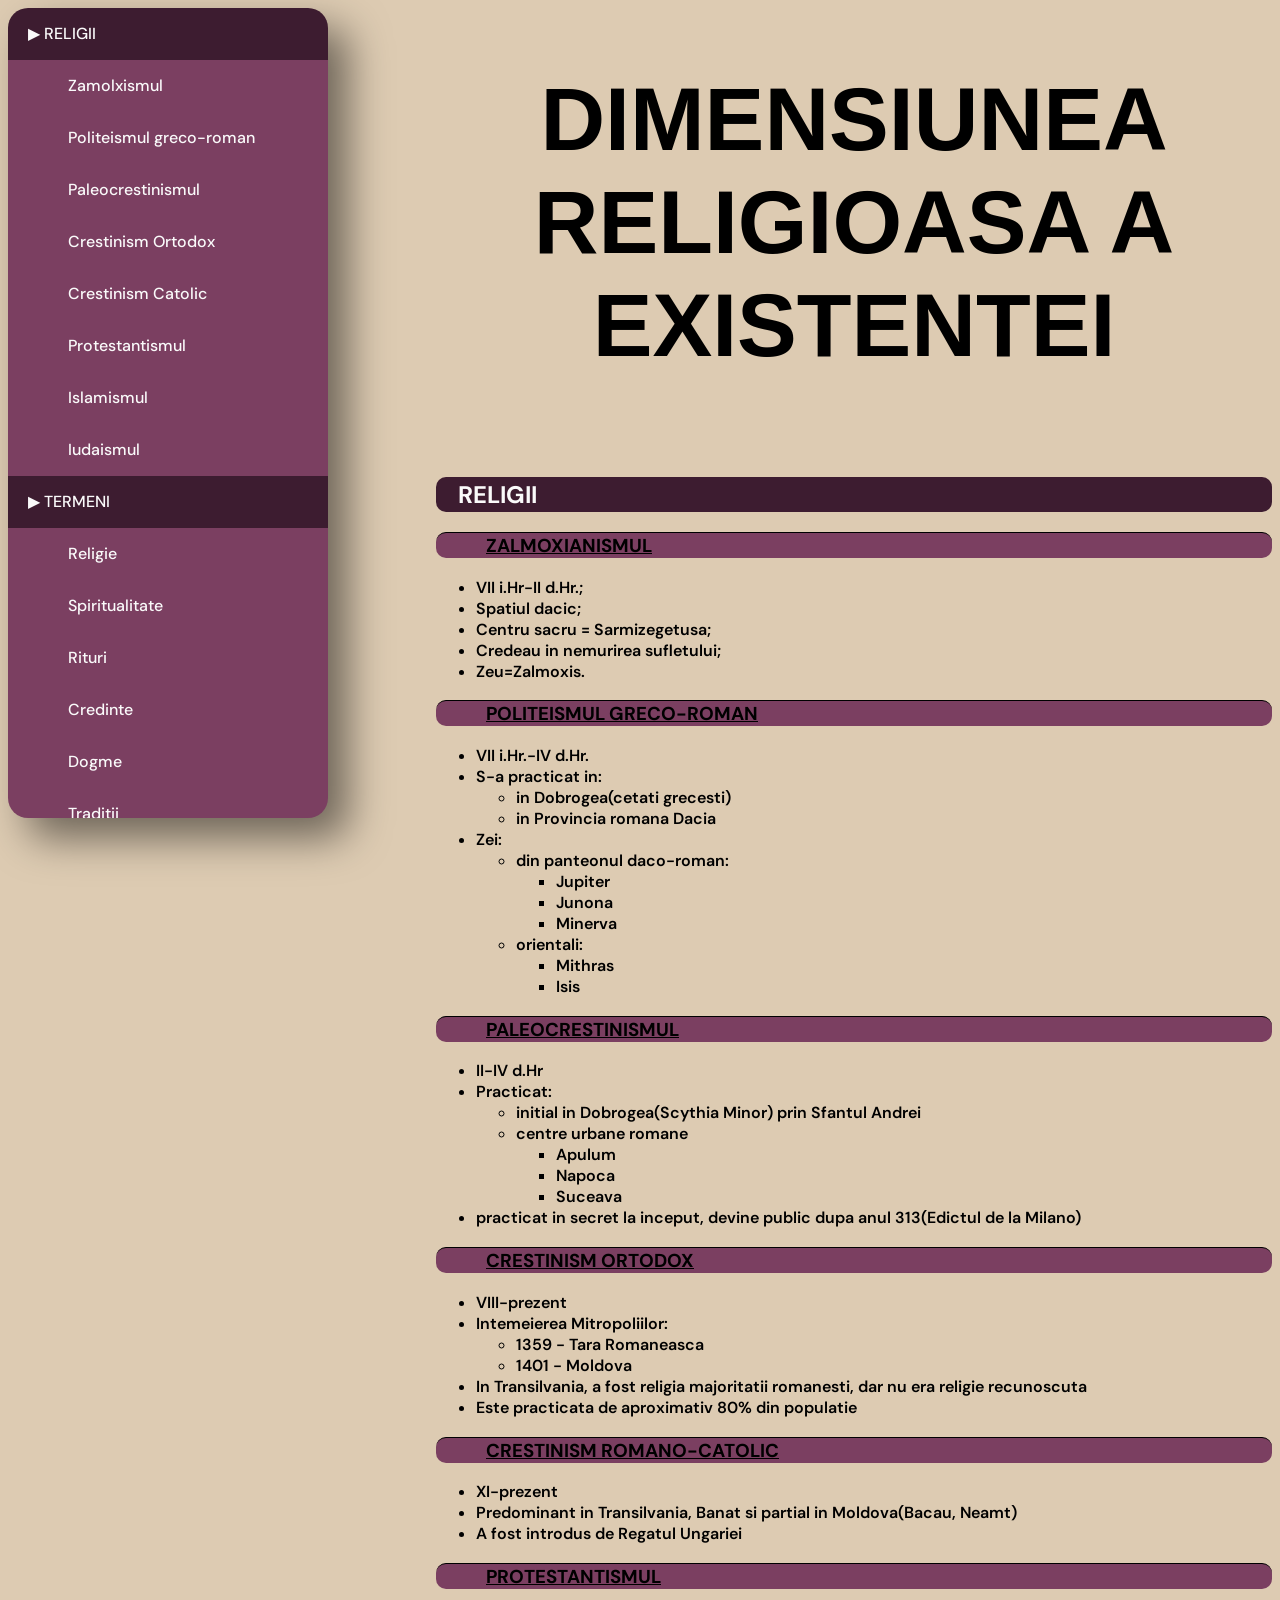
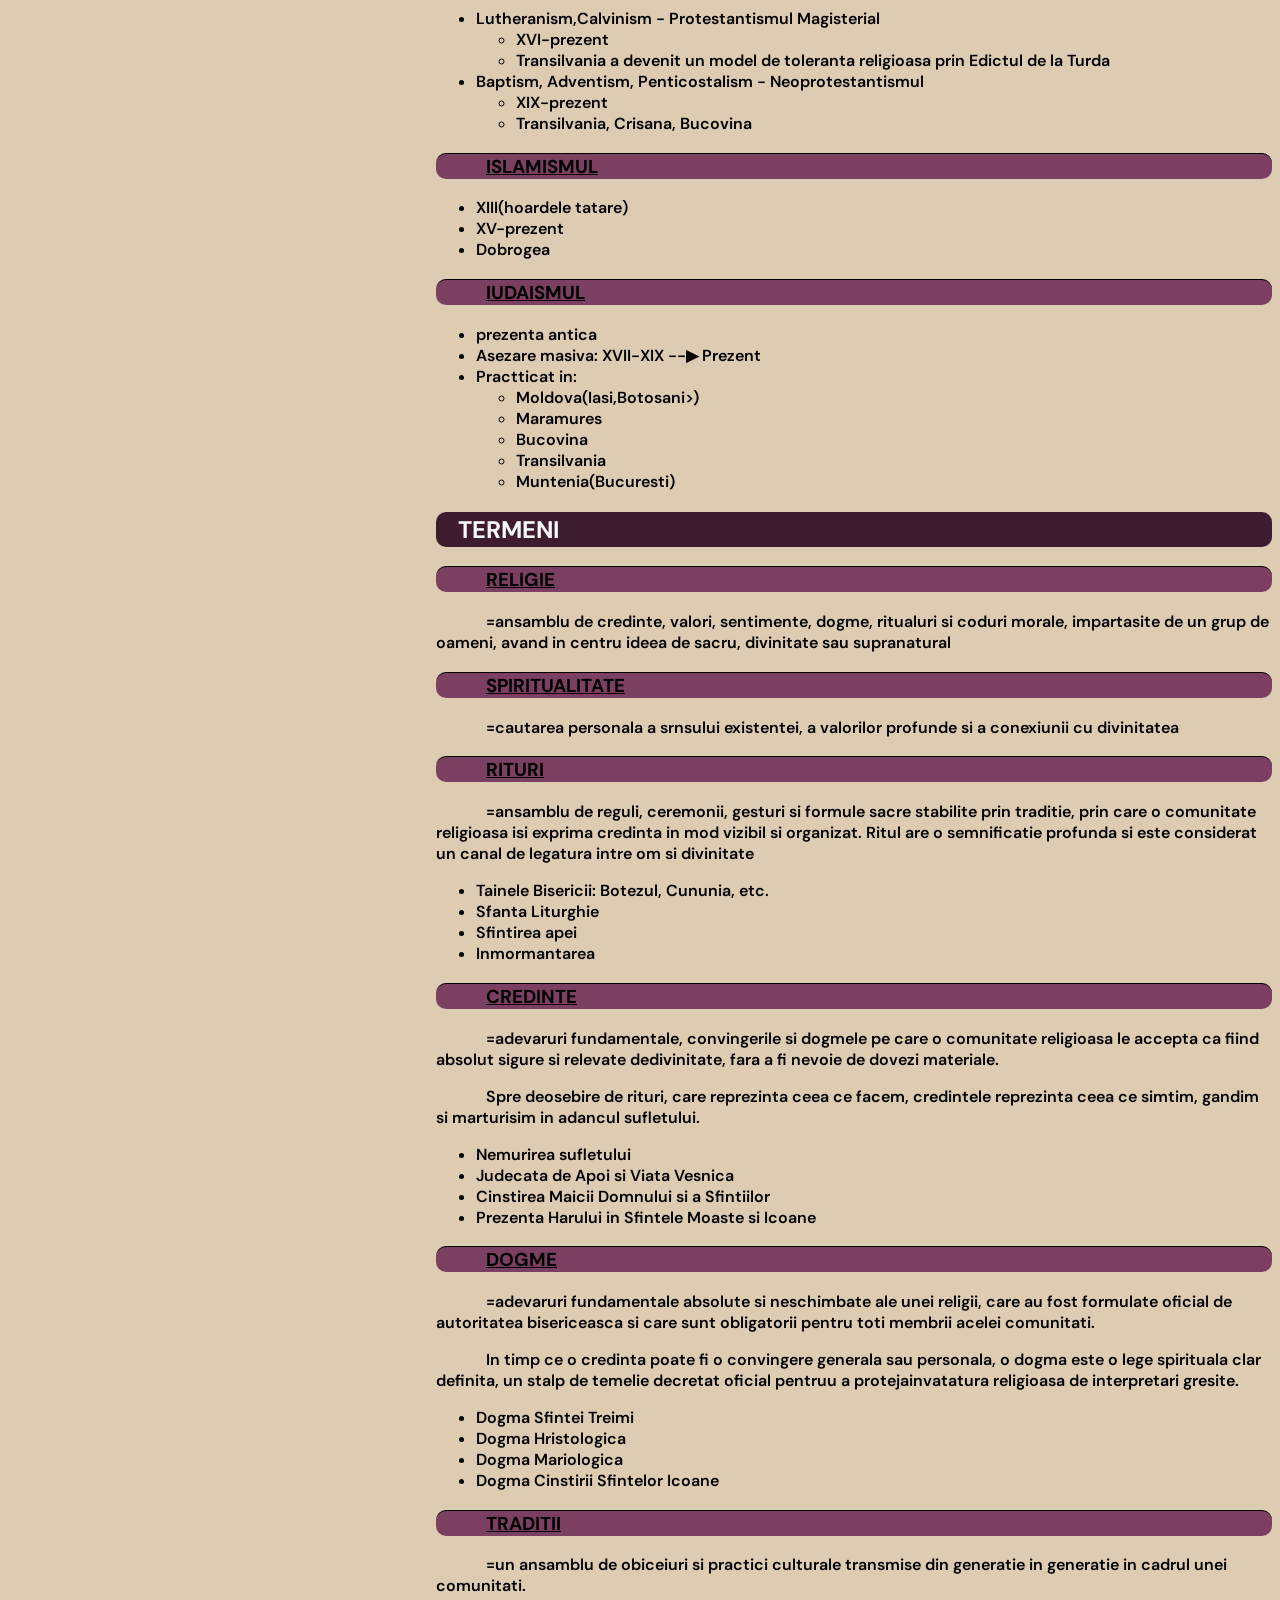
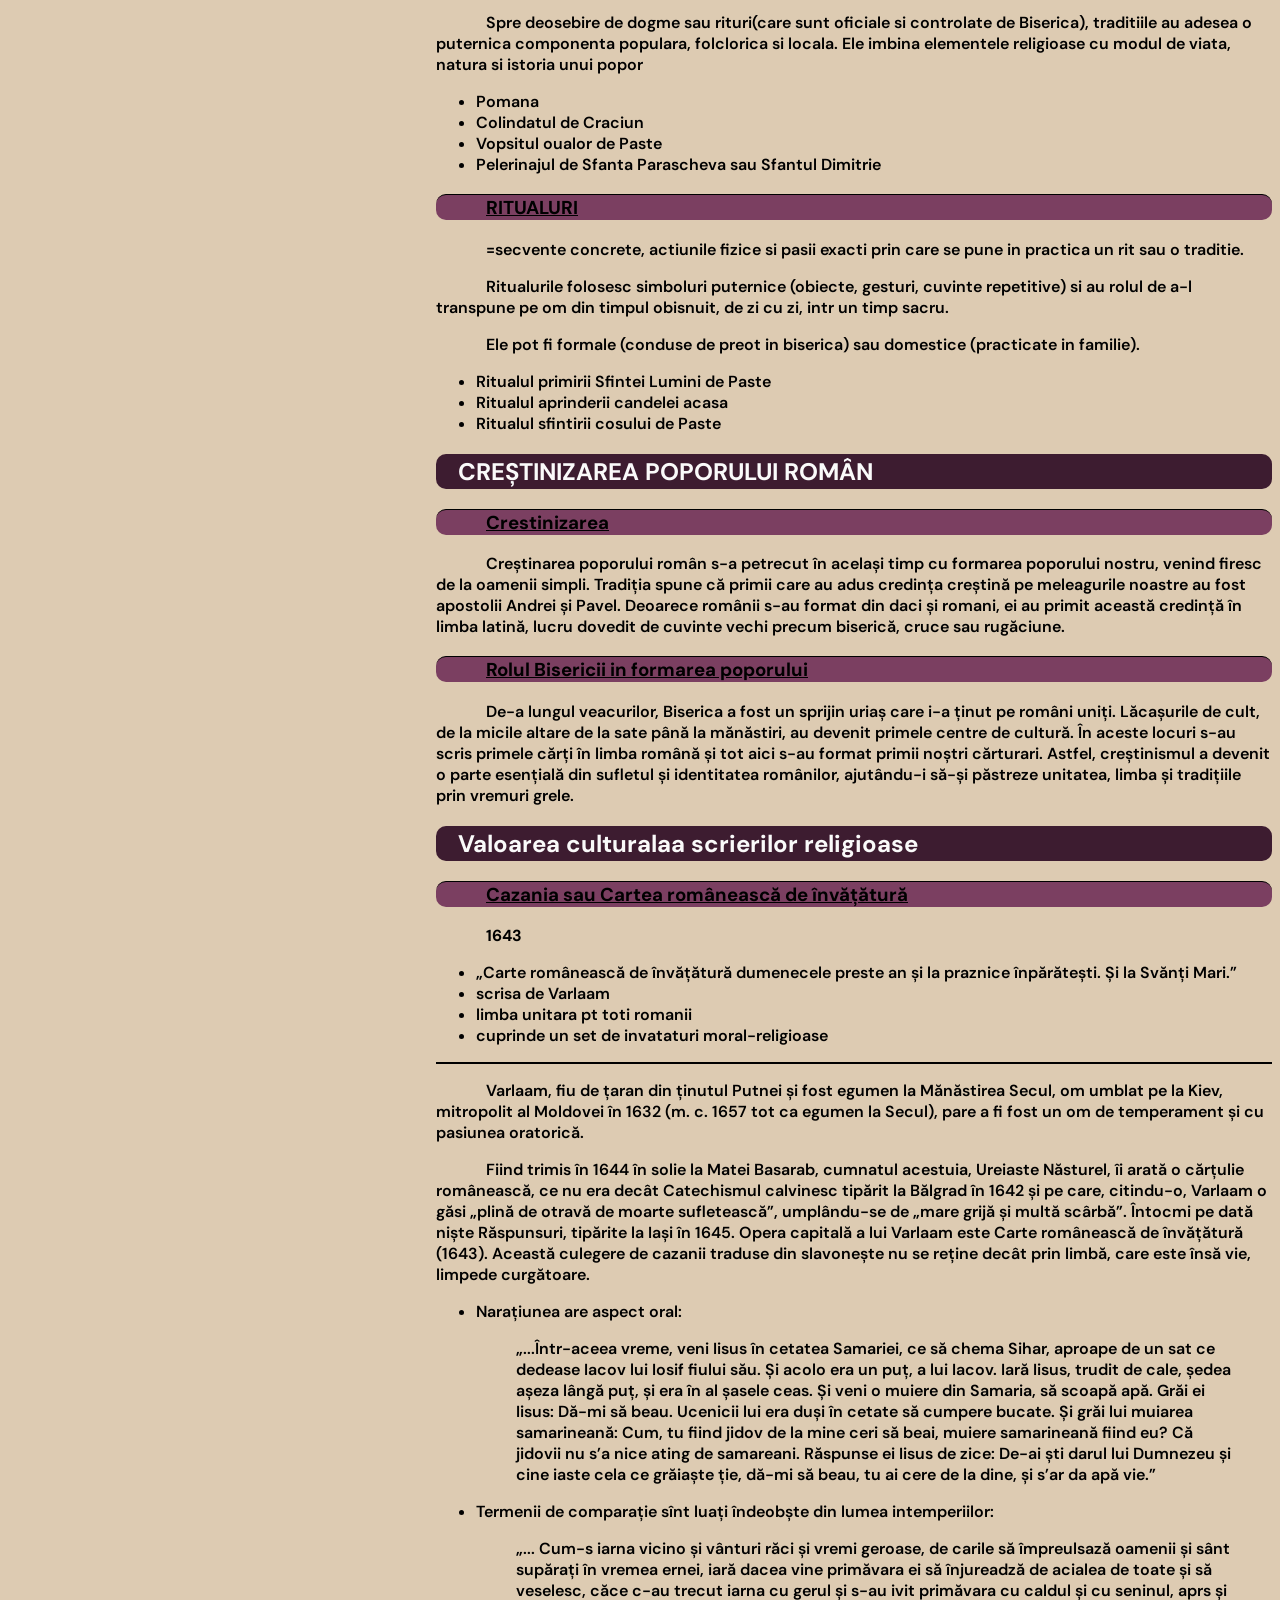
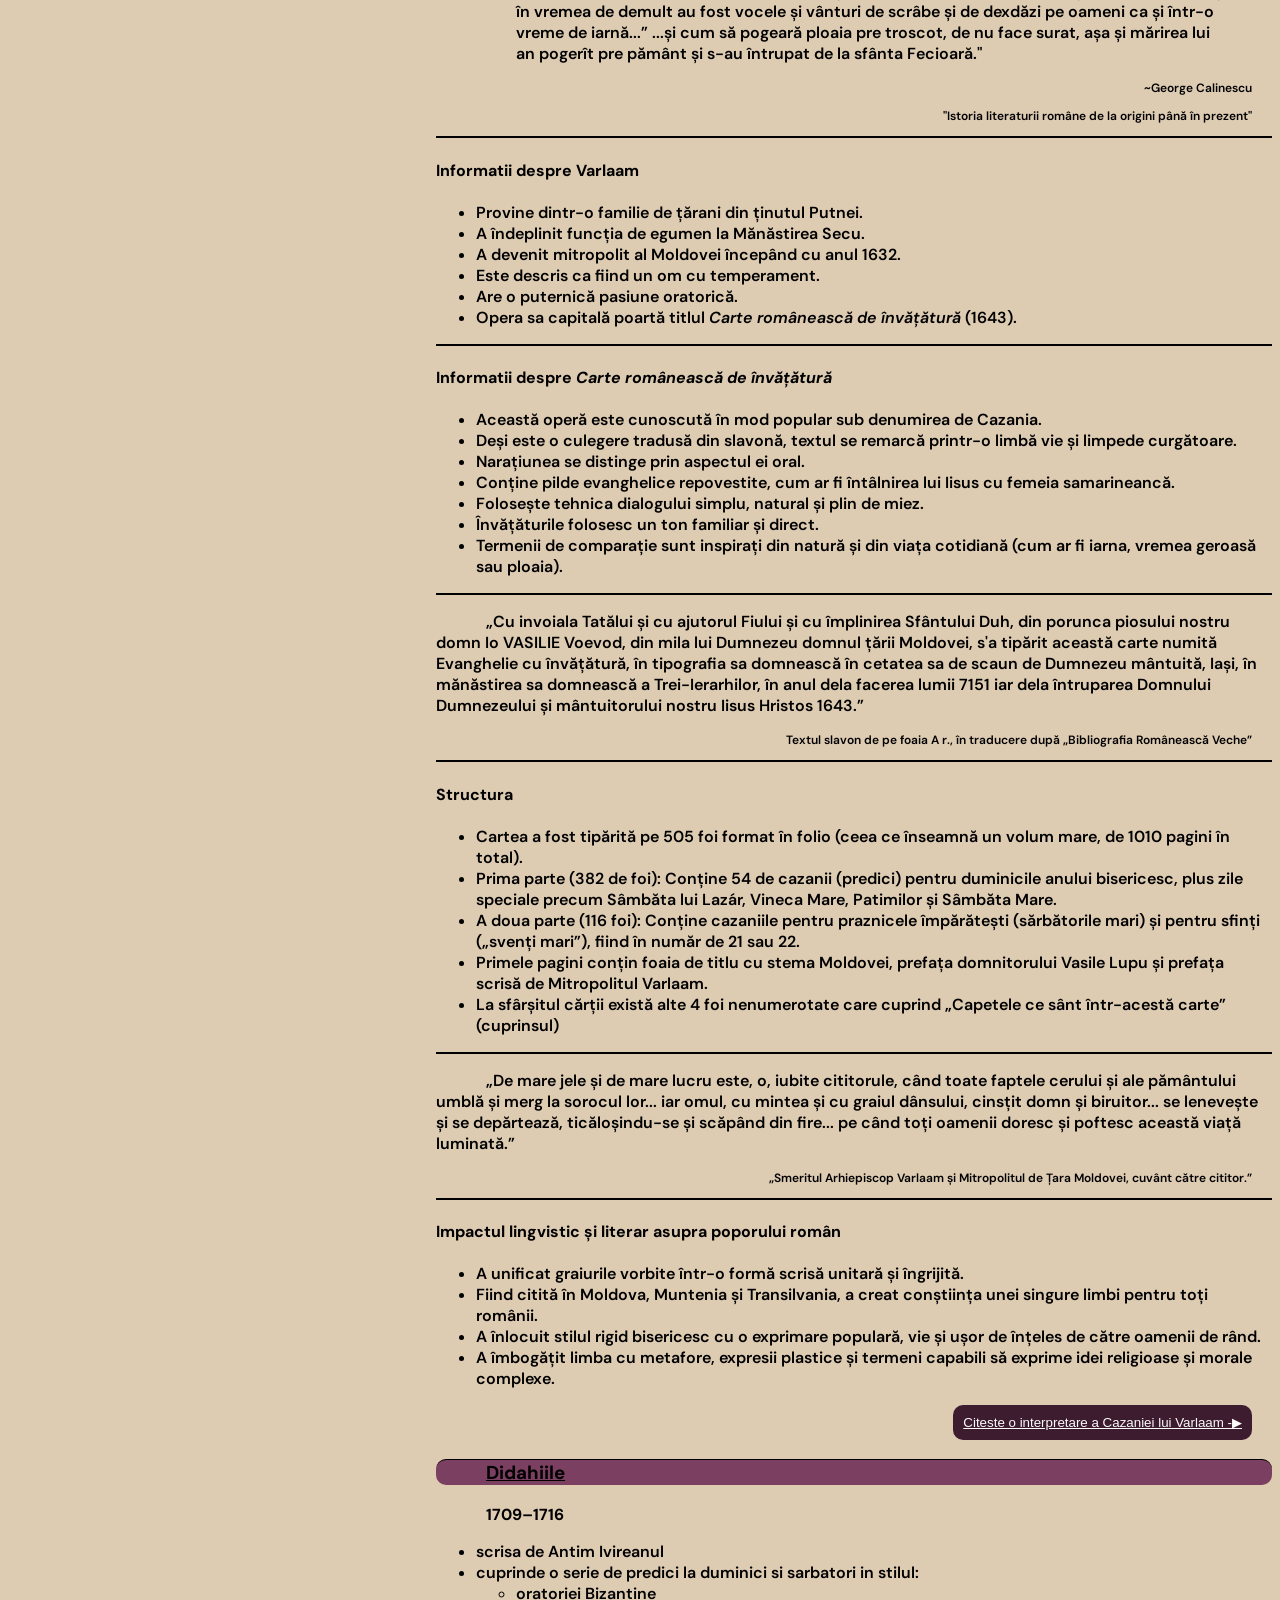
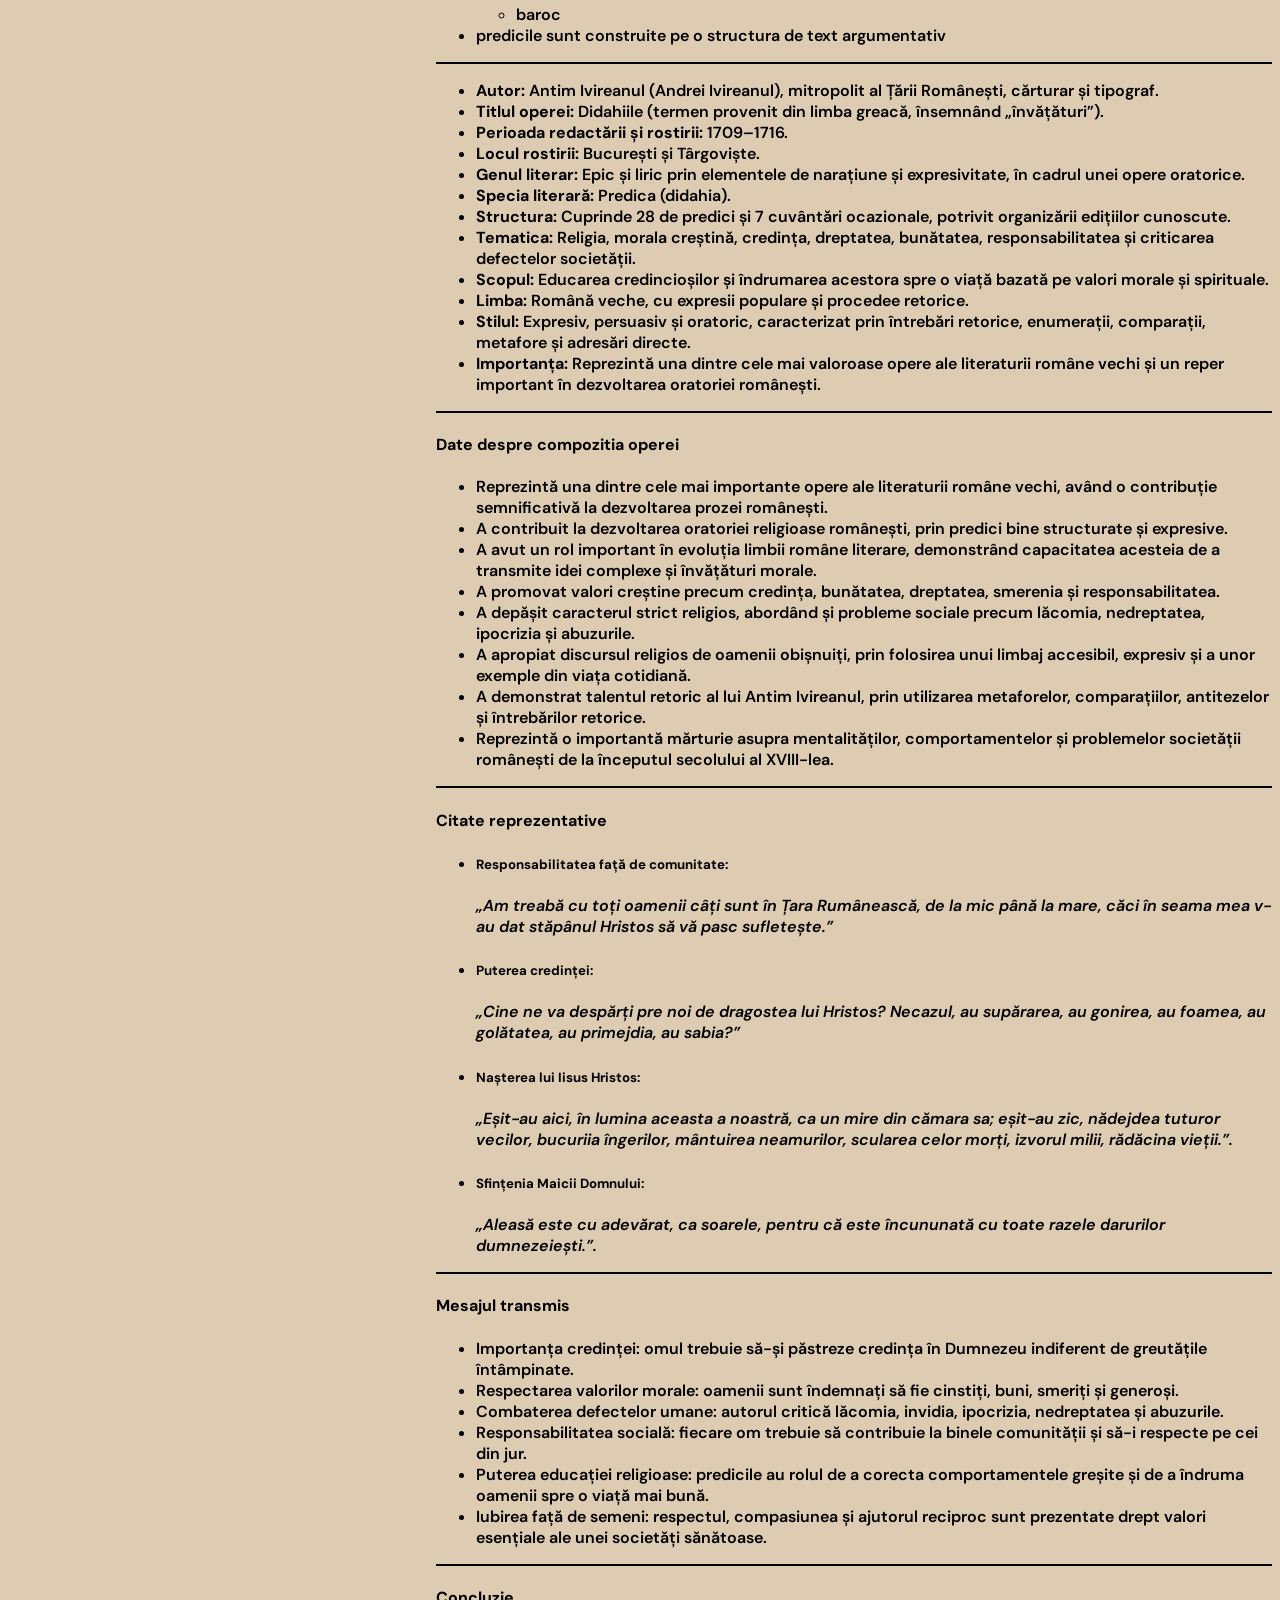
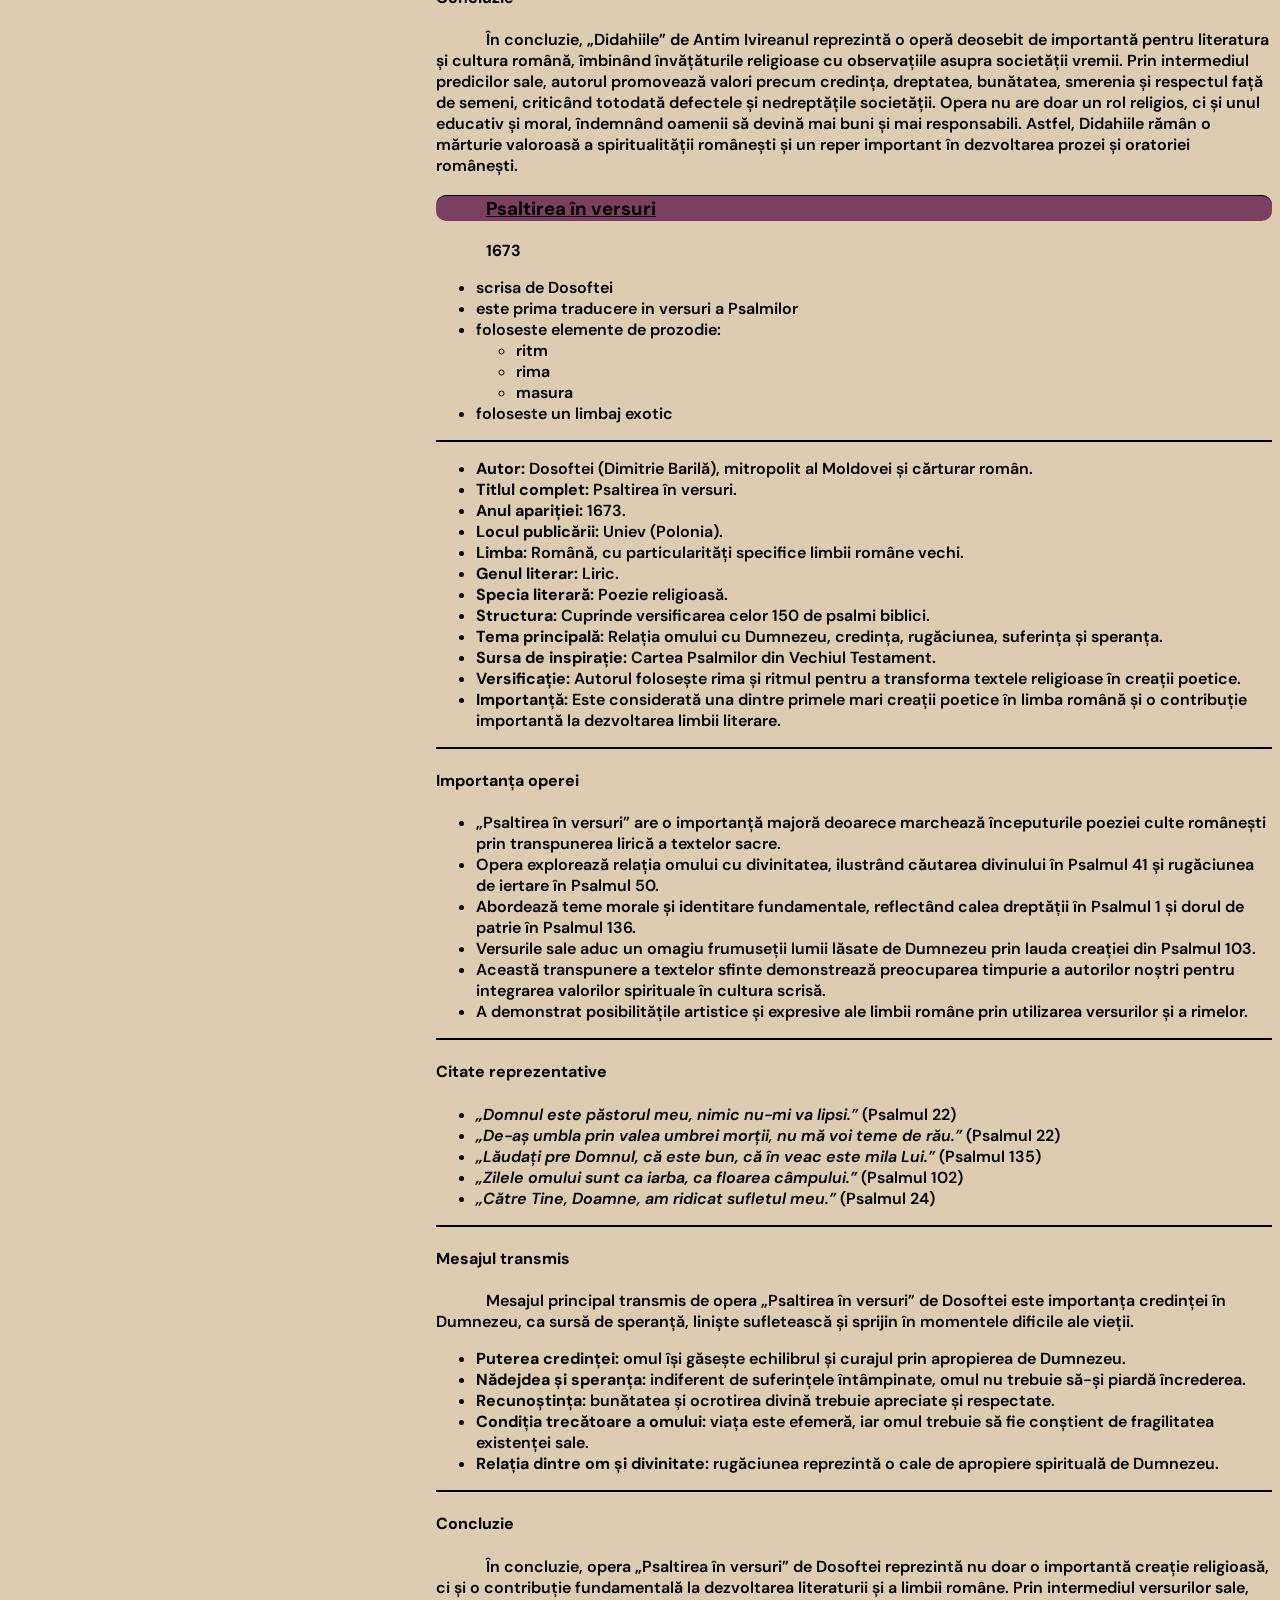
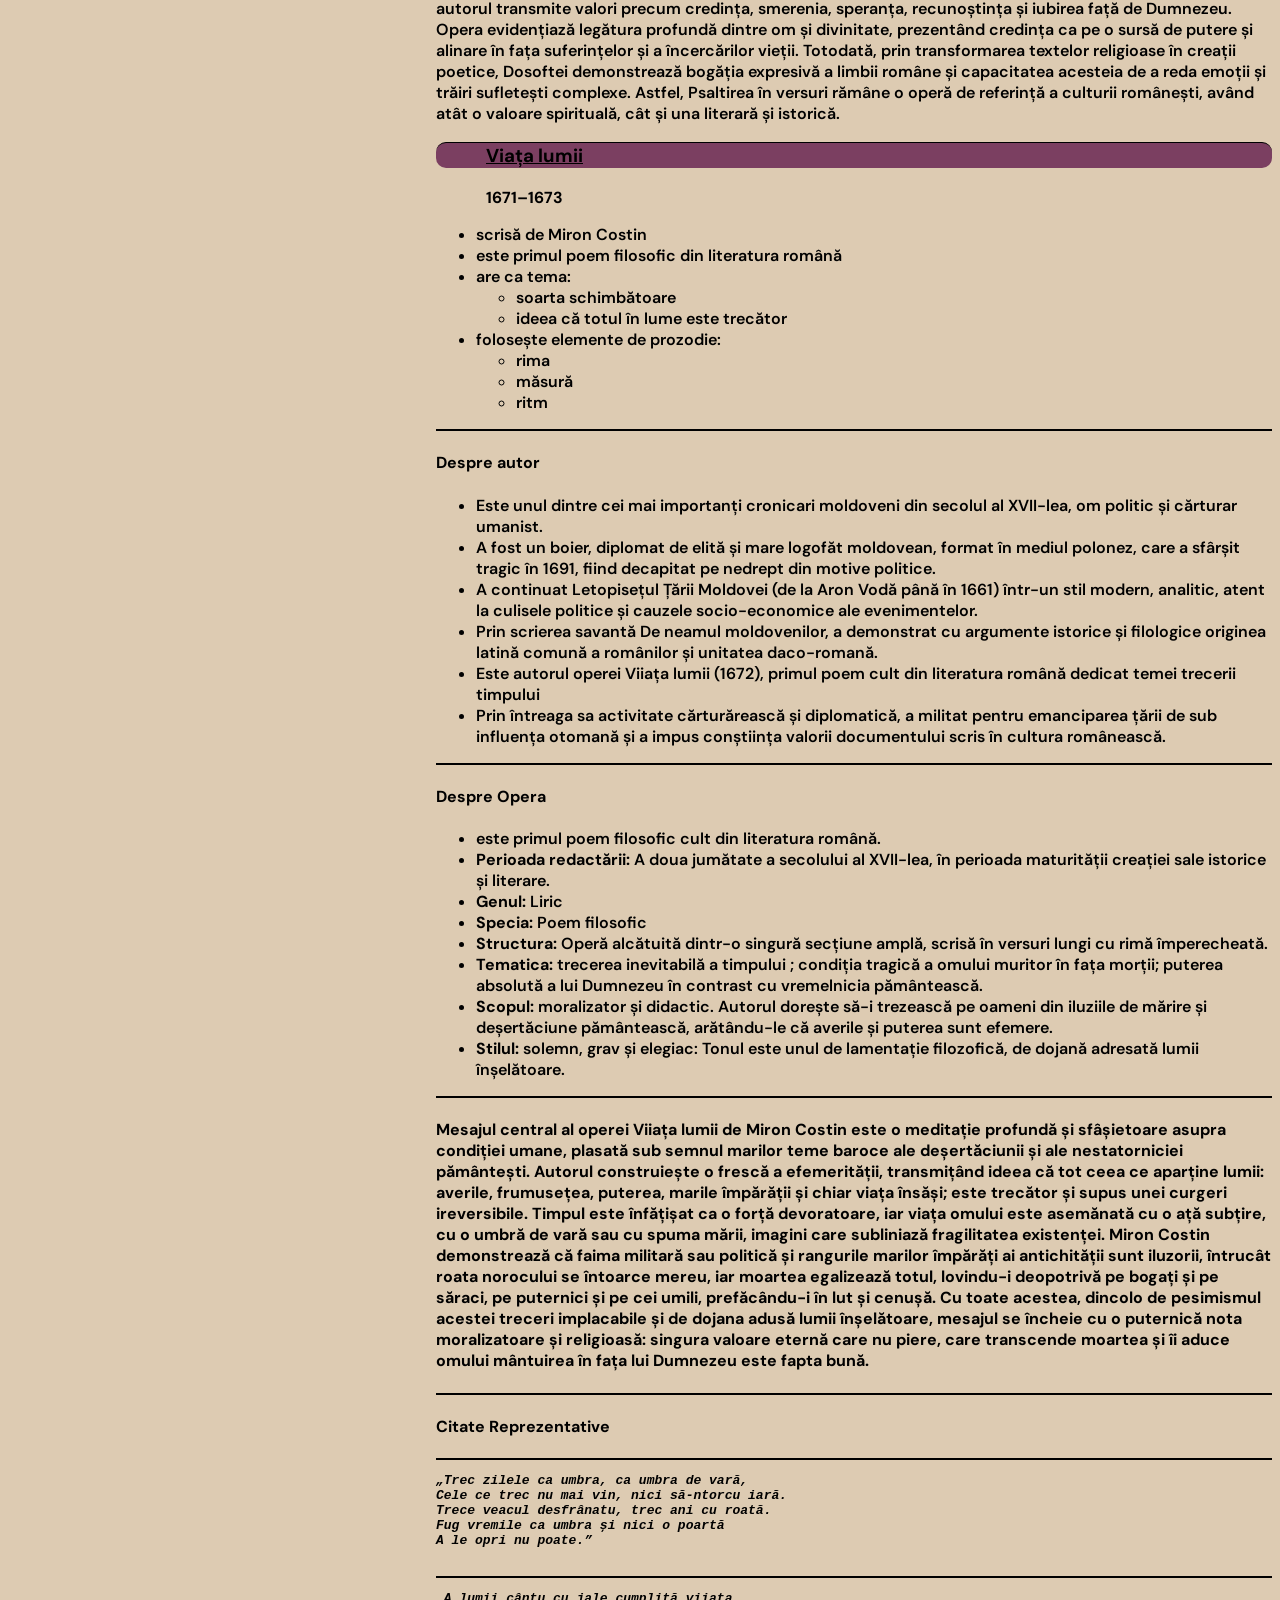
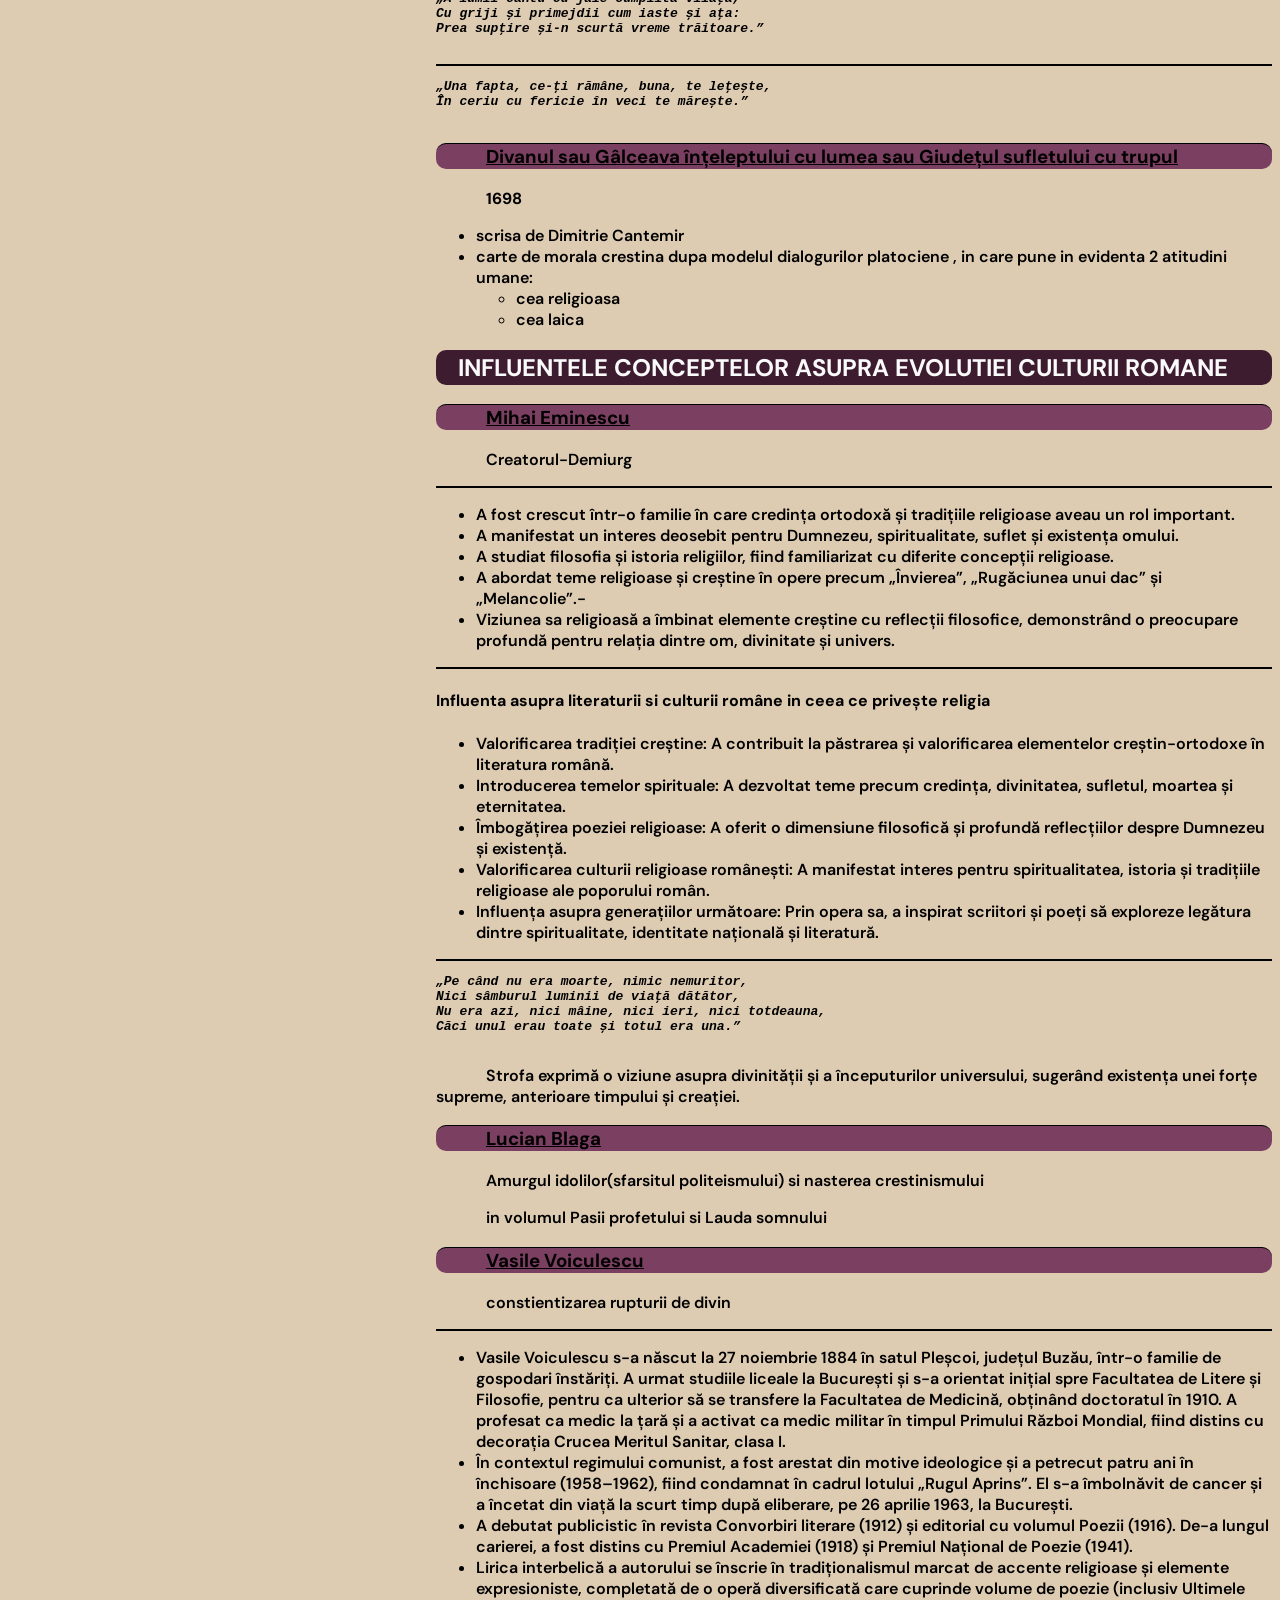
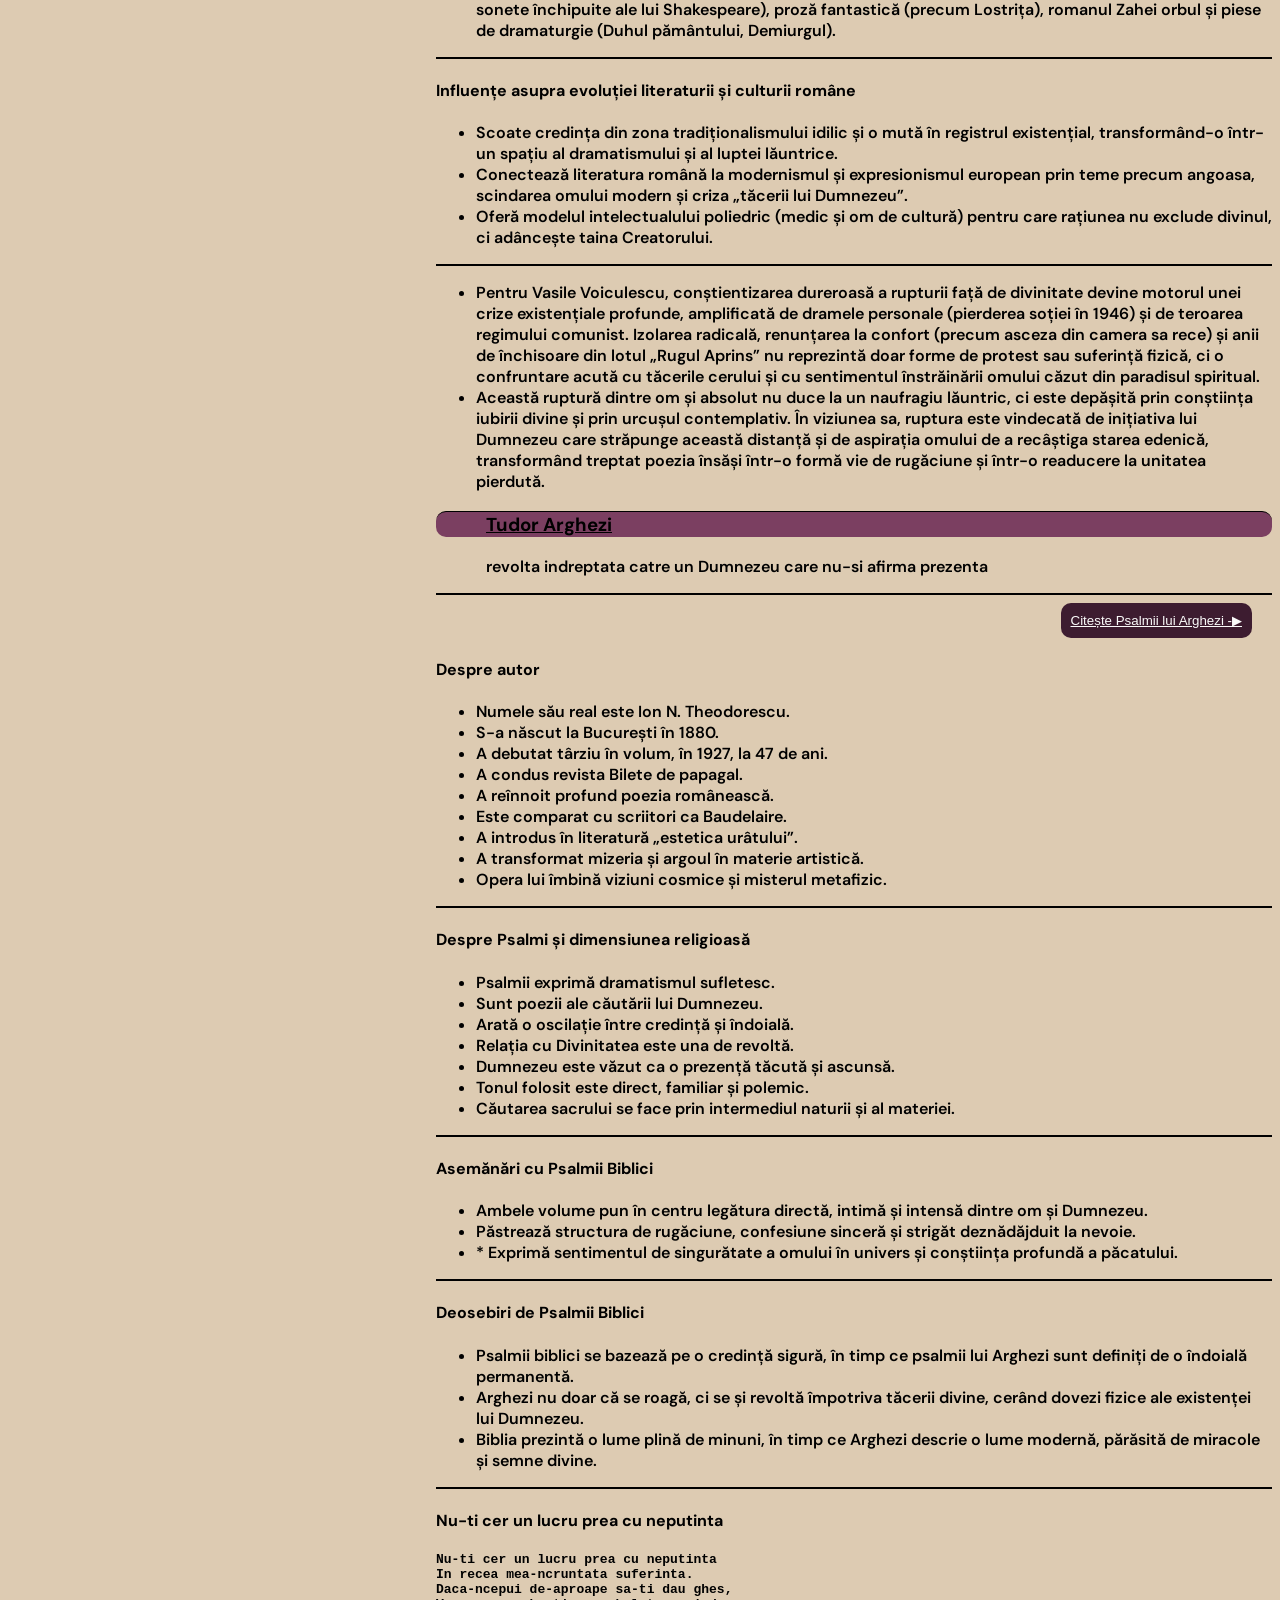
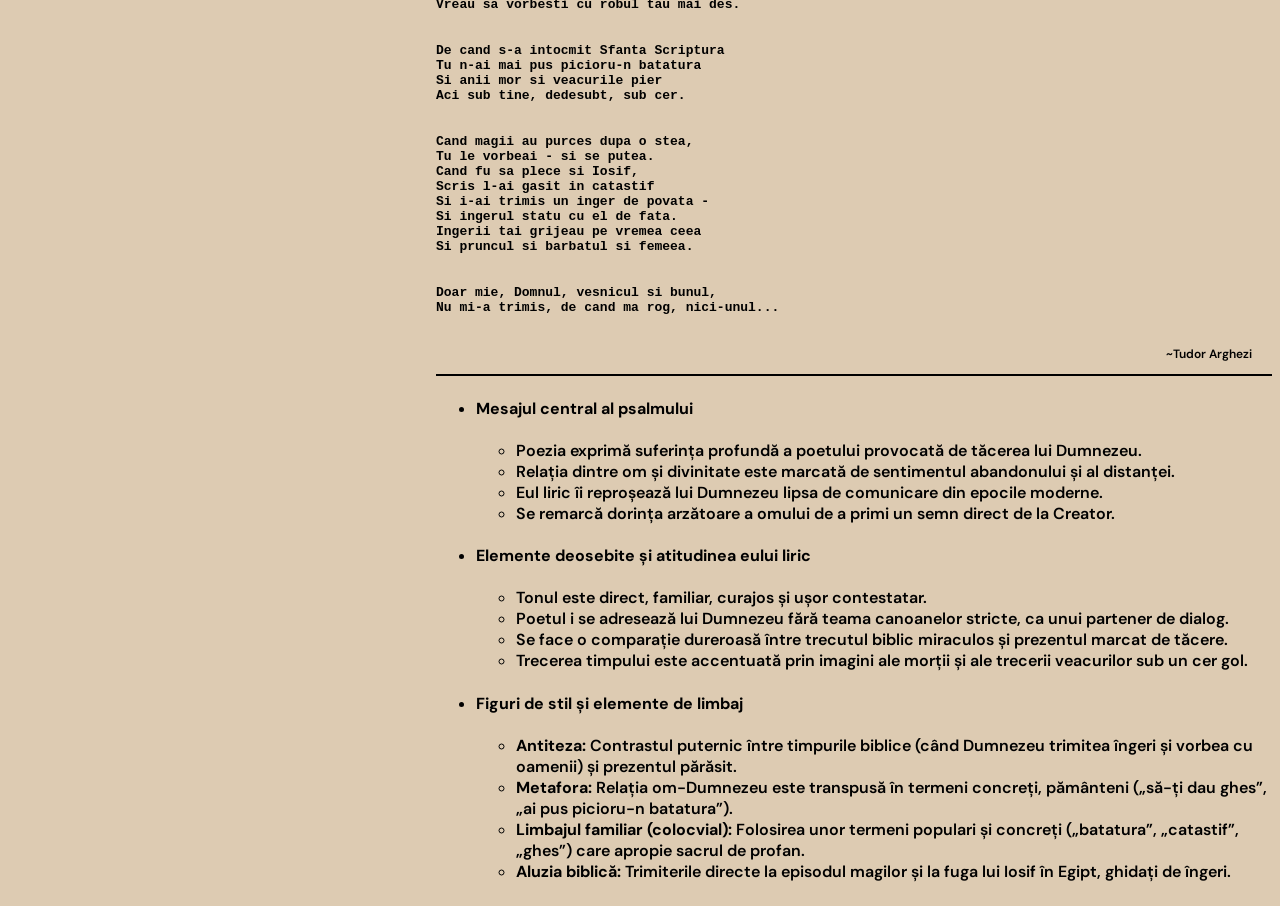
==== index.html @ b136c882 "am adaugat un buton catre un pdf despre cazanie" ====
<!DOCTYPE html>
<html lang="en">
<head>
    <meta charset="UTF-8">
    <meta name="viewport" content="width=device-width, initial-scale=1.0">
    <link rel="icon" type="image/x-icon" href="images\roromaniaflag_111760.ico">
    <title>DIMENSIUNEA RELIGIOASA A EXISTENTEI</title>
    <link rel="stylesheet" href="styles.css">
    <link rel="preconnect" href="https://fonts.googleapis.com">
    <link rel="preconnect" href="https://fonts.gstatic.com" crossorigin>
    <link href="https://fonts.googleapis.com/css2?family=DM+Sans:ital,opsz,wght@0,9..40,100..1000;1,9..40,100..1000&display=swap" rel="stylesheet">
    <link href="https://fonts.cdnfonts.com/css/rumble-brave" rel="stylesheet">
</head>
<body>
        <h1>
            DIMENSIUNEA RELIGIOASA A EXISTENTEI
        </h1>
            <ul id="navigation">
                <li><a class="chapter" href="#religii">
                    RELIGII
                </a></li>
                    <li><a class="subchapter" href="#zalmoxianismul">
                        Zamolxismul
                    </a></li>
                    <li><a class="subchapter" href="#politeismul">
                        Politeismul greco-roman
                    </a></li>
                    <li><a class="subchapter" href="#paleocrestinismul">
                        Paleocrestinismul
                    </a></li>
                    <li><a class="subchapter" href="#ortodox">
                        Crestinism Ortodox
                    </a></li>
                    <li><a class="subchapter" href="#catolic">
                        Crestinism Catolic
                    </a></li>
                    <li><a class="subchapter" href="#protestantismul">
                        Protestantismul
                    </a></li>
                    <li><a class="subchapter" href="#islamul">
                        Islamismul
                    </a></li>
                    <li><a class="subchapter" href="#iudaismul">
                        Iudaismul
                    </a></li>
                <li><a class="chapter" href="#termeni">
                    TERMENI
                </a></li>
                    <li><a class="subchapter" href="#religie">
                        Religie
                    </a></li>
                    <li><a class="subchapter" href="#spiritualitate">
                        Spiritualitate</a></li>
                    <li><a class="subchapter" href="#rituri">
                        Rituri
                    </a></li>
                    <li><a class="subchapter" href="#credinte">
                        Credinte
                    </a></li> 
                    <li><a class="subchapter" href="#dogme">
                        Dogme
                    </a></li>
                    <li><a class="subchapter" href="#traditii">
                        Traditii
                    </a></li>
                    <li><a class="subchapter" href="#ritualuri">
                        Ritualuri
                    </a></li>
                <li><a class="chapter" href="#crestinism">
                    CREȘTINIZAREA POPORULUI ROMÂN
                </a></li>
                    <li><a class="subchapter" href="#crest">
                        Crestinizarea
                    </a></li>
                    <li><a class="subchapter" href="#biserica">
                        Rolul Bisericii
                    </a></li>
                <li><a class="chapter" href="#valCultScrieriReligioase">
                    VALOAREA CULTURALA A SCRIERILOR RELIGIOASE
                </a></li>
                    <li><a class="subchapter" href="#cazania">
                        Cazania sau Cartea românească de învățătură
                    </a></li>
                    <li><a class="subchapter" href="#didahiile">
                        Didahiile
                    </a></li>
                    <li><a class="subchapter" href="#psaltirea">
                        Psaltirea în versuri
                    </a></li>
                    <li><a class="subchapter" href="#viata-lumii">
                        Viața lumii
                    </a></li>
                    <li><a class="subchapter" href="#divanul">
                        Divanul sau Gâlceava înțeleptului cu lumea sau Giudețul sufletului cu trupul
                    </a></li>
                <li><a class="chapter" href="#autori">
                    INFLUENTELE CONCEPTELOR ASUPRA EVOLUTIEI CULTURII ROMANE
                </a></li>
                    <li><a href="#eminescu" class="subchapter">
                        Mihai Eminescu
                    </a></li>
                    <li><a href="#blaga" class="subchapter">
                        Lucian Blaga
                    </a></li>
                    <li><a href="#voiculescu" class="subchapter">
                        Vasile Voiculescu
                    </a></li>
                    <li><a href="#arghezi" class="subchapter">
                        Tudor Arghezi
                    </a></li>
            </ul>
    <main>
        <h2 id="religii">
            RELIGII
        </h2>
        <h3 id="zalmoxianismul">ZALMOXIANISMUL</h3>
        <ul>
            <li>VII i.Hr-II d.Hr.;</li>
            <li>Spatiul dacic;</li>
            <li>Centru sacru = Sarmizegetusa;</li>
            <li>Credeau in nemurirea sufletului;</li>
            <li>Zeu=Zalmoxis.</li>
        </ul>
        <h3 id="politeismul">POLITEISMUL GRECO-ROMAN</h3>
        <ul>
            <li>VII i.Hr.-IV d.Hr.</li>
            <li>S-a practicat in:<ul>
                <li>in Dobrogea(cetati grecesti)</li>
                <li>in Provincia romana Dacia</li>
            </ul></li>
            <li>Zei: <ul>
                        <li>din panteonul daco-roman:<ul>
                            <li>Jupiter</li>
                            <li>Junona</li>
                            <li>Minerva</li>
                        </ul></li>
                        <li>orientali:<ul>
                            <li>Mithras</li>
                            <li>Isis</li>
                        </ul>
                        </li>
                    </ul>
            </li>
        </ul>
        <h3 id="paleocrestinismul">PALEOCRESTINISMUL</h3>
        <ul>
            <li>II-IV d.Hr</li>
            <li>Practicat:<ul>
                <li>initial in Dobrogea(Scythia Minor) prin Sfantul Andrei</li>
                <li>centre urbane romane<ul>
                    <li>Apulum</li>
                    <li>Napoca</li>
                    <li>Suceava</li>
                </ul></li>
            </ul></li>
            <li>practicat in secret la inceput, devine public dupa anul 313(Edictul de la Milano)</li>
        </ul>
        <h3 id="ortodox">CRESTINISM ORTODOX</h3>
        <ul>
            <li>VIII-prezent</li>
            <li>Intemeierea Mitropoliilor:
                <ul>
                    <li>1359 - Tara Romaneasca</li>
                    <li>1401 - Moldova</li>
                </ul>
            </li>
            <li>In Transilvania, a fost religia majoritatii romanesti, dar nu era religie recunoscuta</li>
            <li>Este practicata de aproximativ 80% din populatie</li>
        </ul>
        <h3 id="catolic">CRESTINISM ROMANO-CATOLIC</h3>
        <ul>
            <li>XI-prezent</li>
            <li>Predominant in Transilvania, Banat si partial in Moldova(Bacau, Neamt)</li>
            <li>A fost introdus de Regatul Ungariei</li>
        </ul>
        <h3 id="protestantismul">PROTESTANTISMUL</h3>
        <ul>
            <li>Lutheranism,Calvinism - Protestantismul Magisterial<ul>
                <li>XVI-prezent</li>
                <li>Transilvania a devenit un model de toleranta religioasa prin Edictul de la Turda</li></ul>
            </li>
            <li>Baptism, Adventism, Penticostalism - Neoprotestantismul<ul>
                <li>XIX-prezent</li>
                <li>Transilvania, Crisana, Bucovina</li>
            </ul>
            </li>
        </ul>
        <h3 id="islamul">ISLAMISMUL</h3>
        <ul>
            <li>XIII(hoardele tatare)</li>
            <li>XV-prezent</li>
            <li>Dobrogea</li>
        </ul>
        <h3 id="iudaismul">IUDAISMUL</h3>
        <ul>
            <li>prezenta antica</li>
            <li>Asezare masiva: XVII-XIX  --&#9654; Prezent</li>
            <li>Practticat in:<ul>
                <li>Moldova(Iasi,Botosani>)</li>
                <li>Maramures</li>
                <li>Bucovina</li>
                <li>Transilvania</li>
                <li>Muntenia(Bucuresti)</li>
            </ul></li>
        </ul>
        <h2 id="termeni">TERMENI</h2>
        <h3 id="religie">RELIGIE</h3>
        <p>=ansamblu de credinte, valori, sentimente, dogme, ritualuri si coduri morale, impartasite de un grup de oameni, avand in centru ideea de sacru, divinitate sau supranatural</p>
        <h3 id="spiritualitate">SPIRITUALITATE</h3>
        <p>=cautarea personala a srnsului existentei, a valorilor profunde si a conexiunii cu divinitatea</p>
        <h3 id="rituri">RITURI</h3>
        <p>=ansamblu de reguli, ceremonii, gesturi si formule sacre stabilite prin traditie, prin care o comunitate religioasa isi exprima credinta in mod vizibil si organizat. Ritul are o semnificatie profunda si este considerat un canal de legatura intre om si divinitate</p>
        <ul>
            <li>Tainele Bisericii: Botezul, Cununia, etc.</li>
            <li>Sfanta Liturghie</li>
            <li>Sfintirea apei</li>
            <li>Inmormantarea</li>
        </ul>
        <h3 id="credinte">CREDINTE</h3>
        <p>=adevaruri fundamentale, convingerile si dogmele pe care o comunitate religioasa le accepta ca fiind absolut sigure si relevate dedivinitate, fara a fi nevoie de dovezi materiale.</p>
        <p>Spre deosebire de rituri, care reprezinta ceea ce facem, credintele reprezinta ceea ce simtim, gandim si marturisim in adancul sufletului.</p>
        <ul>
            <li>Nemurirea sufletului</li>
            <li>Judecata de Apoi si Viata Vesnica</li>
            <li>Cinstirea Maicii Domnului si a Sfintiilor</li>
            <li>Prezenta Harului in Sfintele Moaste si Icoane</li>
        </ul>
        <h3 id="dogme">DOGME</h3>
        <p>=adevaruri fundamentale absolute si neschimbate ale unei religii, care au fost formulate oficial de autoritatea bisericeasca si care sunt obligatorii pentru toti membrii acelei comunitati.</p>
        <p>In timp ce o credinta poate fi o convingere generala sau personala, o dogma este o lege spirituala clar definita, un stalp de temelie decretat oficial pentruu a protejainvatatura religioasa de interpretari gresite.</p>
        <ul>
            <li>Dogma Sfintei Treimi</li>
            <li>Dogma Hristologica</li>
            <li>Dogma Mariologica</li>
            <li>Dogma Cinstirii Sfintelor Icoane</li>
        </ul>
        <h3 id="traditii">TRADITII</h3>
        <p>=un ansamblu de obiceiuri si practici culturale transmise din generatie in generatie in cadrul unei comunitati.</p>
        <p>Spre deosebire de dogme sau rituri(care sunt oficiale si controlate de Biserica), traditiile au adesea o puternica componenta populara, folclorica si locala. Ele imbina elementele religioase cu modul de viata, natura si istoria unui popor</p>
        <ul>
            <li>Pomana</li>
            <li>Colindatul de Craciun</li>
            <li>Vopsitul oualor de Paste</li>
            <li>Pelerinajul de Sfanta Parascheva sau Sfantul Dimitrie</li>
        </ul>
        <h3 id="ritualuri">RITUALURI</h3>
        <p>=secvente concrete, actiunile fizice si pasii exacti prin care se pune in practica un rit sau o traditie.</p>
        <p>Ritualurile folosesc simboluri puternice (obiecte, gesturi, cuvinte repetitive) si au rolul de a-l transpune pe om din timpul obisnuit, de zi cu zi, intr un timp sacru.</p>
        <p>Ele pot fi formale (conduse de preot in biserica) sau domestice (practicate in familie).</p>
        <ul>
            <li>Ritualul primirii Sfintei Lumini de Paste</li>
            <li>Ritualul aprinderii candelei acasa</li>
            <li>Ritualul sfintirii cosului de Paste</li>
        </ul>
        <h2 id="crestinism">CREȘTINIZAREA POPORULUI ROMÂN</h2>
        <h3 id="crest">Crestinizarea</h3>
            <p>Creștinarea poporului român s-a petrecut în același timp cu formarea poporului nostru, venind firesc de la oamenii simpli. Tradiția spune că primii care au adus credința creștină pe meleagurile noastre au fost apostolii Andrei și Pavel. Deoarece românii s-au format din daci și romani, ei au primit această credință în limba latină, lucru dovedit de cuvinte vechi precum biserică, cruce sau rugăciune.</p>
        <h3 id="biserica">Rolul Bisericii in formarea poporului</h3>
            <p>De-a lungul veacurilor, Biserica a fost un sprijin uriaș care i-a ținut pe români uniți. Lăcașurile de cult, de la micile altare de la sate până la mănăstiri, au devenit primele centre de cultură. În aceste locuri s-au scris primele cărți în limba română și tot aici s-au format primii noștri cărturari. Astfel, creștinismul a devenit o parte esențială din sufletul și identitatea românilor, ajutându-i să-și păstreze unitatea, limba și tradițiile prin vremuri grele.</p>
        <h2 id="valCultScrieriReligioase">Valoarea culturalaa scrierilor religioase</h2>
        <h3 id="cazania">Cazania sau Cartea românească de învățătură</h3>
        <p><b>1643</b></p>
            <ul>
                <li>„Carte românească de învățătură dumenecele preste an și la praznice înpărătești. Și la Svănți Mari.”</li>
                <li>scrisa de Varlaam</li>
                <li>limba unitara pt toti romanii</li>
                <li>cuprinde un set de invataturi moral-religioase</li>
            </ul>
            <hr>
            <p>
                Varlaam, fiu de țaran din ținutul Putnei și fost egumen la Mănăstirea Secul, om umblat pe la Kiev, mitropolit al Moldovei în 1632 (m. c. 1657 tot ca egumen la Secul), pare a fi fost un om de temperament și cu pasiunea oratorică.
            </p>
            <p>
                Fiind trimis în 1644 în solie la Matei Basarab, cumnatul acestuia, Ureiaste Năsturel, îi arată o cărțulie românească, ce nu era decât Catechismul calvinesc tipărit la Bălgrad în 1642 și pe care, citindu-o, Varlaam o găsi „plină de otravă de moarte sufletească”, umplându-se de „mare grijă și multă scârbă”. Întocmi pe dată niște Răspunsuri, tipărite la Iași în 1645. Opera capitală a lui Varlaam este Carte românească de învățătură (1643). Această culegere de cazanii traduse din slavonește nu se reține decât prin limbă, care este însă vie, limpede curgătoare.
            </p>
            <ul>
                <li>
                    Narațiunea are aspect oral:
                    <blockquote>
                        „...Într-aceea vreme, veni Iisus în cetatea Samariei, ce să chema Sihar, aproape de un sat ce dedease Iacov lui Iosif fiului său. Și acolo era un puț, a lui Iacov. Iară Iisus, trudit de cale, ședea așeza lângă puț, și era în al șasele ceas. Și veni o muiere din Samaria, să scoapă apă. Grăi ei Iisus: Dă-mi să beau. Ucenicii lui era duși în cetate să cumpere bucate. Și grăi lui muiarea samarineană: Cum, tu fiind jidov de la mine ceri să beai, muiere samarineană fiind eu? Că jidovii nu s’a nice ating de samareani. Răspunse ei Iisus de zice: De-ai ști darul lui Dumnezeu și cine iaste cela ce grăiaște ție, dă-mi să beau, tu ai cere de la dine, și s’ar da apă vie.”
                    </blockquote>
                </li>
                <li>
                    Termenii de comparație sînt luați îndeobște din lumea intemperiilor:
                    <blockquote>
                        „... Cum-s iarna vicino și vânturi răci și vremi geroase, de carile să împreulsază oamenii și sânt supărați în vremea ernei, iară dacea vine primăvara ei să înjureadză de acialea de toate și să veselesc, căce c-au trecut iarna cu gerul și s-au ivit primăvara cu caldul și cu seninul, aprs și în vremea de demult au fost vocele și vânturi de scrâbe și de dexdăzi pe oameni ca și într-o vreme de iarnă...”
                        ...și cum să pogeară ploaia pre troscot, de nu face surat, așa și mărirea lui an pogerît pre pământ și s-au întrupat de la sfânta Fecioară."
                    </blockquote>
                </li>
            </ul>
            <p class="sursa">
                    ~George Calinescu
            </p>
            <p class="sursa">
                "Istoria literaturii române de la origini până în prezent"
            </p>
            <hr>
            <h4>Informatii despre Varlaam</h4>
            <ul>
                <li>
                    Provine dintr-o familie de țărani din ținutul Putnei.
                </li>
                <li>
                    A îndeplinit funcția de egumen la Mănăstirea Secu.
                </li>
                <li>
                    A devenit mitropolit al Moldovei începând cu anul 1632.
                </li>
                <li>
                    Este descris ca fiind un om cu temperament.
                </li>
                <li>
                    Are o puternică pasiune oratorică.
                </li>
                <li>
                    Opera sa capitală poartă titlul <i>Carte românească de învățătură</i> (1643).
                </li>
            </ul>
            <hr>
            <h4>Informatii despre <i>Carte românească de învățătură</i></h4>
            <ul>
                <li>
                    Această operă este cunoscută în mod popular sub denumirea de Cazania.
                </li>
                <li>
                    Deși este o culegere tradusă din slavonă, textul se remarcă printr-o limbă vie și limpede curgătoare.
                </li>
                <li>
                    Narațiunea se distinge prin aspectul ei oral.
                </li>
                <li>
                    Conține pilde evanghelice repovestite, cum ar fi întâlnirea lui Iisus cu femeia samarineancă.
                </li>
                <li>
                    Folosește tehnica dialogului simplu, natural și plin de miez.
                </li>
                <li>
                    Învățăturile folosesc un ton familiar și direct.
                </li>
                <li>
                    Termenii de comparație sunt inspirați din natură și din viața cotidiană (cum ar fi iarna, vremea geroasă sau ploaia).
                </li>
            </ul>
            <hr>
            <p>
                „Cu invoiala Tatălui și cu ajutorul Fiului și cu împlinirea Sfântului Duh, din porunca piosului nostru domn Io VASILIE Voevod, din mila lui Dumnezeu domnul țării Moldovei, s'a tipărit această carte numită Evanghelie cu învățătură, în tipografia sa domnească în cetatea sa de scaun de Dumnezeu mântuită, Iași, în mănăstirea sa domnească a Trei-Ierarhilor, în anul dela facerea lumii 7151 iar dela întruparea Domnului Dumnezeului și mântuitorului nostru Iisus Hristos 1643.”
            </p>
            <p class="sursa">
                Textul slavon de pe foaia A r., în traducere după „Bibliografia Românească Veche”
            </p>
            <hr>
            <h4>Structura</h4>
            <ul>
                <li>
                    Cartea a fost tipărită pe 505 foi format în folio (ceea ce înseamnă un volum mare, de 1010 pagini în total).
                </li>
                <li>
                    Prima parte (382 de foi): Conține 54 de cazanii (predici) pentru duminicile anului bisericesc, plus zile speciale precum Sâmbăta lui Lazár, Vineca Mare, Patimilor și Sâmbăta Mare.
                </li>
                <li>
                    A doua parte (116 foi): Conține cazaniile pentru praznicele împărătești (sărbătorile mari) și pentru sfinți („svenți mari”), fiind în număr de 21 sau 22.
                </li>
                <li>
                    Primele pagini conțin foaia de titlu cu stema Moldovei, prefața domnitorului Vasile Lupu și prefața scrisă de Mitropolitul Varlaam.
                </li>
                <li>
                    La sfârșitul cărții există alte 4 foi nenumerotate care cuprind „Capetele ce sânt într-acestă carte” (cuprinsul)
                </li>
            </ul>
            <hr>
            <p>„De mare jele și de mare lucru este, o, iubite cititorule, când toate faptele cerului și ale pământului umblă și merg la sorocul lor... iar omul, cu mintea și cu graiul dânsului, cinsțit domn și biruitor... se lenevește și se depărtează, ticăloșindu-se și scăpând din fire... pe când toți oamenii doresc și poftesc această viață luminată.”</p>
            <p class="sursa">„Smeritul Arhiepiscop Varlaam și Mitropolitul de Țara Moldovei, cuvânt către cititor.”</p>
        <hr>
        <h4>
            Impactul lingvistic și literar asupra poporului român
        </h4>
        <ul>
            <li>
                A unificat graiurile vorbite într-o formă scrisă unitară și îngrijită.
            </li>
            <li>
                Fiind citită în Moldova, Muntenia și Transilvania, a creat conștiința unei singure limbi pentru toți românii.
            </li>
            <li>
                A înlocuit stilul rigid bisericesc cu o exprimare populară, vie și ușor de înțeles de către oamenii de rând.
            </li>
            <li>
                A îmbogățit limba cu metafore, expresii plastice și termeni capabili să exprime idei religioase și morale complexe.
            </li>
        </ul>
        <div class="button-container">
            <button>
                <a href="https://resurse.go.ro/text/scan/Cazania%20lui%20Varlaam%20%5B1643%5D%20ed%201943.pdf">
                    Citeste o interpretare a Cazaniei lui Varlaam -▶
                </a>
            </button>
        </div>
        <h3 id="didahiile">Didahiile</h3>
        <p><b>1709–1716</b></p>
            <ul>
                <li>scrisa de Antim Ivireanul</li>
                <li>cuprinde o serie de predici la duminici si sarbatori in stilul: <ul>
                    <li>oratoriei Bizantine</li>
                    <li>baroc</li>
                </ul></li>
                <li>predicile sunt construite pe o structura de text argumentativ</li>
            </ul>
            <hr>
            <ul>
                <li>
                    <b>
                        Autor:
                    </b>
                    Antim Ivireanul (Andrei Ivireanul), mitropolit al Țării Românești, cărturar și tipograf.
                </li>
                <li>
                    <b>
                        Titlul operei:
                    </b>
                    Didahiile (termen provenit din limba greacă, însemnând „învățături”).
                </li>
                <li>
                    <b>
                        Perioada redactării și rostirii:
                    </b>
                    1709–1716.
                </li>
                <li>
                    <b>
                        Locul rostirii:
                    </b>
                    București și Târgoviște.
                </li>
                <li>
                    <b>
                        Genul literar:
                    </b>
                    Epic și liric prin elementele de narațiune și expresivitate, în cadrul unei opere oratorice.
                </li>
                <li>
                    <b>
                        Specia literară:
                    </b>
                    Predica (didahia).
                </li>
                <li>
                    <b>
                        Structura:
                    </b>
                    Cuprinde 28 de predici și 7 cuvântări ocazionale, potrivit organizării edițiilor cunoscute.
                </li>
                <li>
                    <b>
                        Tematica:
                    </b>
                    Religia, morala creștină, credința, dreptatea, bunătatea, responsabilitatea și criticarea defectelor societății.
                </li>
                <li>
                    <b>
                        Scopul:
                    </b>
                    Educarea credincioșilor și îndrumarea acestora spre o viață bazată pe valori morale și spirituale.
                </li>
                <li>
                    <b>
                        Limba:
                    </b>
                    Română veche, cu expresii populare și procedee retorice.
                </li>
                <li>
                    <b>
                        Stilul:
                    </b>
                    Expresiv, persuasiv și oratoric, caracterizat prin întrebări retorice, enumerații, comparații, metafore și adresări directe.
                </li>
                <li>
                    <b>
                        Importanța:
                    </b>
                    Reprezintă una dintre cele mai valoroase opere ale literaturii române vechi și un reper important în dezvoltarea oratoriei românești. 
                </li>
            </ul>
        <hr>
            <h4>
                Date despre compozitia operei
            </h4>
            <ul>
                <li>
                    Reprezintă una dintre cele mai importante opere ale literaturii române vechi, având o contribuție semnificativă la dezvoltarea prozei românești.
                </li>
                <li>
                    A contribuit la dezvoltarea oratoriei religioase românești, prin predici bine structurate și expresive.
                </li>
                <li>
                    A avut un rol important în evoluția limbii române literare, demonstrând capacitatea acesteia de a transmite idei complexe și învățături morale.
                </li>
                <li>
                    A promovat valori creștine precum credința, bunătatea, dreptatea, smerenia și responsabilitatea.
                </li>
                <li>
                    A depășit caracterul strict religios, abordând și probleme sociale precum lăcomia, nedreptatea, ipocrizia și abuzurile.
                </li>
                <li>
                    A apropiat discursul religios de oamenii obișnuiți, prin folosirea unui limbaj accesibil, expresiv și a unor exemple din viața cotidiană.
                </li>
                <li>
                    A demonstrat talentul retoric al lui Antim Ivireanul, prin utilizarea metaforelor, comparațiilor, antitezelor și întrebărilor retorice.
                </li>
                <li>
                    Reprezintă o importantă mărturie asupra mentalităților, comportamentelor și problemelor societății românești de la începutul secolului al XVIII-lea.
                </li>
            </ul>
        <hr>
        <h4>
            Citate reprezentative
        </h4>
        <ul>
            <li>
                <h5>
                    Responsabilitatea față de comunitate:
                </h5>
                <cite>
                    „Am treabă cu toți oamenii câți sunt în Țara Rumânească, de la mic până la mare, căci în seama mea v-au dat stăpânul Hristos să vă pasc sufletește.”
                </cite>
            </li>
            <li>
                <h5>
                    Puterea credinței:
                </h5>
                <cite>
                    „Cine ne va despărți pre noi de dragostea lui Hristos? Necazul, au supărarea, au gonirea, au foamea, au golătatea, au primejdia, au sabia?”
                </cite>
            </li>
            <li>
                <h5>
                    Nașterea lui Iisus Hristos:
                </h5>
                <cite>
                    „Eșit-au aici, în lumina aceasta a noastră, ca un mire din cămara sa; eșit-au zic, nădejdea tuturor vecilor, bucuriia îngerilor, mântuirea neamurilor, scularea celor morți, izvorul milii, rădăcina vieții.”.
                </cite>
            </li>
            <li>
                <h5>
                    Sfințenia Maicii Domnului:
                </h5>
                <cite>
                    „Aleasă este cu adevărat, ca soarele, pentru că este încununată cu toate razele darurilor dumnezeiești.”.
            </li>
        </ul>
        <hr>
        <h4>
            Mesajul transmis
        </h4>
        <ul>
            <li>
                Importanța credinței: omul trebuie să-și păstreze credința în Dumnezeu indiferent de greutățile întâmpinate.
            </li>
            <li>
                Respectarea valorilor morale: oamenii sunt îndemnați să fie cinstiți, buni, smeriți și generoși.
            </li>
            <li>
                Combaterea defectelor umane: autorul critică lăcomia, invidia, ipocrizia, nedreptatea și abuzurile.
            </li>
            <li>
                Responsabilitatea socială: fiecare om trebuie să contribuie la binele comunității și să-i respecte pe cei din jur.
            </li>
            <li>
                Puterea educației religioase: predicile au rolul de a corecta comportamentele greșite și de a îndruma oamenii spre o viață mai bună.
            </li>
            <li>
                Iubirea față de semeni: respectul, compasiunea și ajutorul reciproc sunt prezentate drept valori esențiale ale unei societăți sănătoase.
            </li>
        </ul>
        <hr>
        <h4>
            Concluzie
        </h4>
        <p>
            În concluzie, „Didahiile” de Antim Ivireanul reprezintă o operă deosebit de importantă pentru literatura și cultura română, îmbinând învățăturile religioase cu observațiile asupra societății vremii. Prin intermediul predicilor sale, autorul promovează valori precum credința, dreptatea, bunătatea, smerenia și respectul față de semeni, criticând totodată defectele și nedreptățile societății. Opera nu are doar un rol religios, ci și unul educativ și moral, îndemnând oamenii să devină mai buni și mai responsabili. Astfel, Didahiile rămân o mărturie valoroasă a spiritualității românești și un reper important în dezvoltarea prozei și oratoriei românești.
        </p>
        <h3 id="psaltirea">Psaltirea în versuri</h3>
        <p><b>1673</b></p>
            <ul>
                <li>scrisa de Dosoftei</li>
                <li>este prima traducere in versuri a Psalmilor</li>
                <li>foloseste elemente de prozodie: <ul>
                    <li>ritm</li>
                    <li>rima</li>
                    <li>masura</li>
                </ul></li>
                <li>foloseste un limbaj exotic</li>
            </ul>
        <hr>
        <ul>
            <li>
                <b>
                    Autor: 
                </b>
                Dosoftei (Dimitrie Barilă), mitropolit al Moldovei și cărturar român.
            </li>
            <li>
                <b>
                    Titlul complet:
                </b>
                Psaltirea în versuri.
            </li>
            <li>
                <b>
                    Anul apariției:
                </b>
                1673.
            </li>
            <li>
                <b>
                    Locul publicării:
                </b>
                Uniev (Polonia).
            </li>
            <li>
                <b>
                    Limba:
                </b>
                Română, cu particularități specifice limbii române vechi.
            </li>
            <li>
                <b>
                    Genul literar:
                </b>
                Liric.
            </li>
            <li>
                <b>
                    Specia literară:
                </b>
                Poezie religioasă.
            </li>
            <li>
                <b>
                    Structura:
                </b>
                Cuprinde versificarea celor 150 de psalmi biblici.
            </li>
            <li>
                <b>
                    Tema principală:
                </b>
                Relația omului cu Dumnezeu, credința, rugăciunea, suferința și speranța.
            </li>
            <li>
                <b>
                    Sursa de inspirație: 
                </b>
                Cartea Psalmilor din Vechiul Testament.
            </li>
            <li>
                <b>
                    Versificație:
                </b>
                Autorul folosește rima și ritmul pentru a transforma textele religioase în creații poetice.
            </li>
            <li>
                <b>
                    Importanță:
                </b>
                Este considerată una dintre primele mari creații poetice în limba română și o contribuție importantă la dezvoltarea limbii literare.
            </li>
        </ul>
        <hr>
        <h4>
            Importanța operei
        </h4>
        <ul>
            <li>
                „Psaltirea în versuri” are o importanță majoră deoarece marchează începuturile poeziei culte românești prin transpunerea lirică a textelor sacre.
            </li>
            <li>
                Opera explorează relația omului cu divinitatea, ilustrând căutarea divinului în Psalmul 41 și rugăciunea de iertare în Psalmul 50.
            </li>
            <li>
                Abordează teme morale și identitare fundamentale, reflectând calea dreptății în Psalmul 1 și dorul de patrie în Psalmul 136.
            </li>
            <li>
                Versurile sale aduc un omagiu frumuseții lumii lăsate de Dumnezeu prin lauda creației din Psalmul 103.
            </li>
            <li>
                Această transpunere a textelor sfinte demonstrează preocuparea timpurie a autorilor noștri pentru integrarea valorilor spirituale în cultura scrisă.
            </li>
            <li>
                A demonstrat posibilitățile artistice și expresive ale limbii române prin utilizarea versurilor și a rimelor.
            </li>
        </ul>
        <hr>
        <h4>
            Citate reprezentative
        </h4>
        <ul>
            <li>
                <cite>
                   „Domnul este păstorul meu, nimic nu-mi va lipsi.” 
                </cite>
                <span>
                    (Psalmul 22)
                </span>
            </li>
            <li>
                <cite>
                    „De-aș umbla prin valea umbrei morții, nu mă voi teme de rău.”
                </cite>
                <span>
                    (Psalmul 22)
                </span>
            </li>
            <li>
                <cite>
                    „Lăudați pre Domnul, că este bun, că în veac este mila Lui.”
                </cite>
                <span>
                    (Psalmul 135)
                </span>
            </li>
            <li>
                <cite>
                    „Zilele omului sunt ca iarba, ca floarea câmpului.”
                </cite>
                <span>
                    (Psalmul 102)
                </span>
            </li>
            <li>
                <cite>
                    „Către Tine, Doamne, am ridicat sufletul meu.”
                </cite>
                <span>
                    (Psalmul 24)
                </span>
            </li>
        </ul>
        <hr>
        <h4>
            Mesajul transmis
        </h4>
        <p>
            Mesajul principal transmis de opera „Psaltirea în versuri” de Dosoftei este importanța credinței în Dumnezeu, ca sursă de speranță, liniște sufletească și sprijin în momentele dificile ale vieții.
        </p>
        <ul>
            <li>
                <b>
                    Puterea credinței:
                </b>
                omul își găsește echilibrul și curajul prin apropierea de Dumnezeu.
            </li>
            <li>
                <b>
                    Nădejdea și speranța:
                </b>
                indiferent de suferințele întâmpinate, omul nu trebuie să-și piardă încrederea.
            </li>
            <li>
                <b>
                    Recunoștința:
                </b>
                bunătatea și ocrotirea divină trebuie apreciate și respectate.
            </li>
            <li>
                <b>
                    Condiția trecătoare a omului:
                </b>
                viața este efemeră, iar omul trebuie să fie conștient de fragilitatea existenței sale.
            </li>
            <li>
                <b>
                    Relația dintre om și divinitate:
                </b>
                rugăciunea reprezintă o cale de apropiere spirituală de Dumnezeu.
            </li>
        </ul>
        <hr>
            <h4>
                Concluzie
            </h4>
            <p>
                În concluzie, opera „Psaltirea în versuri” de Dosoftei reprezintă nu doar o importantă creație religioasă, ci și o contribuție fundamentală la dezvoltarea literaturii și a limbii române. Prin intermediul versurilor sale, autorul transmite valori precum credința, smerenia, speranța, recunoștința și iubirea față de Dumnezeu. Opera evidențiază legătura profundă dintre om și divinitate, prezentând credința ca pe o sursă de putere și alinare în fața suferințelor și a încercărilor vieții. Totodată, prin transformarea textelor religioase în creații poetice, Dosoftei demonstrează bogăția expresivă a limbii române și capacitatea acesteia de a reda emoții și trăiri sufletești complexe. Astfel, Psaltirea în versuri rămâne o operă de referință a culturii românești, având atât o valoare spirituală, cât și una literară și istorică.
            </p>
        <h3 id="viata-lumii">Viața lumii</h3>
        <p><b>1671–1673</b></p>
            <ul>
                <li>scrisă de Miron Costin</li>
                <li>este primul poem filosofic din literatura română</li>
                <li>are ca tema: <ul>
                    <li>soarta schimbătoare</li>
                    <li>ideea că totul în lume este trecător</li>
                </ul></li>
                <li>folosește elemente de prozodie:<ul>
                    <li>rima</li>
                    <li>măsură</li>
                    <li>ritm</li>
                </ul></li>
            </ul>
        <hr>
        <h4>
            Despre autor
        </h4>
        <ul>
            <li>
                Este unul dintre cei mai importanți cronicari moldoveni din secolul al XVII-lea, om politic și cărturar umanist.
            </li>
            <li>
                A fost un boier, diplomat de elită și mare logofăt moldovean, format în mediul polonez, care a sfârșit tragic în 1691, fiind decapitat pe nedrept din motive politice.
            </li>
            <li>
                A continuat Letopisețul Țării Moldovei (de la Aron Vodă până în 1661) într-un stil modern, analitic, atent la culisele politice și cauzele socio-economice ale evenimentelor.
            </li>
            <li>
                Prin scrierea savantă De neamul moldovenilor, a demonstrat cu argumente istorice și filologice originea latină comună a românilor și unitatea daco-romană.
            </li>
            <li>
                Este autorul operei Viiața lumii (1672), primul poem cult din literatura română dedicat temei trecerii timpului 
            </li>
            <li>
                Prin întreaga sa activitate cărturărească și diplomatică, a militat pentru emanciparea țării de sub influența otomană și a impus conștiința valorii documentului scris în cultura românească.
            </li>
        </ul>
        <hr>
        <h4>
            Despre Opera
        </h4>
        <ul>
            <li>
                este primul poem filosofic cult din literatura română.
            </li>
            <li>
                <b>
                   Perioada redactării: 
                </b>
                A doua jumătate a secolului al XVII-lea, în perioada maturității creației sale istorice și literare.
            </li>
            <li>
                <b>
                    Genul:
                </b>
                Liric 
            </li>
            <li>
                <b>
                    Specia:
                </b>
                Poem filosofic 
            </li>
            <li>
                <b>
                    Structura:
                </b>
                Operă alcătuită dintr-o singură secțiune amplă, scrisă în versuri lungi cu rimă împerecheată.
            </li>
            <li>
                <b>
                    Tematica:
                </b>
                trecerea inevitabilă a timpului ; condiția tragică a omului muritor în fața morții; puterea absolută a lui Dumnezeu în contrast cu vremelnicia pământească.
            </li>
            <li>
                <b>
                    Scopul:
                </b>
                moralizator și didactic. Autorul dorește să-i trezească pe oameni din iluziile de mărire și deșertăciune pământească, arătându-le că averile și puterea sunt efemere.
            </li>
            <li>
                <b>
                    Stilul:
                </b>
                solemn, grav și elegiac: Tonul este unul de lamentație filozofică, de dojană adresată lumii înșelătoare.
            </li>
        </ul>
        <hr>
        <h4>
            Mesajul central al operei Viiața lumii de Miron Costin este o meditație profundă și sfâșietoare asupra condiției umane, plasată sub semnul marilor teme baroce ale deșertăciunii și ale nestatorniciei pământești. Autorul construiește o frescă a efemerității, transmițând ideea că tot ceea ce aparține lumii: averile, frumusețea, puterea, marile împărății și chiar viața însăși; este trecător și supus unei curgeri ireversibile. Timpul este înfățișat ca o forță devoratoare, iar viața omului este asemănată cu o ață subțire, cu o umbră de vară sau cu spuma mării, imagini care subliniază fragilitatea existenței. Miron Costin demonstrează că faima militară sau politică și rangurile marilor împărăți ai antichității sunt iluzorii, întrucât roata norocului se întoarce mereu, iar moartea egalizează totul, lovindu-i deopotrivă pe bogați și pe săraci, pe puternici și pe cei umili, prefăcându-i în lut și cenușă. Cu toate acestea, dincolo de pesimismul acestei treceri implacabile și de dojana adusă lumii înșelătoare, mesajul se încheie cu o puternică nota moralizatoare și religioasă: singura valoare eternă care nu piere, care transcende moartea și îi aduce omului mântuirea în fața lui Dumnezeu este fapta bună.
        </h4>
        <hr>
        <h4>
            Citate Reprezentative
        </h4>
        <hr>
        <cite>
            <pre>
„Trec zilele ca umbra, ca umbra de vară,
Cele ce trec nu mai vin, nici să-ntorcu iară.
Trece veacul desfrânatu, trec ani cu roată.
Fug vremile ca umbra și nici o poartă
A le opri nu poate.”
            </pre>
        </cite>
        <hr>
        <cite>
            <pre>
„A lumii cântu cu jale cumplită viiața,
Cu griji și primejdii cum iaste și ața:
Prea supțire și-n scurtă vreme trăitoare.”
            </pre>
        </cite>
        <hr>
        <cite>
            <pre>
„Una fapta, ce-ți rămâne, buna, te lețește,
În ceriu cu fericie în veci te mărește.”
            </pre>
        </cite>
        <h3 id="divanul">Divanul sau Gâlceava înțeleptului cu lumea sau Giudețul sufletului cu trupul</h3>
            <p><b>1698</b></p>
            <ul>
                <li>scrisa de Dimitrie Cantemir</li>
                <li>carte de morala crestina dupa modelul dialogurilor platociene , in care pune in evidenta 2 atitudini umane: <ul>
                    <li>cea religioasa</li>
                    <li>cea laica</li>
                </ul>
                </li>
            </ul>
        <h2 id="autori">INFLUENTELE CONCEPTELOR ASUPRA EVOLUTIEI CULTURII ROMANE</h2>
        <h3 id="eminescu">Mihai Eminescu</h3>
            <p>Creatorul-Demiurg</p>
            <hr>
            <ul>
                <li>
                    A fost crescut într-o familie în care credința ortodoxă și tradițiile religioase aveau un rol important.
                </li>
                <li>
                    A manifestat un interes deosebit pentru Dumnezeu, spiritualitate, suflet și existența omului.
                </li>
                <li>
                    A studiat filosofia și istoria religiilor, fiind familiarizat cu diferite concepții religioase.
                </li>
                <li>
                    A abordat teme religioase și creștine în opere precum „Învierea”, „Rugăciunea unui dac” și „Melancolie”.-
                </li>
                <li>
                    Viziunea sa religioasă a îmbinat elemente creștine cu reflecții filosofice, demonstrând o preocupare profundă pentru relația dintre om, divinitate și univers.
                </li>
            </ul>
            <hr>
            <h4>
                Influenta asupra literaturii si culturii române in ceea ce privește religia
            </h4>
            <ul>
                <li>
                    Valorificarea tradiției creștine: A contribuit la păstrarea și valorificarea elementelor creștin-ortodoxe în literatura română.
                </li>
                <li>
                    Introducerea temelor spirituale: A dezvoltat teme precum credința, divinitatea, sufletul, moartea și eternitatea.
                </li>
                <li>
                    Îmbogățirea poeziei religioase: A oferit o dimensiune filosofică și profundă reflecțiilor despre Dumnezeu și existență.
                </li>
                <li>
                    Valorificarea culturii religioase românești: A manifestat interes pentru spiritualitatea, istoria și tradițiile religioase ale poporului român.
                </li>
                <li>
                    Influența asupra generațiilor următoare: Prin opera sa, a inspirat scriitori și poeți să exploreze legătura dintre spiritualitate, identitate națională și literatură.
                </li>
            </ul>
        <hr>
        <cite>
            <pre>
„Pe când nu era moarte, nimic nemuritor,
Nici sâmburul luminii de viață dătător,
Nu era azi, nici mâine, nici ieri, nici totdeauna,
Căci unul erau toate și totul era una.”
            </pre>
        </cite>
        <p>
            Strofa exprimă o viziune asupra divinității și a începuturilor universului, sugerând existența unei forțe supreme, anterioare timpului și creației.
        </p>
        <h3 id="blaga">Lucian Blaga</h3>
            <p>Amurgul idolilor(sfarsitul politeismului) si nasterea crestinismului</p>
            <p>in volumul Pasii profetului si Lauda somnului</p>
        <h3 id="voiculescu">Vasile Voiculescu</h3>
            <p>constientizarea rupturii de divin</p>
            <hr>
            <ul>
                <li>
                    Vasile Voiculescu s-a născut la 27 noiembrie 1884 în satul Pleșcoi, județul Buzău, într-o familie de gospodari înstăriți. A urmat studiile liceale la București și s-a orientat inițial spre Facultatea de Litere și Filosofie, pentru ca ulterior să se transfere la Facultatea de Medicină, obținând doctoratul în 1910. A profesat ca medic la țară și a activat ca medic militar în timpul Primului Război Mondial, fiind distins cu decorația Crucea Meritul Sanitar, clasa I.
                </li>
                <li>
                    În contextul regimului comunist, a fost arestat din motive ideologice și a petrecut patru ani în închisoare (1958–1962), fiind condamnat în cadrul lotului „Rugul Aprins”. El s-a îmbolnăvit de cancer și a încetat din viață la scurt timp după eliberare, pe 26 aprilie 1963, la București.
                </li>
                <li>
                    A debutat publicistic în revista Convorbiri literare (1912) și editorial cu volumul Poezii (1916). De-a lungul carierei, a fost distins cu Premiul Academiei (1918) și Premiul Național de Poezie (1941).
                </li>
                <li>
                    Lirica interbelică a autorului se înscrie în tradiționalismul marcat de accente religioase și elemente expresioniste, completată de o operă diversificată care cuprinde volume de poezie (inclusiv Ultimele sonete închipuite ale lui Shakespeare), proză fantastică (precum Lostrița), romanul Zahei orbul și piese de dramaturgie (Duhul pământului, Demiurgul).
                </li>
            </ul>
            <hr>
            <h4>
                Influențe asupra evoluției literaturii și culturii române
            </h4>
                <ul>
                    <li>
                        Scoate credința din zona tradiționalismului idilic și o mută în registrul existențial, transformând-o într-un spațiu al dramatismului și al luptei lăuntrice.
                    </li>
                    <li>
                        Conectează literatura română la modernismul și expresionismul european prin teme precum angoasa, scindarea omului modern și criza „tăcerii lui Dumnezeu”.
                    </li>
                    <li>
                        Oferă modelul intelectualului poliedric (medic și om de cultură) pentru care rațiunea nu exclude divinul, ci adâncește taina Creatorului.
                    </li>
                </ul>
        <hr>
        <ul>
            <li>
                Pentru Vasile Voiculescu, conștientizarea dureroasă a rupturii față de divinitate devine motorul unei crize existențiale profunde, amplificată de dramele personale (pierderea soției în 1946) și de teroarea regimului comunist. Izolarea radicală, renunțarea la confort (precum asceza din camera sa rece) și anii de închisoare din lotul „Rugul Aprins” nu reprezintă doar forme de protest sau suferință fizică, ci o confruntare acută cu tăcerile cerului și cu sentimentul înstrăinării omului căzut din paradisul spiritual.
            </li>
            <li>
                Această ruptură dintre om și absolut nu duce la un naufragiu lăuntric, ci este depășită prin conștiința iubirii divine și prin urcușul contemplativ. În viziunea sa, ruptura este vindecată de inițiativa lui Dumnezeu care străpunge această distanță și de aspirația omului de a recâștiga starea edenică, transformând treptat poezia însăși într-o formă vie de rugăciune și într-o readucere la unitatea pierdută.
            </li>
        </ul>
        <h3 id="arghezi">Tudor Arghezi</h3>
            <p>revolta indreptata catre un Dumnezeu care nu-si afirma prezenta</p>
            <hr>
            <div class="button-container">
                <button>
                    <a href="Arghezi.html" type="_self">
                        Citește Psalmii lui Arghezi  -▶
                    </a>
                </button>
            </div>
            <h4>
                Despre autor
            </h4>
                <ul>
                    <li>
                        Numele său real este Ion N. Theodorescu.
                    </li>
                    <li>
                        S-a născut la București în 1880.
                    </li>
                    <li>
                        A debutat târziu în volum, în 1927, la 47 de ani.
                    </li>
                    <li>
                        A condus revista Bilete de papagal.
                    </li>
                    <li>
                        A reînnoit profund poezia românească.
                    </li>
                    <li>
                        Este comparat cu scriitori ca Baudelaire.
                    </li>
                    <li>
                        A introdus în literatură „estetica urâtului”.
                    </li>
                    <li>
                        A transformat mizeria și argoul în materie artistică.
                    </li>
                    <li>
                        Opera lui îmbină viziuni cosmice și misterul metafizic.
                    </li>
                </ul>
            <hr>
            <h4>
                Despre Psalmi și dimensiunea religioasă
            </h4>
            <ul>
                <li>
                    Psalmii exprimă dramatismul sufletesc.
                </li>
                <li>
                    Sunt poezii ale căutării lui Dumnezeu.
                </li>
                <li>
                    Arată o oscilație între credință și îndoială.
                </li>
                <li>
                    Relația cu Divinitatea este una de revoltă.
                </li>
                <li>
                    Dumnezeu este văzut ca o prezență tăcută și ascunsă.
                </li>
                <li>
                    Tonul folosit este direct, familiar și polemic.
                </li>
                <li>
                    Căutarea sacrului se face prin intermediul naturii și al materiei.
                </li>
            </ul>
            <hr>
            <h4>
                Asemănări cu Psalmii Biblici
            </h4>
            <ul>
                <li>
                    Ambele volume pun în centru legătura directă, intimă și intensă dintre om și Dumnezeu.
                </li>
                <li>
                    Păstrează structura de rugăciune, confesiune sinceră și strigăt deznădăjduit la nevoie.
                </li>
                <li>
                    * Exprimă sentimentul de singurătate a omului în univers și conștiința profundă a păcatului.
                </li>
            </ul>
            <hr>
            <h4>
                Deosebiri de Psalmii Biblici
            </h4>
            <ul>
                <li>
                    Psalmii biblici se bazează pe o credință sigură, în timp ce psalmii lui Arghezi sunt definiți de o îndoială permanentă.
                </li>
                <li>
                    Arghezi nu doar că se roagă, ci se și revoltă împotriva tăcerii divine, cerând dovezi fizice ale existenței lui Dumnezeu.
                </li>
                <li>
                    Biblia prezintă o lume plină de minuni, în timp ce Arghezi descrie o lume modernă, părăsită de miracole și semne divine.
                </li>
            </ul>
            <hr>
            <h4>
                Nu-ti cer un lucru prea cu neputinta 
            </h4>
            <p>
                <pre>
Nu-ti cer un lucru prea cu neputinta
In recea mea-ncruntata suferinta.
Daca-ncepui de-aproape sa-ti dau ghes,
Vreau sa vorbesti cu robul tau mai des.
                </pre>
            </p>
            <p>
                <pre>
De cand s-a intocmit Sfanta Scriptura
Tu n-ai mai pus picioru-n batatura
Si anii mor si veacurile pier
Aci sub tine, dedesubt, sub cer.
                </pre>
            </p>
            <p>
                <pre>
Cand magii au purces dupa o stea,
Tu le vorbeai - si se putea.
Cand fu sa plece si Iosif,
Scris l-ai gasit in catastif
Si i-ai trimis un inger de povata -
Si ingerul statu cu el de fata.
Ingerii tai grijeau pe vremea ceea
Si pruncul si barbatul si femeea.
                </pre>
            </p>
            <p>
                <pre>
Doar mie, Domnul, vesnicul si bunul,
Nu mi-a trimis, de cand ma rog, nici-unul...
                </pre>
            </p>
            <p class="sursa">~Tudor Arghezi</p>
            <hr>
            <ul>
                <li>
                    <h4>Mesajul central al psalmului</h4>
                    <ul>
                        <li>
                            Poezia exprimă suferința profundă a poetului provocată de tăcerea lui Dumnezeu.
                        </li>
                        <li>
                            Relația dintre om și divinitate este marcată de sentimentul abandonului și al distanței.
                        </li>
                        <li>
                            Eul liric îi reproșează lui Dumnezeu lipsa de comunicare din epocile moderne.
                        </li>
                        <li>
                            Se remarcă dorința arzătoare a omului de a primi un semn direct de la Creator.
                        </li>
                    </ul>
                </li>
                <li>
                    <h4>Elemente deosebite și atitudinea eului liric</h4>
                    <ul>
                        <li>
                            Tonul este direct, familiar, curajos și ușor contestatar.
                        </li>
                        <li>
                            Poetul i se adresează lui Dumnezeu fără teama canoanelor stricte, ca unui partener de dialog.
                        </li>
                        <li>
                            Se face o comparație dureroasă între trecutul biblic miraculos și prezentul marcat de tăcere.
                        </li>
                        <li>
                            Trecerea timpului este accentuată prin imagini ale morții și ale trecerii veacurilor sub un cer gol.
                        </li>
                    </ul>
                </li>
                <li>
                    <h4>Figuri de stil și elemente de limbaj</h4>
                    <ul>
                        <li>
                            <b>Antiteza:</b>
                              Contrastul puternic între timpurile biblice (când Dumnezeu trimitea îngeri și vorbea cu oamenii) și prezentul părăsit.
                        </li>
                        <li>
                            <b>Metafora:</b>
                              Relația om-Dumnezeu este transpusă în termeni concreți, pământeni („să-ți dau ghes”, „ai pus picioru-n batatura”).
                        </li>
                        <li>
                            <b>Limbajul familiar (colocvial):</b>
                               Folosirea unor termeni populari și concreți („batatura”, „catastif”, „ghes”) care apropie sacrul de profan.
                        </li>
                        <li>
                            <b>Aluzia biblică:</b>
                               Trimiterile directe la episodul magilor și la fuga lui Iosif în Egipt, ghidați de îngeri.
                        </li>
                    </ul>
                </li>
            </ul>
        <!--
        <a href=""><figure>
            <img 
                src="" 
                alt="" 
                class="image"
            >
            <figcaption></figcaption>
        </figure></a>
-->

    </main>
</body>
</html>
---- styles.css ----
:root{
    --light: #ddcbb2;
    --mid: #7B3F61;
    --dark:#3D1C30;
    --white:#FAFAFA;
}
html{
    scroll-behavior: smooth;
    background-color: var(--light);
    font-family: "DM Sans", sans-serif;
    font-weight: 600;
}
h1{
    grid-area:title;
    text-align: center;
    font-size:7vw;
    font-family:"Rumble Brave", sans-serif;
}
h2{
    background-color: var(--dark);
    color:var(--white);
    padding:2px;
    text-indent: 20px;
    border-radius:10px;
}
h3{
    text-decoration-line: underline;
    border-top:1px solid black;
    background-color: var(--mid);
    text-indent: 50px;
    border-radius:10px;
}
p{
    text-indent: 50px;
}
#navigation{
    list-style-type: none;
    background-color: var(--mid);
    grid-area:nav;
    position:fixed;
    width:25%;
    height:90%;
    overflow-y: auto;
    border-radius:20px;
    filter:drop-shadow(rgba(0, 0, 0, 0.5) 20px 20px 20px);
    margin:0;
    padding:0;
}

#navigation a{
    color:black;
    font-weight:500;
    color:var(--white);
    line-height: 2;
    display:block;
    padding:10px 20px;
}
#navigation a[class="chapter"]{
    background-color: var(--dark);
}
#navigation a[class="subchapter"]{
    padding-left:60px;
    text-decoration: none;
}
#navigation a:hover{
    background-color:var(--dark);
}
body{
    display:grid;
    grid-template:
    "nav title title"
    "nav main main";
    grid-template-columns: 1fr 1fr 1fr;
    grid-template-rows: auto auto;
    gap:20px;
}
#navigation a.chapter{
    text-decoration: none;
}
#navigation a.chapter:hover{
    text-decoration:underline;
}
a[class="chapter"]::before{
    content:"▶ ";
}
main {
  grid-area: main;
}
hr{
    border:1px solid black;
}
figure{
    background-color:var(--mid);
    display: inline-block;
    width: min-content;
    padding:20px;
    filter:drop-shadow(hsla(0, 0%, 0%, 0.5) 20px 20px 20px);
    border-radius:10px;
    margin:10px;
    font-size:100%;
}
figcaption{
    background-color:var(--dark);
    color:var(--white);
    padding:10px;
    border-radius:0 0 10px 10px ;
}
.image{
    width:auto;
    height:100px;
}
.image:hover{
    border:3px solid var(--white);
}
.sursa{
    text-align: right;
    font-size:75%;
    margin-right:20px;
}
.button-container{
    display:flex;
    justify-content: right;
    padding-right:20px;
}
button{
    background-color:var(--dark);
    padding:10px;
    border-radius:10px;
    border:black;
}
button:hover{
    background-color:var(--mid);
}
button a{
    color:var(--white);
}
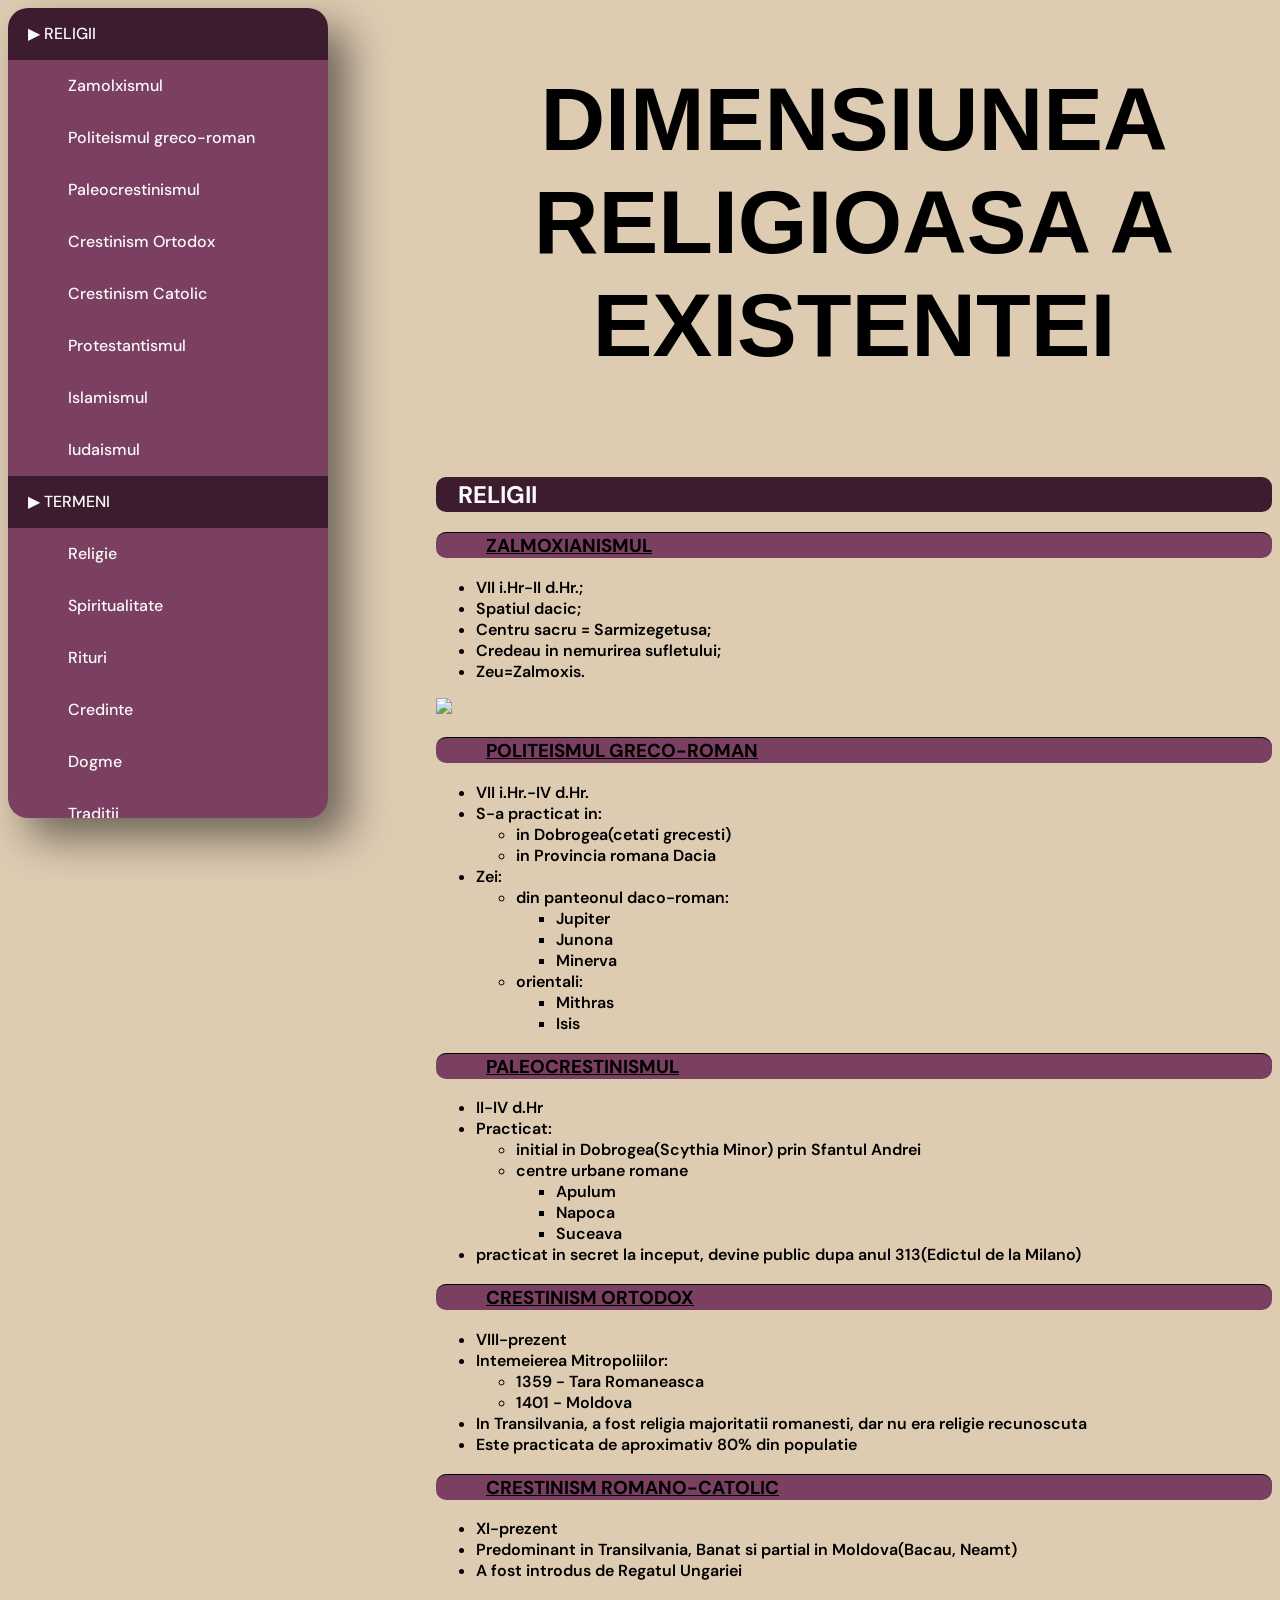
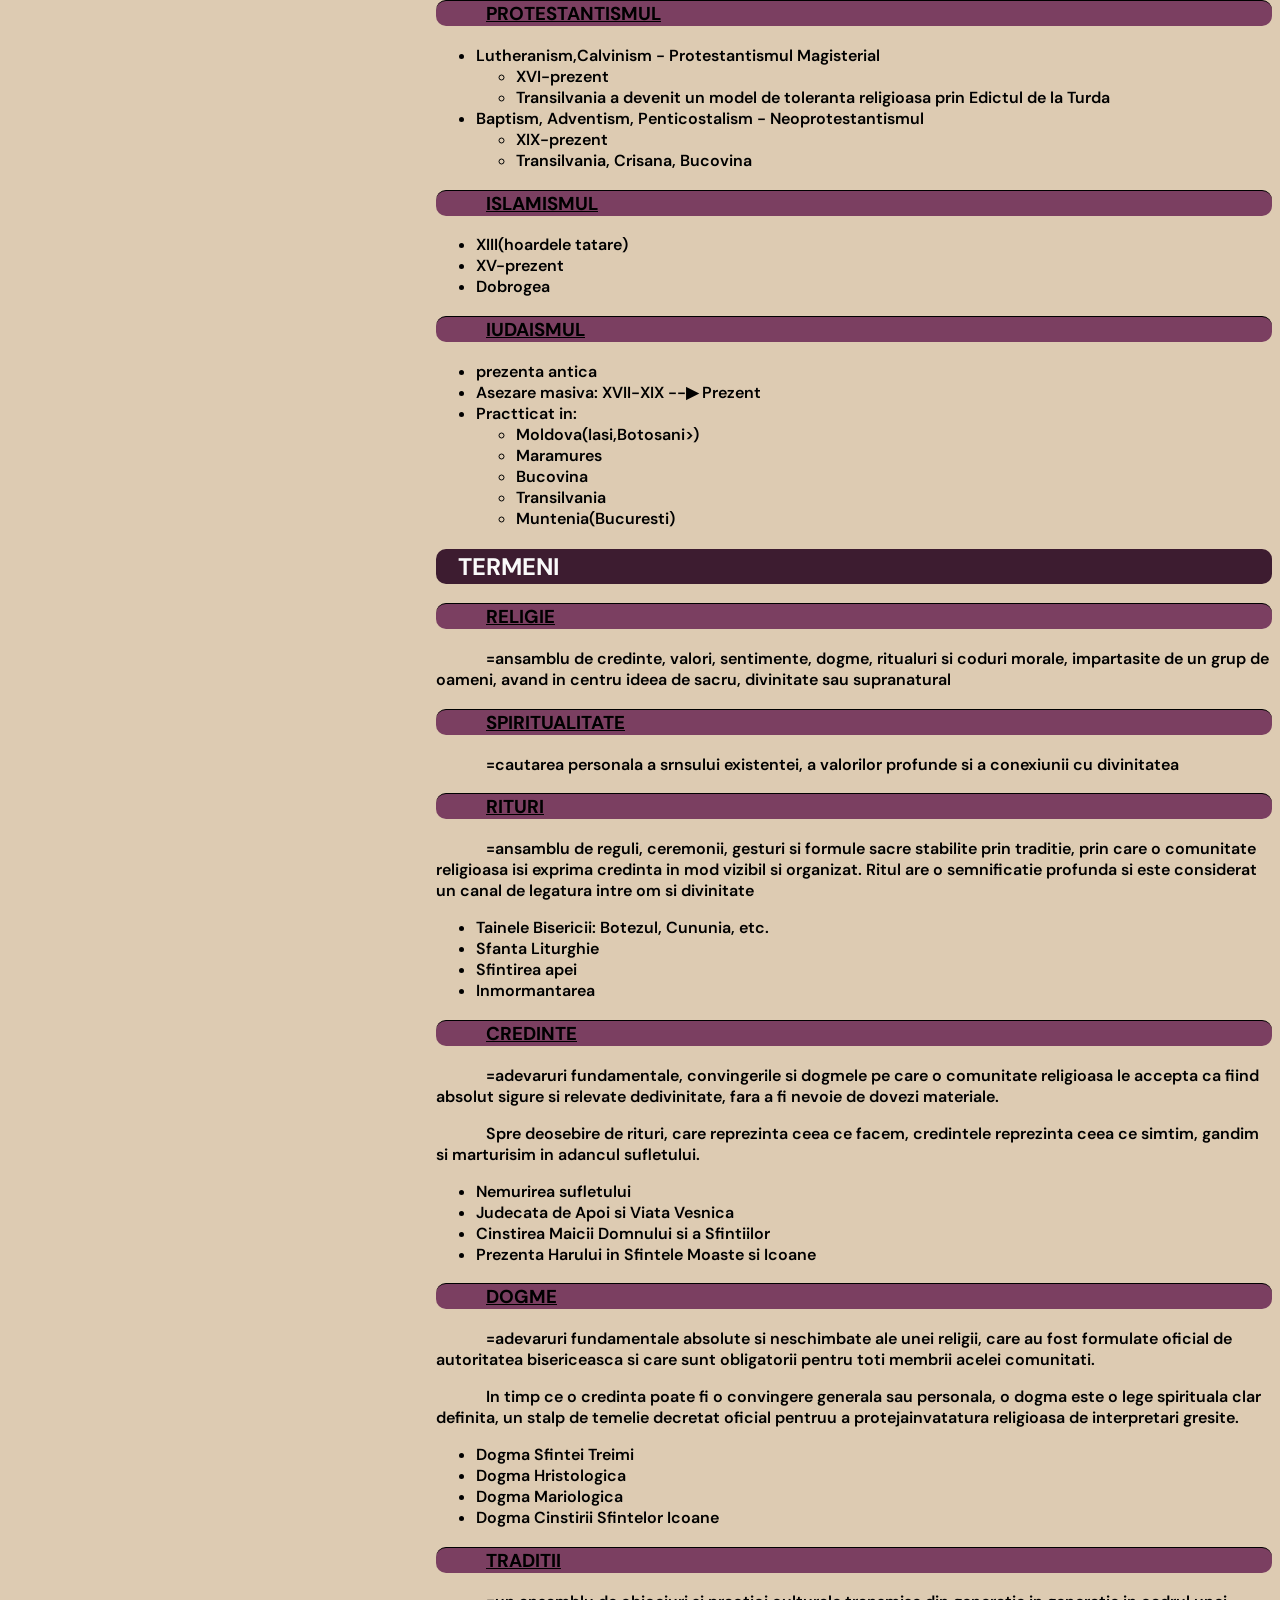
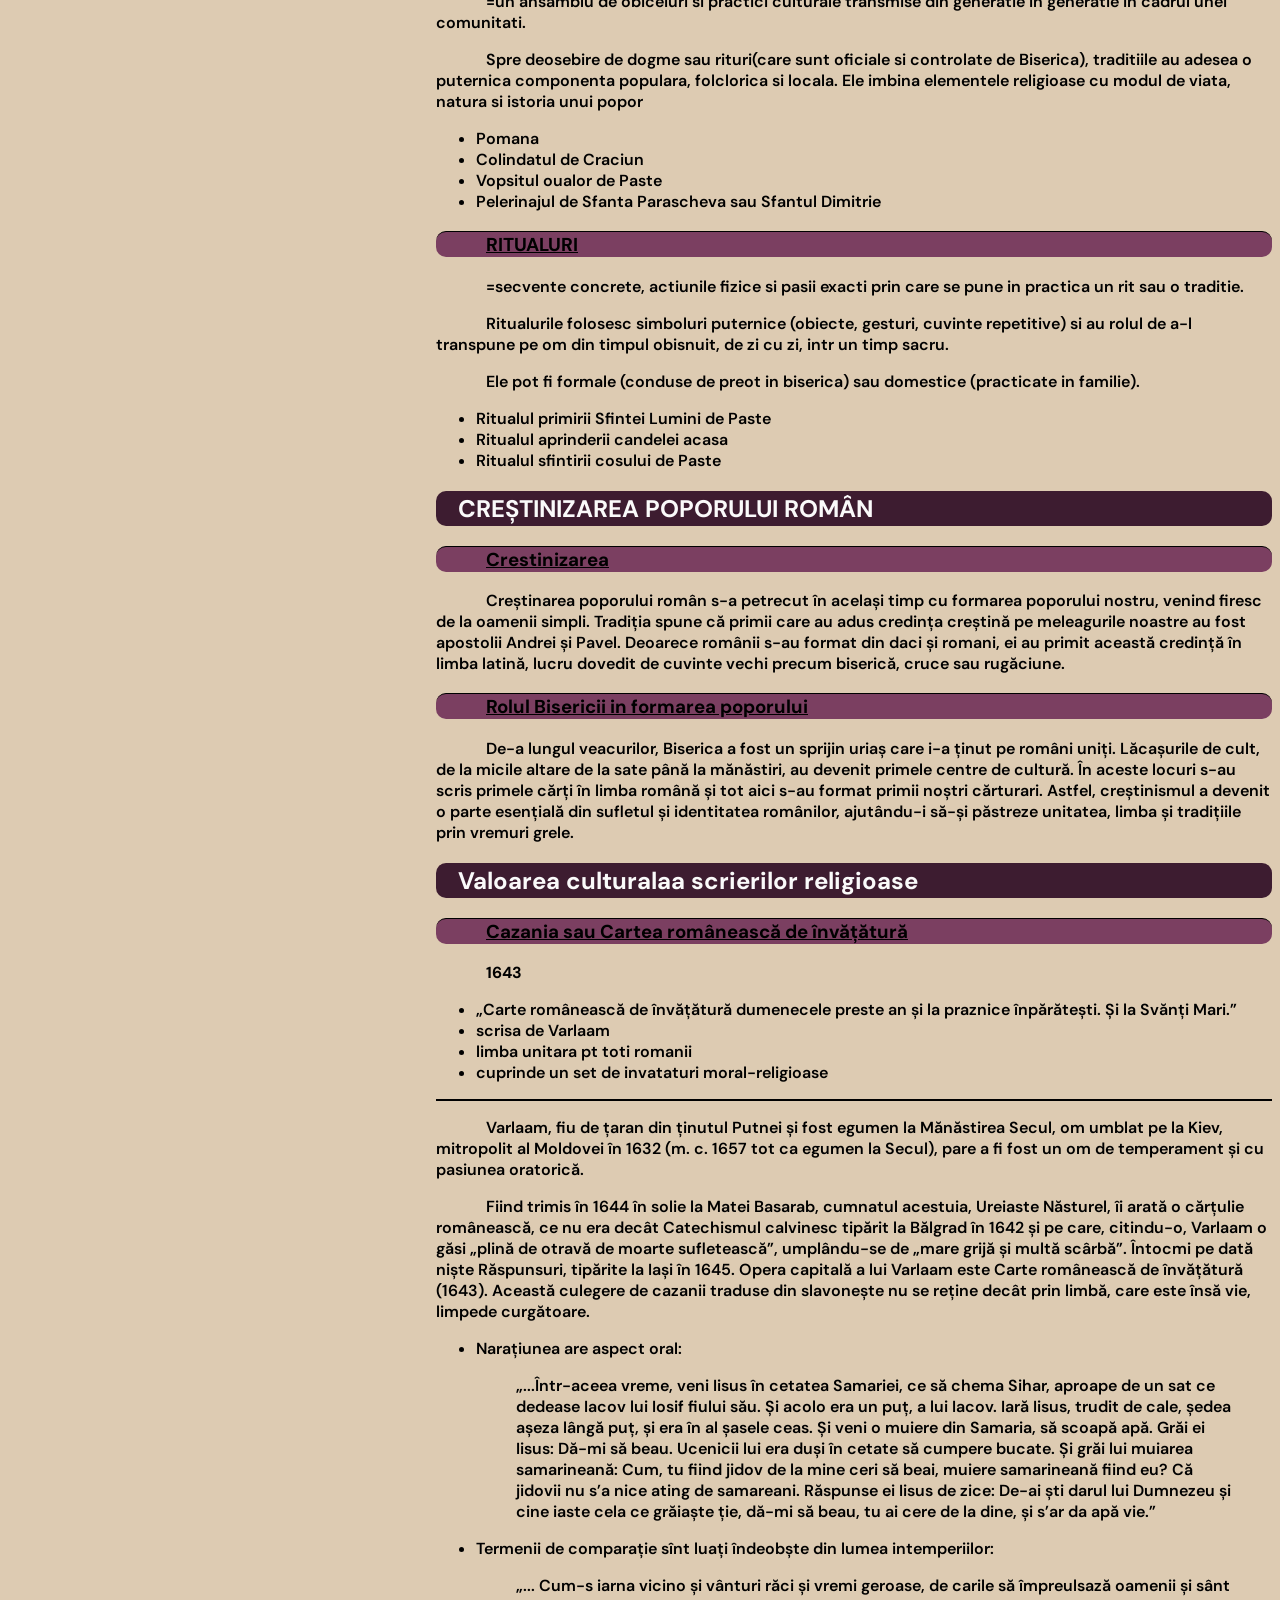
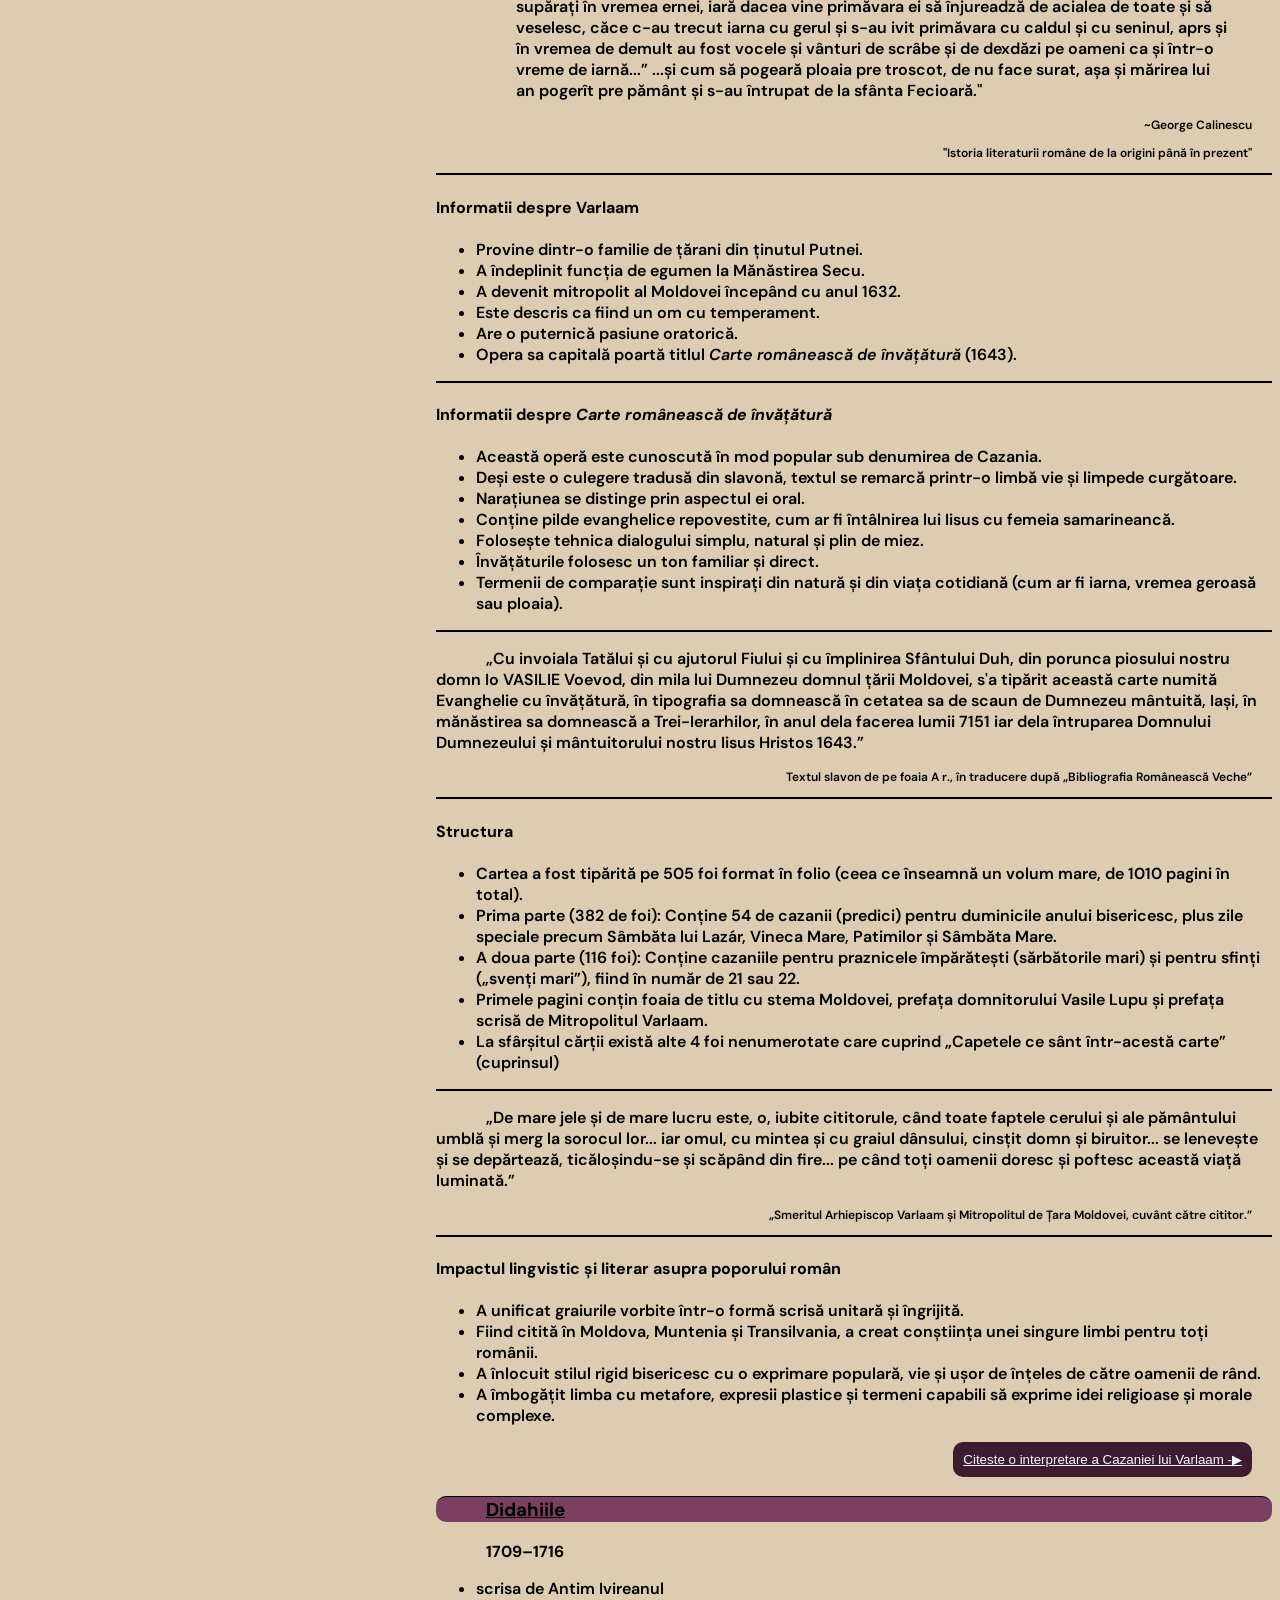
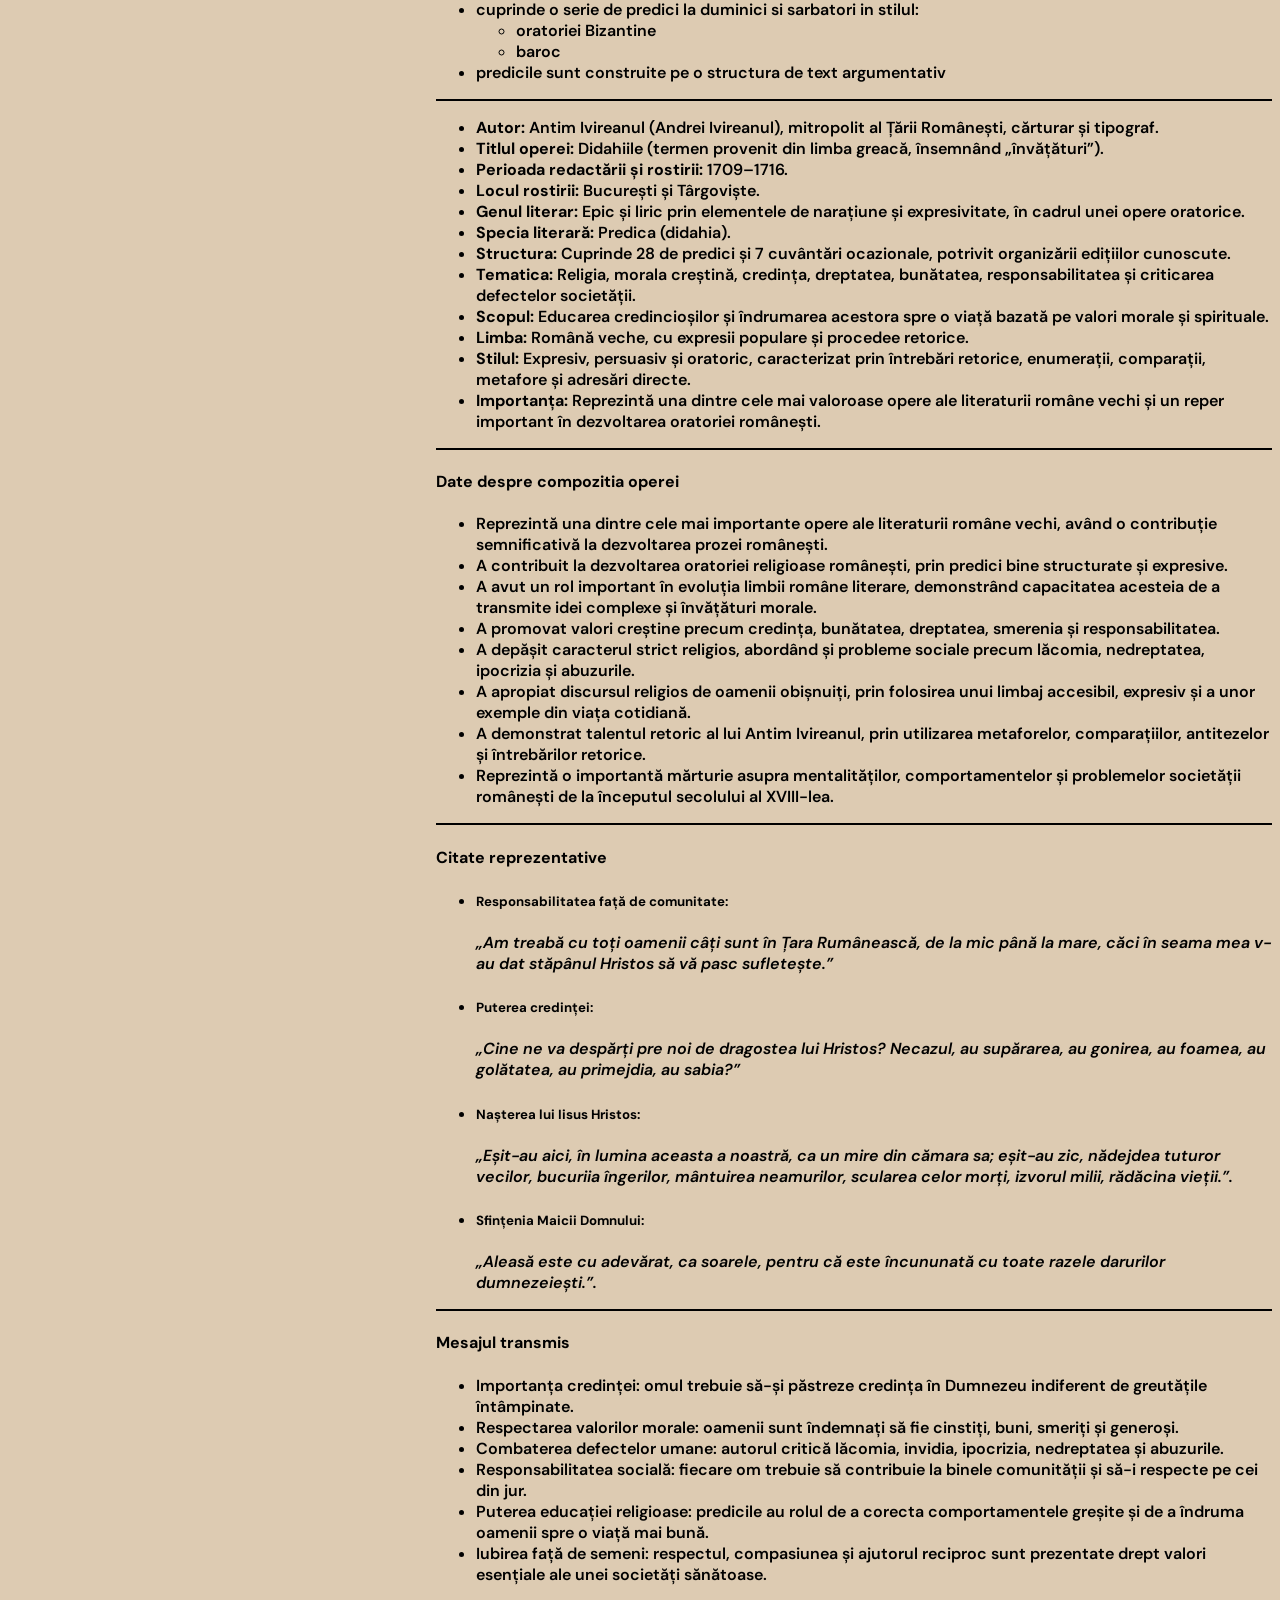
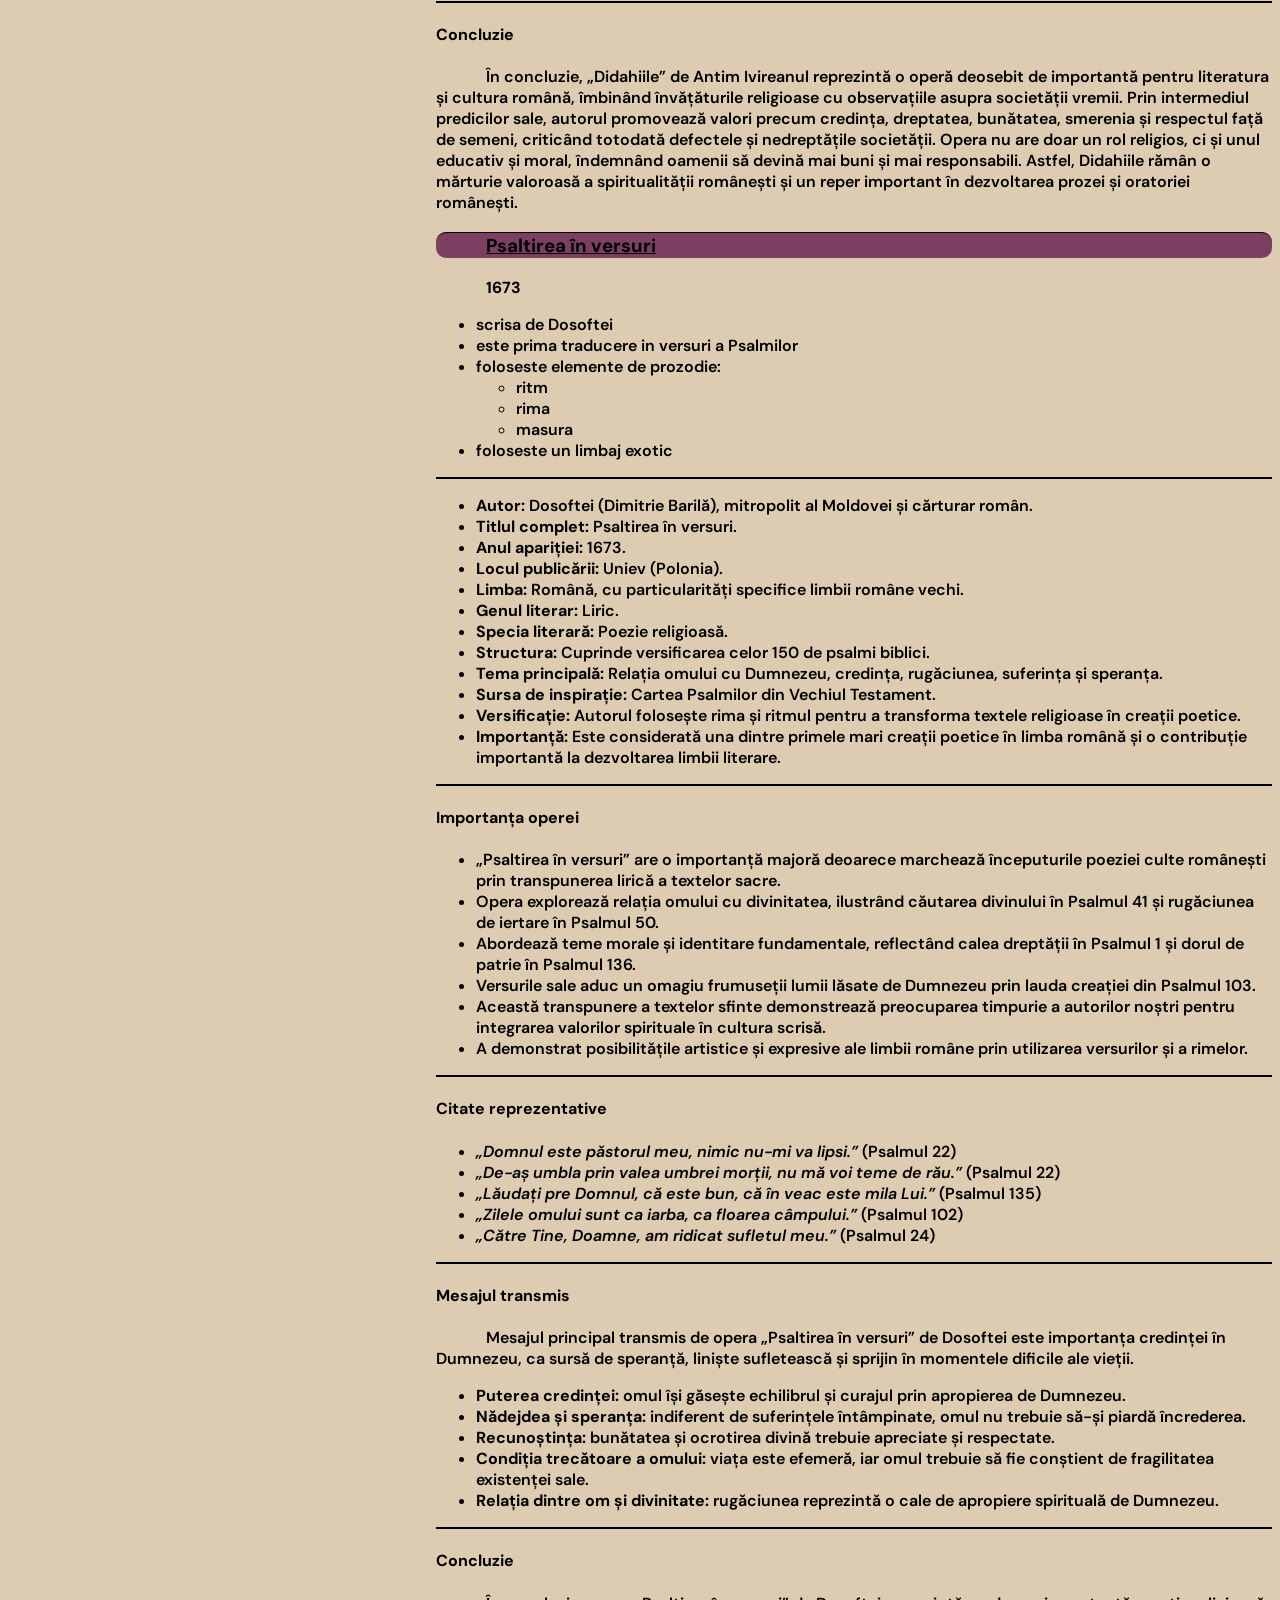
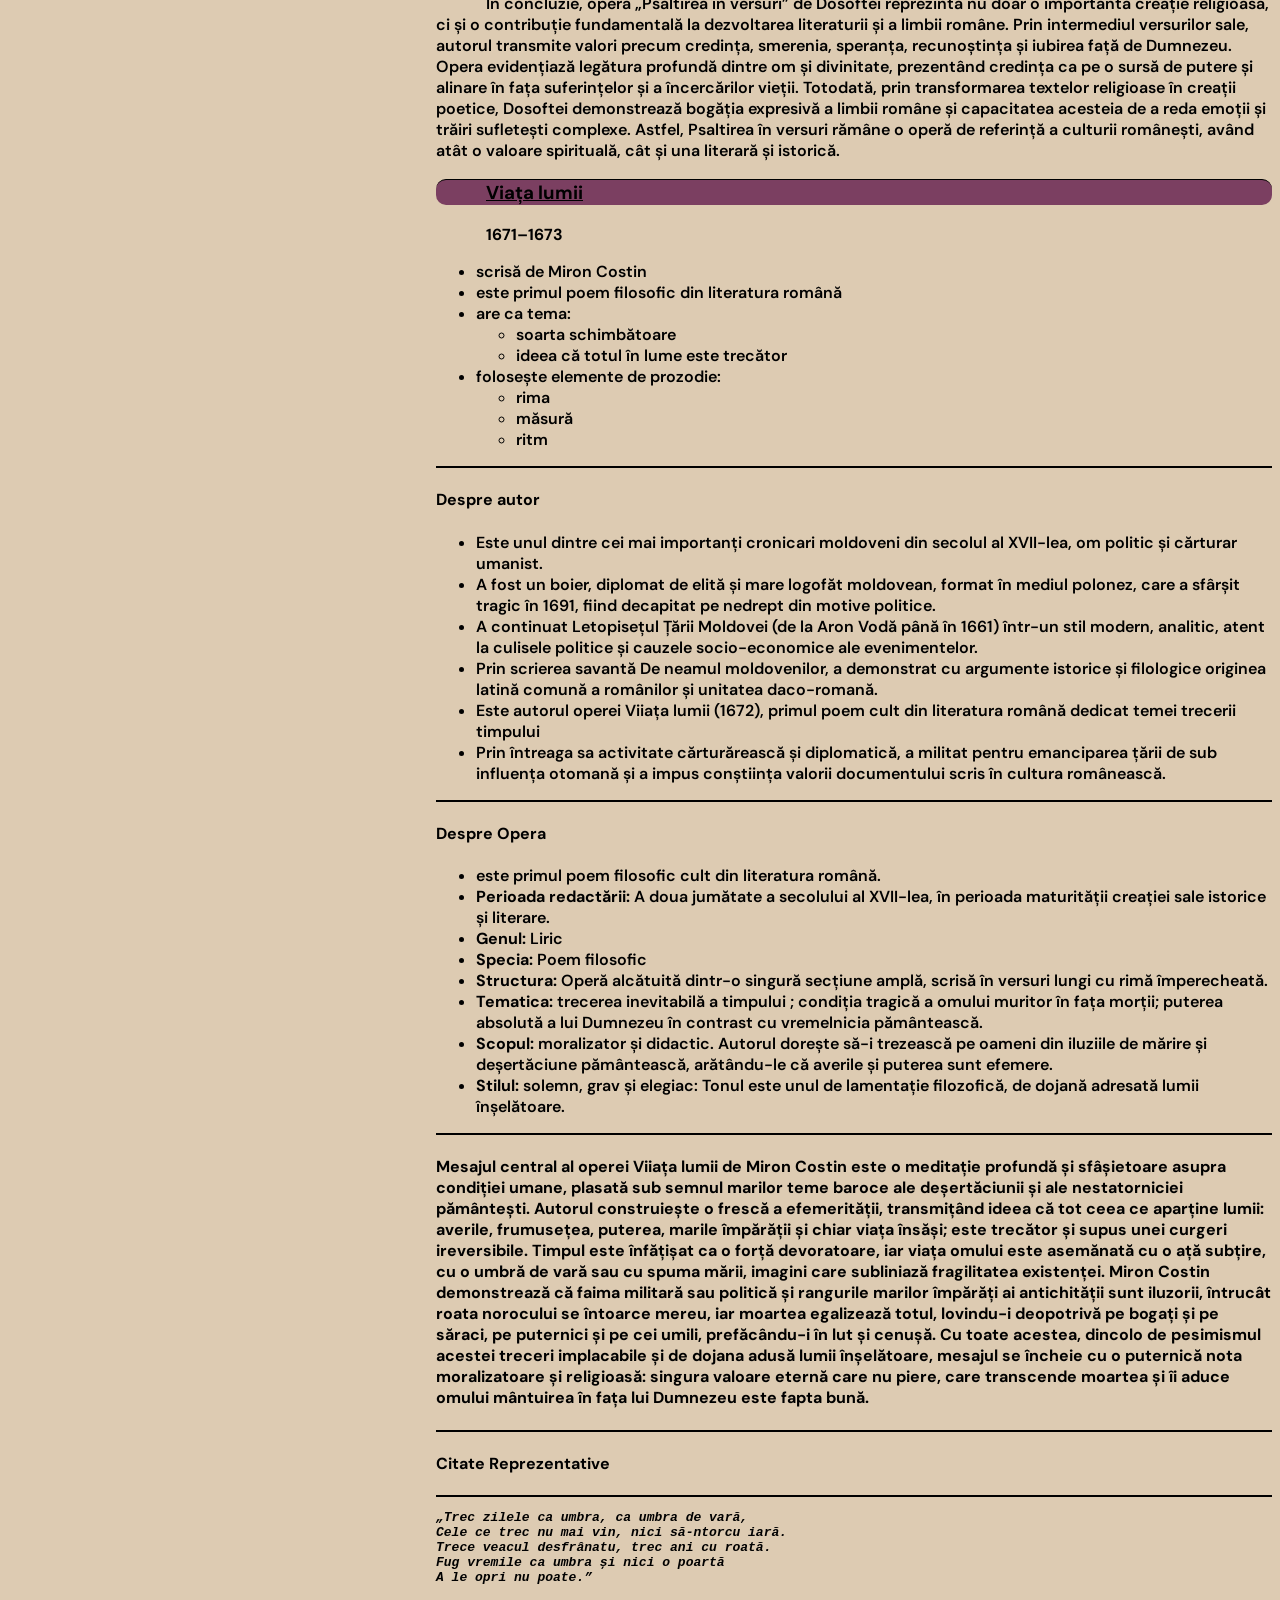
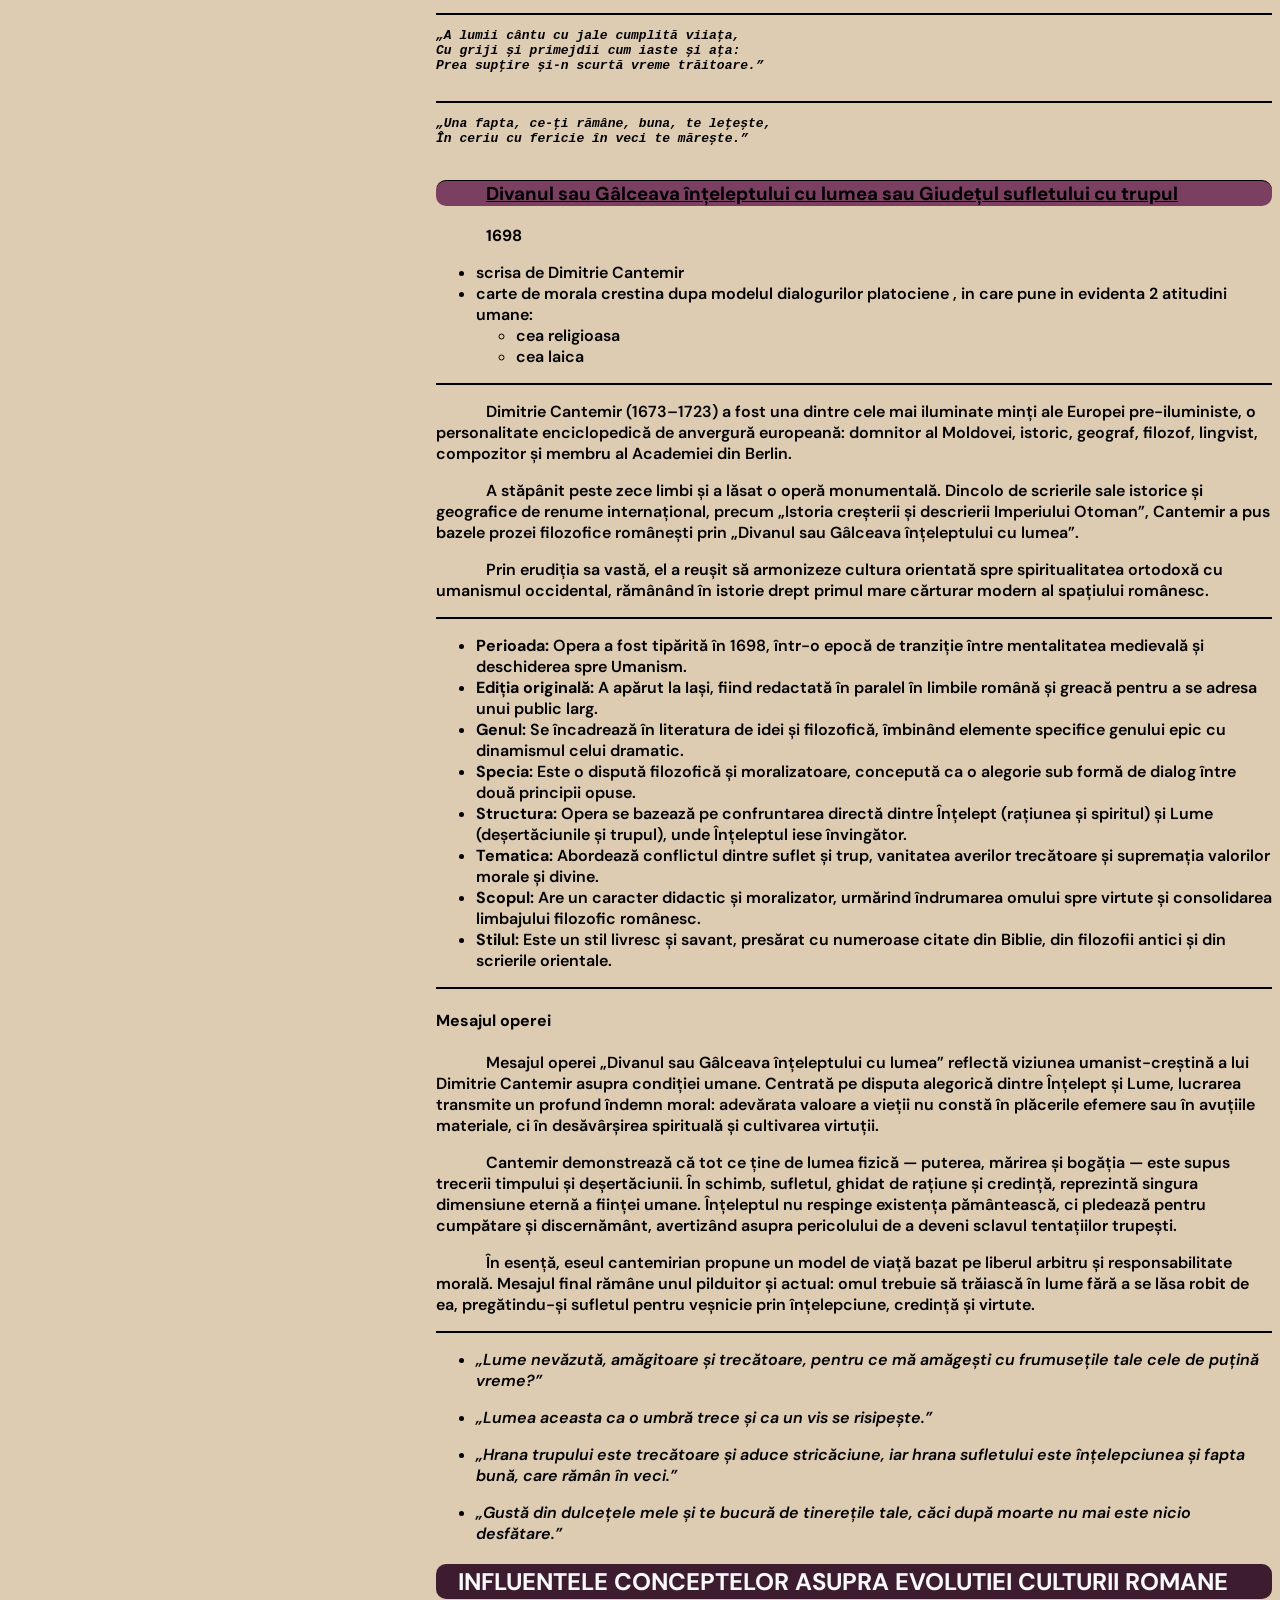
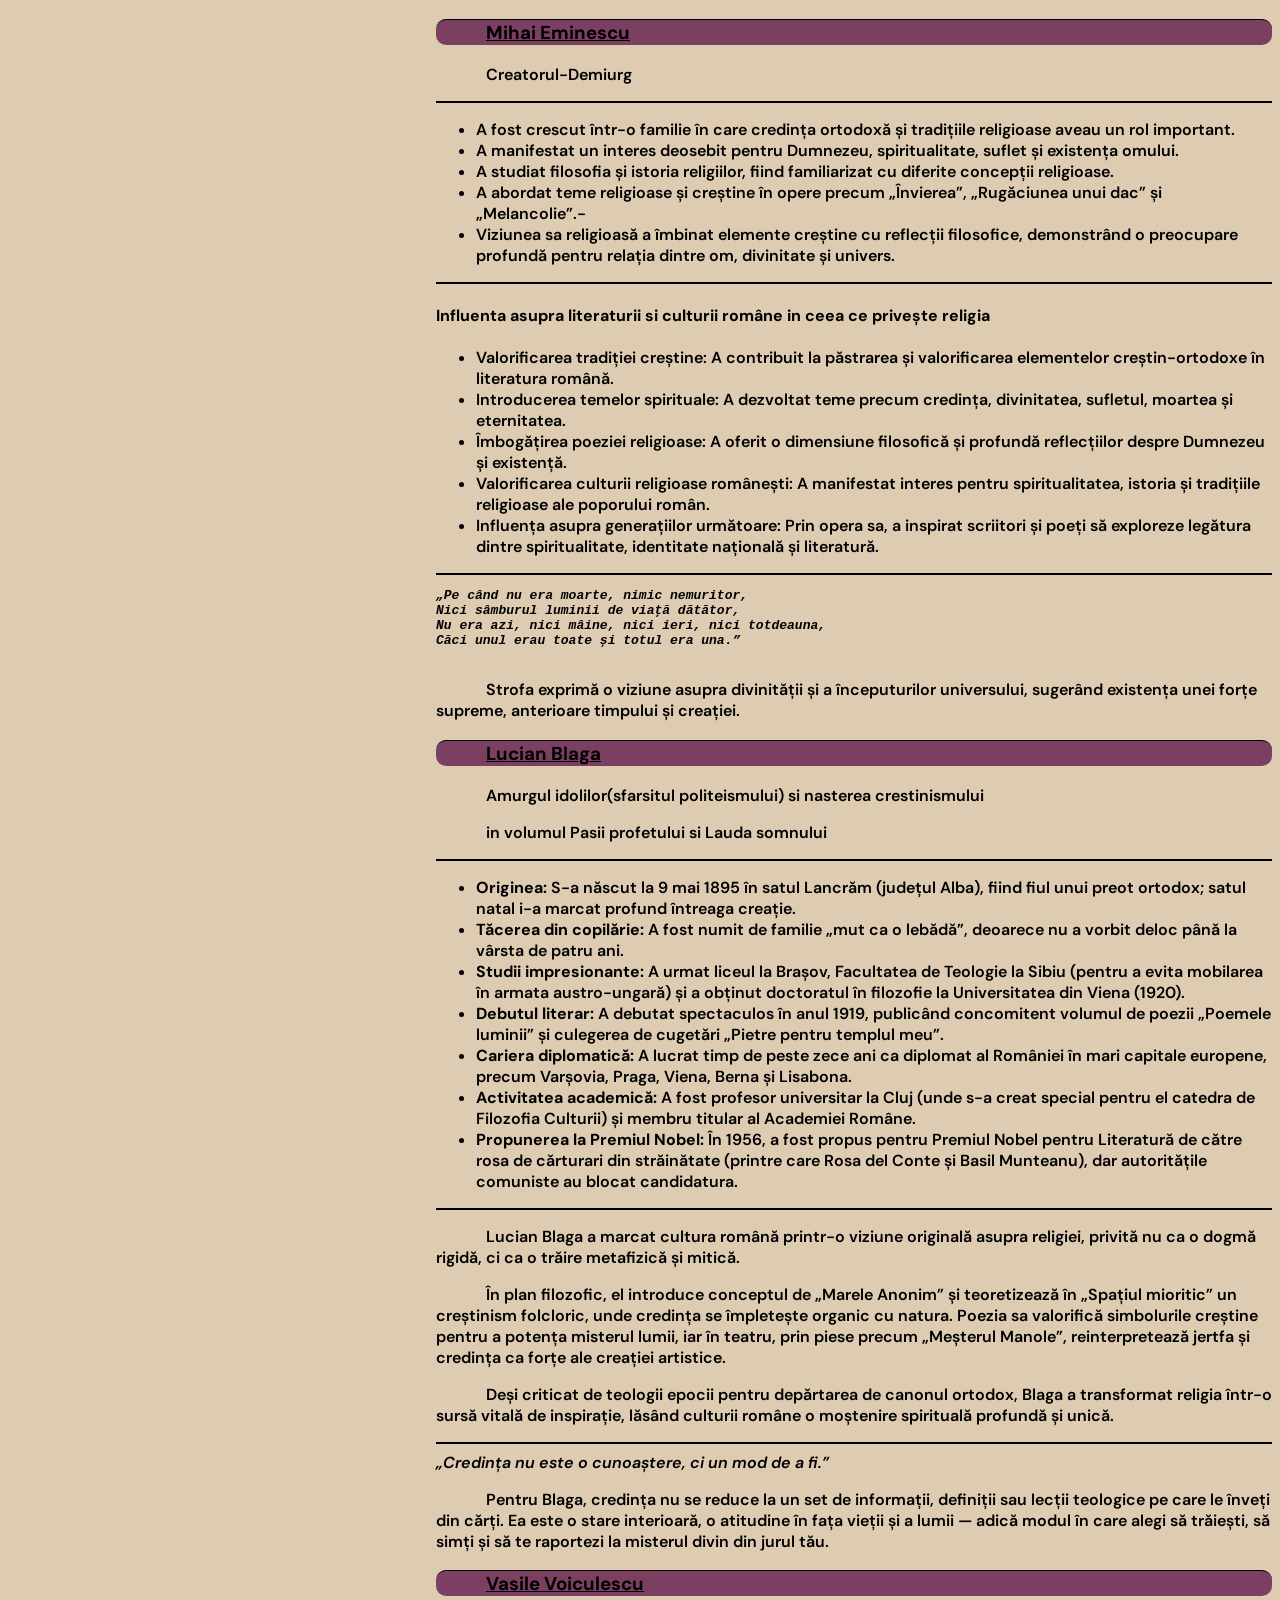
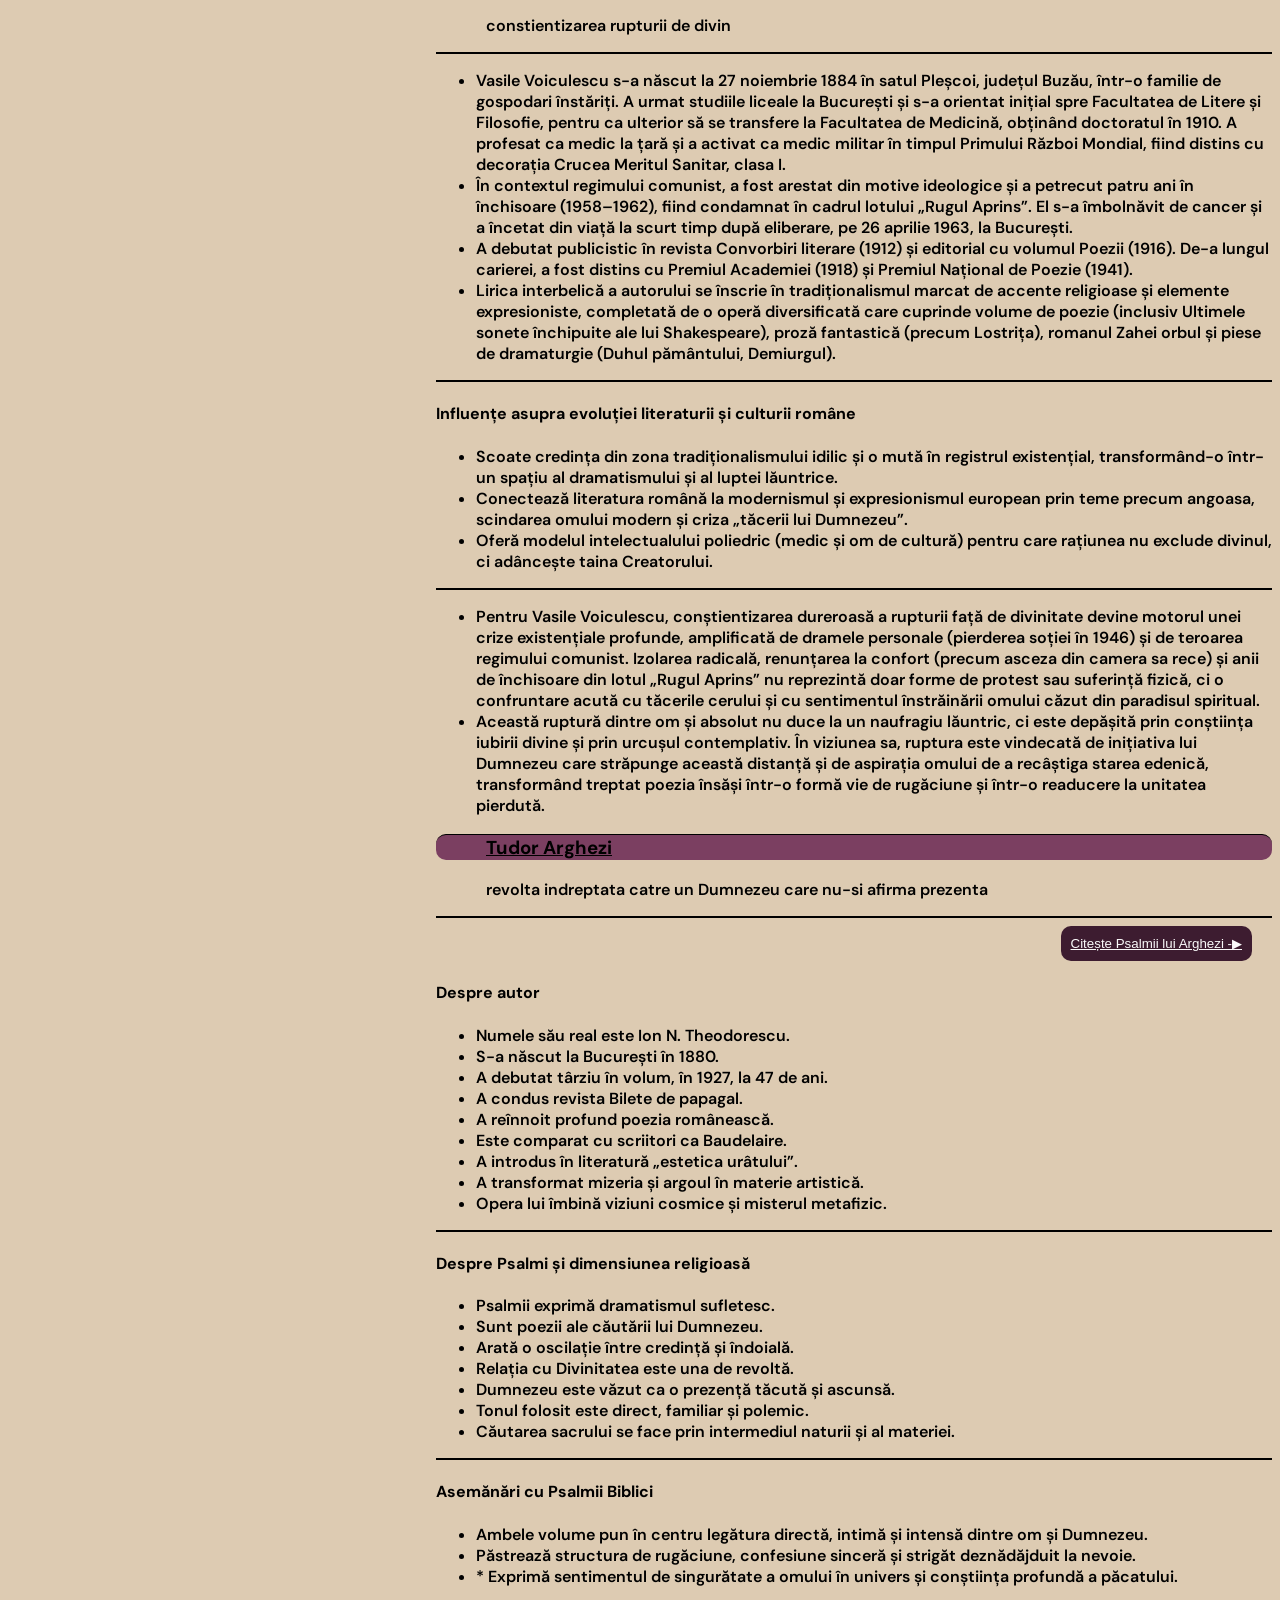
==== commit 5469a10a: "am adaugat text pt lucian blaga si divanul" ====
--- a/index.html
+++ b/index.html
@@ -121,6 +121,7 @@
             <li>Credeau in nemurirea sufletului;</li>
             <li>Zeu=Zalmoxis.</li>
         </ul>
+        <img src="https://i.pinimg.com/474x/c6/54/f9/c654f981b059c21d90f6a179aee688eb.jpg">
         <h3 id="politeismul">POLITEISMUL GRECO-ROMAN</h3>
         <ul>
             <li>VII i.Hr.-IV d.Hr.</li>
@@ -914,6 +915,100 @@
                 </ul>
                 </li>
             </ul>
+            <hr>
+            <p>
+                Dimitrie Cantemir (1673–1723) a fost una dintre cele mai iluminate minți ale Europei pre-iluministe, o personalitate enciclopedică de anvergură europeană: domnitor al Moldovei, istoric, geograf, filozof, lingvist, compozitor și membru al Academiei din Berlin.
+            </p>
+            <p>
+                A stăpânit peste zece limbi și a lăsat o operă monumentală. Dincolo de scrierile sale istorice și geografice de renume internațional, precum „Istoria creșterii și descrierii Imperiului Otoman”, Cantemir a pus bazele prozei filozofice românești prin „Divanul sau Gâlceava înțeleptului cu lumea”.
+            </p>
+            <p>
+                Prin erudiția sa vastă, el a reușit să armonizeze cultura orientată spre spiritualitatea ortodoxă cu umanismul occidental, rămânând în istorie drept primul mare cărturar modern al spațiului românesc.
+            </p>
+            <hr>
+            <ul>
+                <li>
+                    <b>
+                        Perioada: 
+                    </b>
+                    Opera a fost tipărită în 1698, într-o epocă de tranziție între mentalitatea medievală și deschiderea spre Umanism.
+                </li>
+                <li>
+                    <b>
+                        Ediția originală: 
+                    </b>
+                    A apărut la Iași, fiind redactată în paralel în limbile română și greacă pentru a se adresa unui public larg.
+                </li>
+                <li>
+                    <b>
+                        Genul: 
+                    </b>
+                    Se încadrează în literatura de idei și filozofică, îmbinând elemente specifice genului epic cu dinamismul celui dramatic.
+                </li>
+                <li>
+                    <b>
+                        Specia: 
+                    </b>
+                    Este o dispută filozofică și moralizatoare, concepută ca o alegorie sub formă de dialog între două principii opuse.
+                </li>
+                <li>
+                    <b>
+                        Structura: 
+                    </b>
+                    Opera se bazează pe confruntarea directă dintre Înțelept (rațiunea și spiritul) și Lume (deșertăciunile și trupul), unde Înțeleptul iese învingător.
+                </li>
+                <li>
+                    <b>
+                        Tematica: 
+                    </b>
+                    Abordează conflictul dintre suflet și trup, vanitatea averilor trecătoare și supremația valorilor morale și divine.
+                </li>
+                <li>
+                    <b>
+                        Scopul: 
+                    </b>
+                    Are un caracter didactic și moralizator, urmărind îndrumarea omului spre virtute și consolidarea limbajului filozofic românesc.
+                </li>
+                <li>
+                    <b>
+                        Stilul: 
+                    </b>
+                    Este un stil livresc și savant, presărat cu numeroase citate din Biblie, din filozofii antici și din scrierile orientale.
+                </li>
+            </ul>
+            <hr>
+            <h4>
+                Mesajul operei
+            </h4>
+            <p>
+                Mesajul operei „Divanul sau Gâlceava înțeleptului cu lumea” reflectă viziunea umanist-creștină a lui Dimitrie Cantemir asupra condiției umane. Centrată pe disputa alegorică dintre Înțelept și Lume, lucrarea transmite un profund îndemn moral: adevărata valoare a vieții nu constă în plăcerile efemere sau în avuțiile materiale, ci în desăvârșirea spirituală și cultivarea virtuții.
+            </p>
+            <p>
+                Cantemir demonstrează că tot ce ține de lumea fizică — puterea, mărirea și bogăția — este supus trecerii timpului și deșertăciunii. În schimb, sufletul, ghidat de rațiune și credință, reprezintă singura dimensiune eternă a ființei umane. Înțeleptul nu respinge existența pământească, ci pledează pentru cumpătare și discernământ, avertizând asupra pericolului de a deveni sclavul tentațiilor trupești.
+            </p>
+            <p>
+                În esență, eseul cantemirian propune un model de viață bazat pe liberul arbitru și responsabilitate morală. Mesajul final rămâne unul pilduitor și actual: omul trebuie să trăiască în lume fără a se lăsa robit de ea, pregătindu-și sufletul pentru veșnicie prin înțelepciune, credință și virtute.
+            </p>
+            <hr>
+            <cite>
+                <ul>
+                    <li>
+                        „Lume nevăzută, amăgitoare și trecătoare, pentru ce mă amăgești cu frumusețile tale cele de puțină vreme?”
+                    </li>
+                    <p></p>
+                    <li>
+                        „Lumea aceasta ca o umbră trece și ca un vis se risipește.”
+                    </li>
+                    <p></p>
+                    <li>
+                        „Hrana trupului este trecătoare și aduce stricăciune, iar hrana sufletului este înțelepciunea și fapta bună, care rămân în veci.”
+                    </li>
+                    <p></p>
+                    <li>
+                        „Gustă din dulcețele mele și te bucură de tinerețile tale, căci după moarte nu mai este nicio desfătare.”
+                    </li>
+                </ul>
+            </cite>
         <h2 id="autori">INFLUENTELE CONCEPTELOR ASUPRA EVOLUTIEI CULTURII ROMANE</h2>
         <h3 id="eminescu">Mihai Eminescu</h3>
             <p>Creatorul-Demiurg</p>
@@ -971,6 +1066,68 @@
         <h3 id="blaga">Lucian Blaga</h3>
             <p>Amurgul idolilor(sfarsitul politeismului) si nasterea crestinismului</p>
             <p>in volumul Pasii profetului si Lauda somnului</p>
+            <hr>
+            <ul>
+                <li>
+                    <b>
+                        Originea: 
+                    </b>
+                    S-a născut la 9 mai 1895 în satul Lancrăm (județul Alba), fiind fiul unui preot ortodox; satul natal i-a marcat profund întreaga creație.
+                </li>
+                <li>
+                    <b>
+                        Tăcerea din copilărie: 
+                    </b>
+                    A fost numit de familie „mut ca o lebădă”, deoarece nu a vorbit deloc până la vârsta de patru ani.
+                </li>
+                <li>
+                    <b>
+                        Studii impresionante: 
+                    </b>
+                    A urmat liceul la Brașov, Facultatea de Teologie la Sibiu (pentru a evita mobilarea în armata austro-ungară) și a obținut doctoratul în filozofie la Universitatea din Viena (1920).
+                </li>
+                <li>
+                    <b>
+                        Debutul literar: 
+                    </b>
+                    A debutat spectaculos în anul 1919, publicând concomitent volumul de poezii „Poemele luminii” și culegerea de cugetări „Pietre pentru templul meu”.
+                </li>
+                <li>
+                    <b>
+                        Cariera diplomatică: 
+                    </b>
+                    A lucrat timp de peste zece ani ca diplomat al României în mari capitale europene, precum Varșovia, Praga, Viena, Berna și Lisabona.
+                </li>
+                <li>
+                    <b>
+                        Activitatea academică: 
+                    </b>
+                    A fost profesor universitar la Cluj (unde s-a creat special pentru el catedra de Filozofia Culturii) și membru titular al Academiei Române.
+                </li>
+                <li>
+                    <b>
+                        Propunerea la Premiul Nobel: 
+                    </b>
+                    În 1956, a fost propus pentru Premiul Nobel pentru Literatură de către rosa de cărturari din străinătate (printre care Rosa del Conte și Basil Munteanu), dar autoritățile comuniste au blocat candidatura.
+                </li>
+            </ul>
+            <hr>
+            <p>
+                Lucian Blaga a marcat cultura română printr-o viziune originală asupra religiei, privită nu ca o dogmă rigidă, ci ca o trăire metafizică și mitică.
+            </p>
+            <p>
+                În plan filozofic, el introduce conceptul de „Marele Anonim” și teoretizează în „Spațiul mioritic” un creștinism folcloric, unde credința se împletește organic cu natura. Poezia sa valorifică simbolurile creștine pentru a potența misterul lumii, iar în teatru, prin piese precum „Meșterul Manole”, reinterpretează jertfa și credința ca forțe ale creației artistice.
+            </p>
+            <p>
+                Deși criticat de teologii epocii pentru depărtarea de canonul ortodox, Blaga a transformat religia într-o sursă vitală de inspirație, lăsând culturii române o moștenire spirituală profundă și unică.
+            </p>
+            <hr>
+            <cite>
+                „Credința nu este o cunoaștere, ci un mod de a fi.”
+            </cite>
+            <p>
+                Pentru Blaga, credința nu se reduce la un set de informații, definiții sau lecții teologice pe care le înveți din cărți. Ea este o stare interioară, o atitudine în fața vieții și a lumii — adică modul în care alegi să trăiești, să simți și să te raportezi la misterul divin din jurul tău.
+            </p>
         <h3 id="voiculescu">Vasile Voiculescu</h3>
             <p>constientizarea rupturii de divin</p>
             <hr>
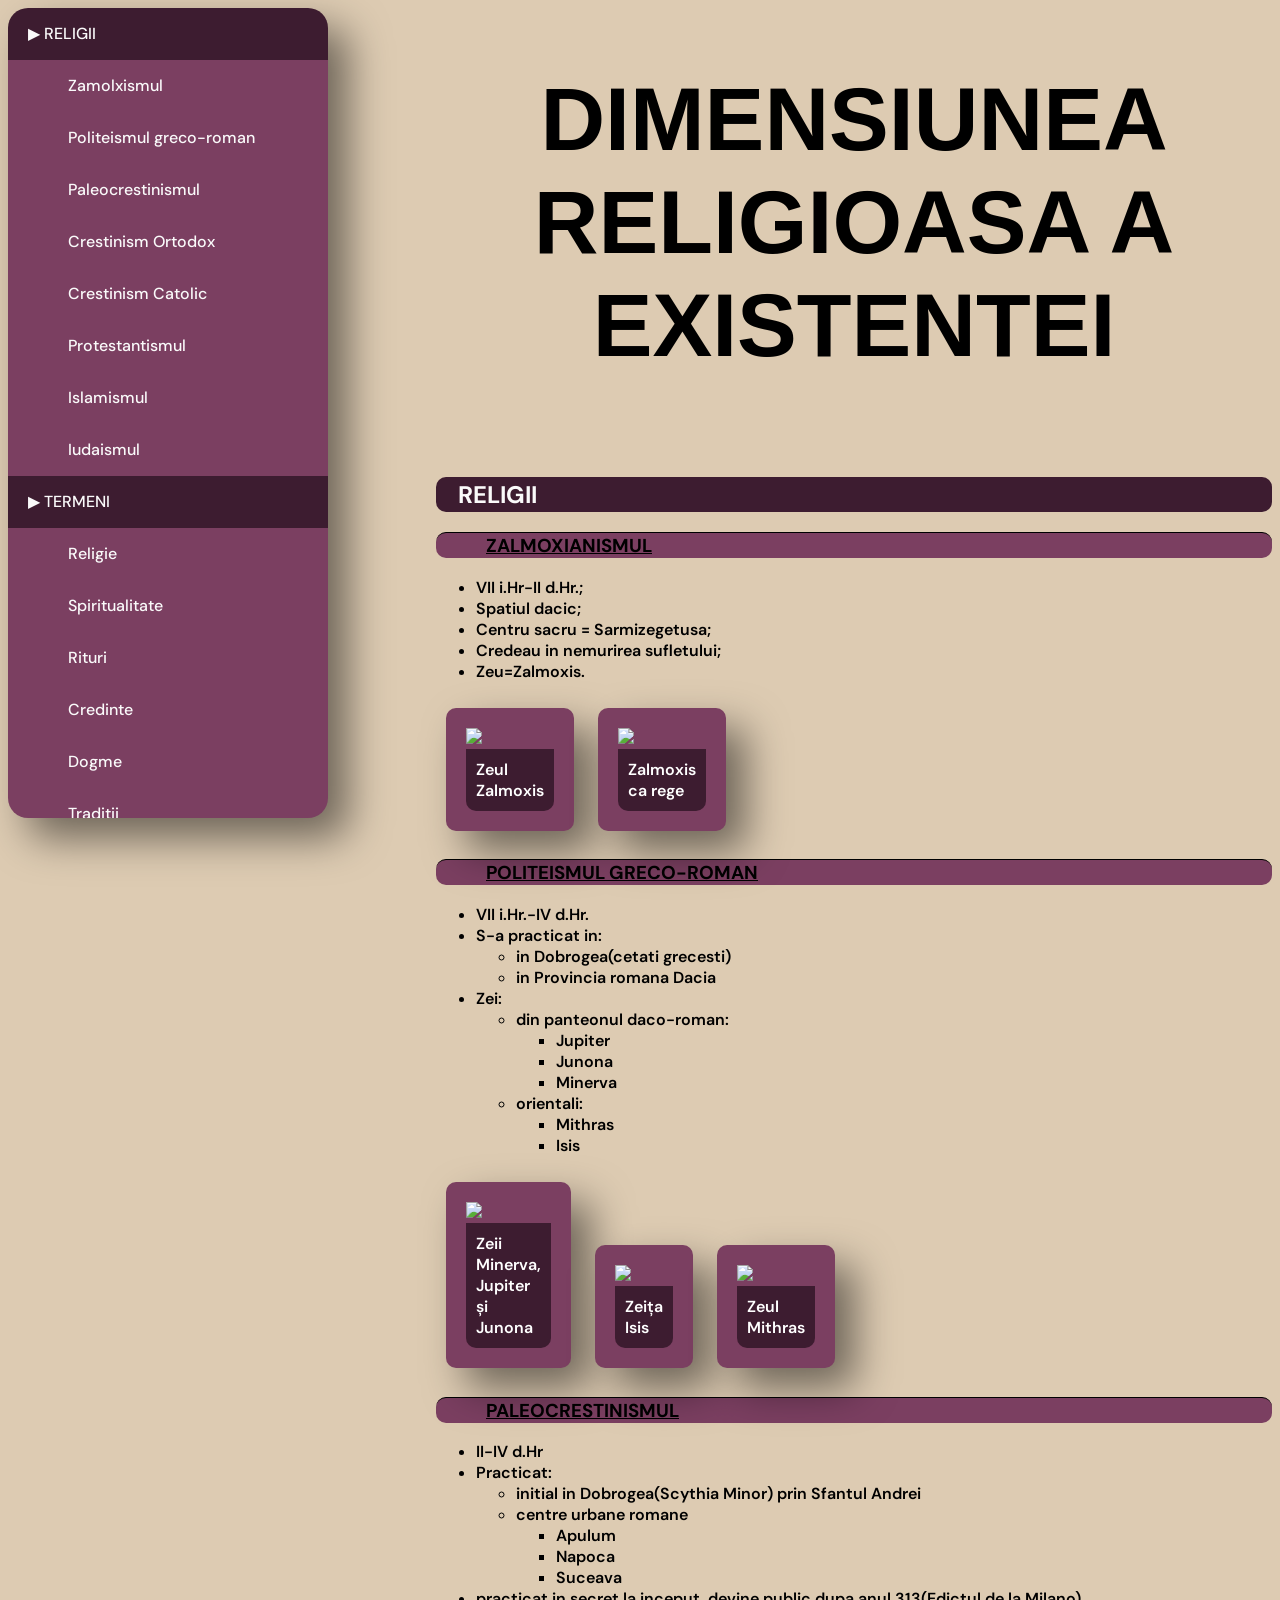
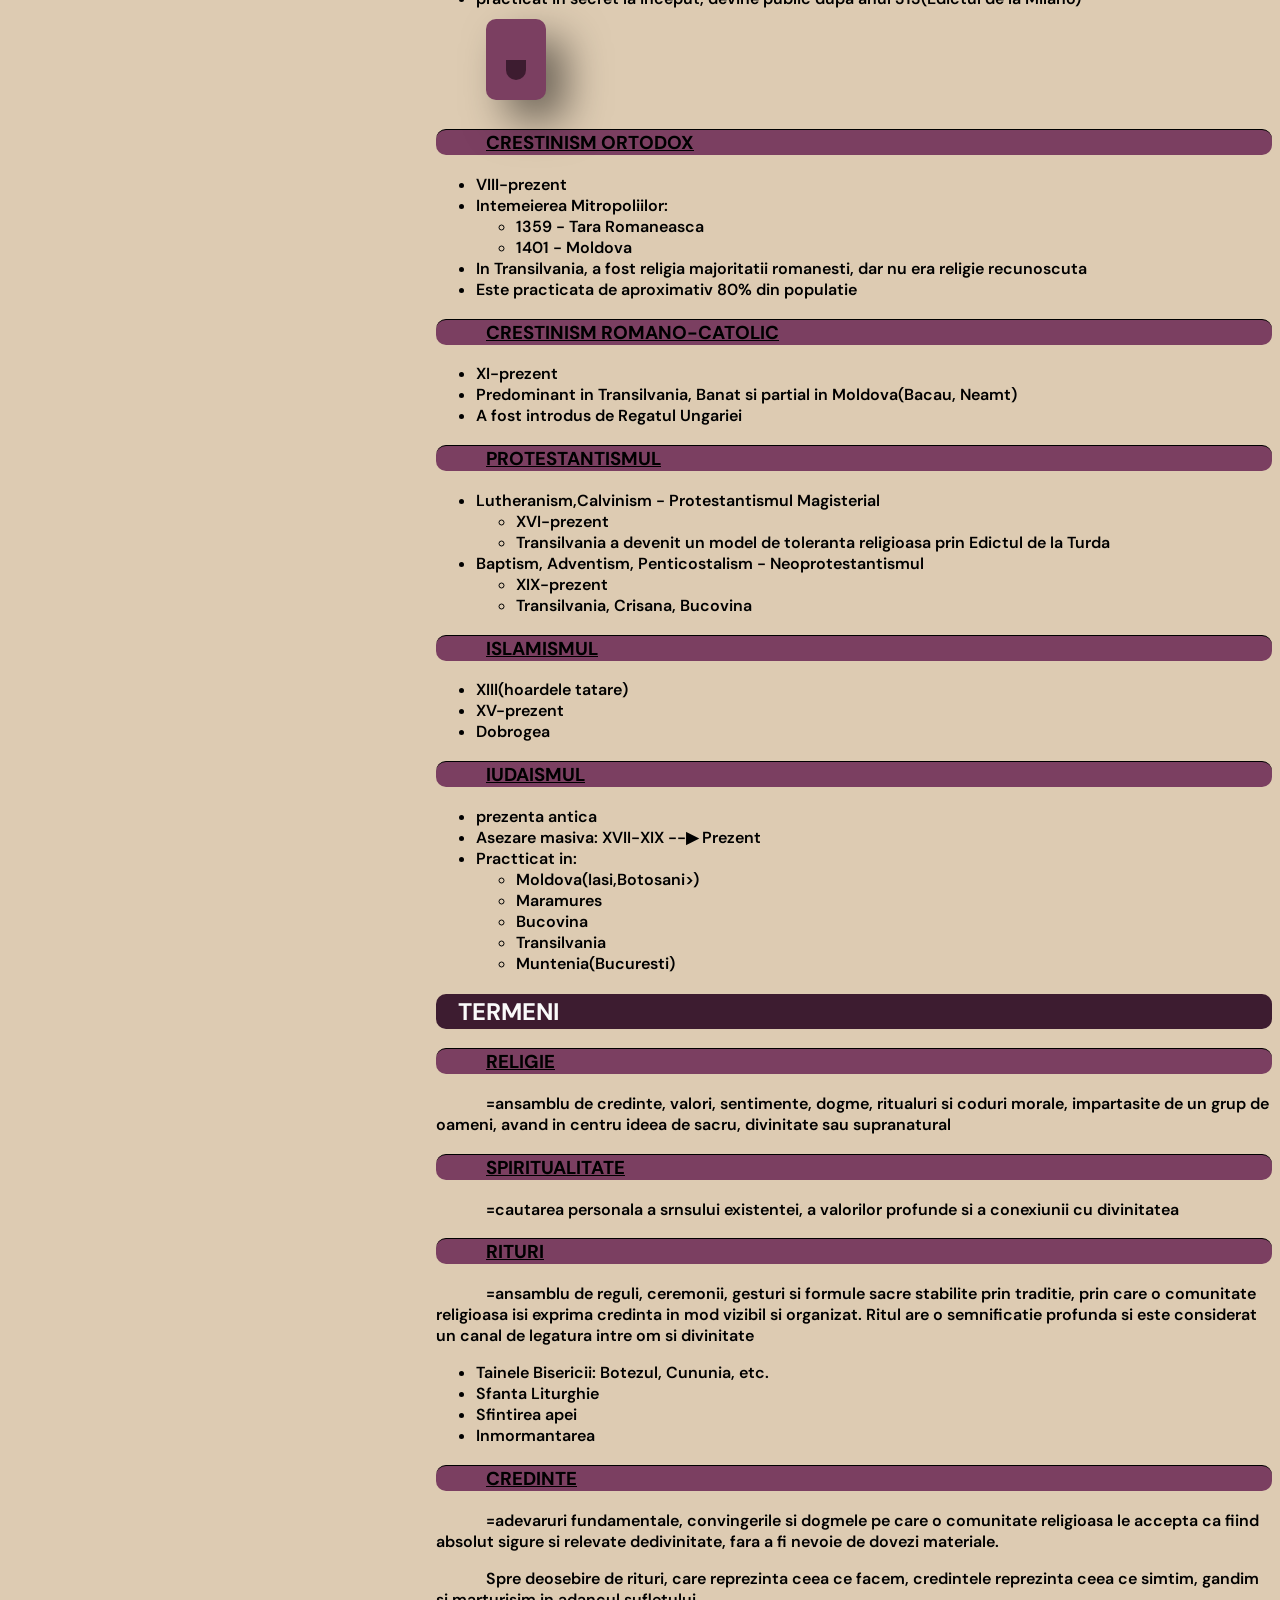
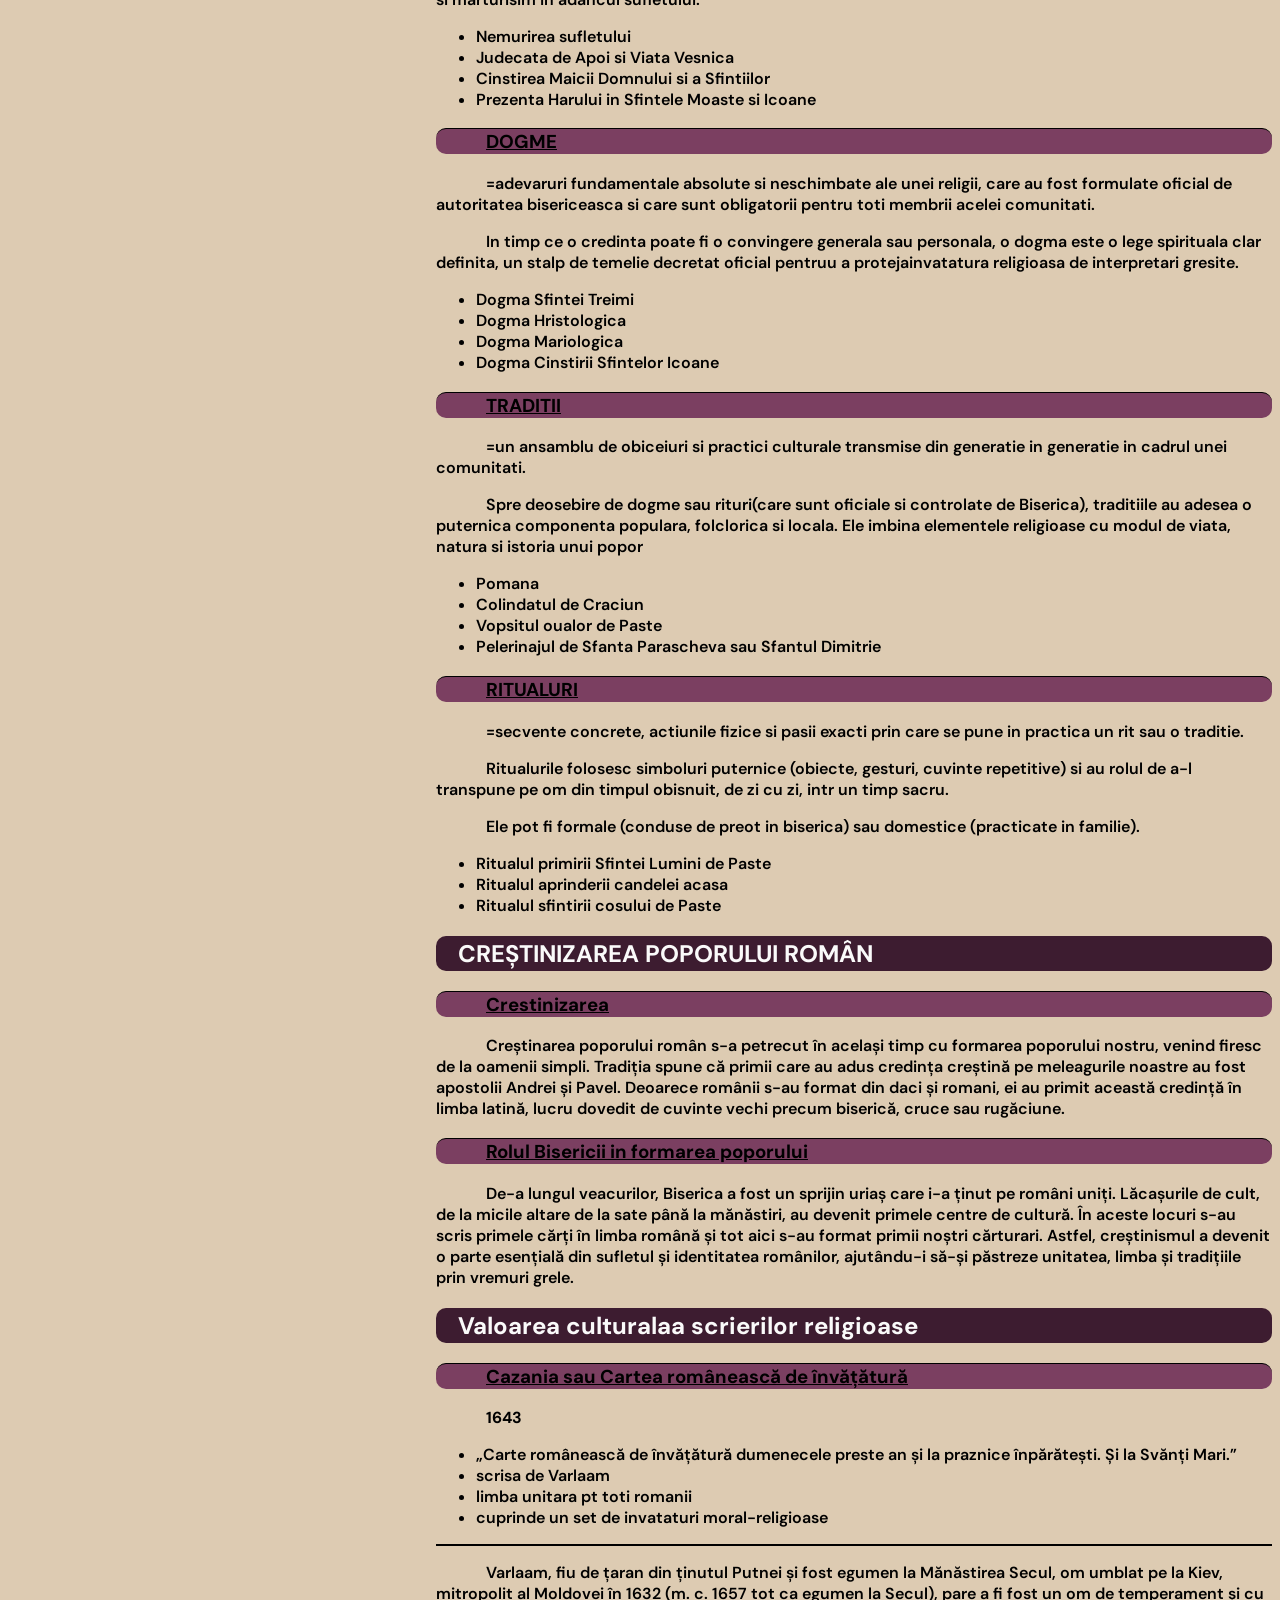
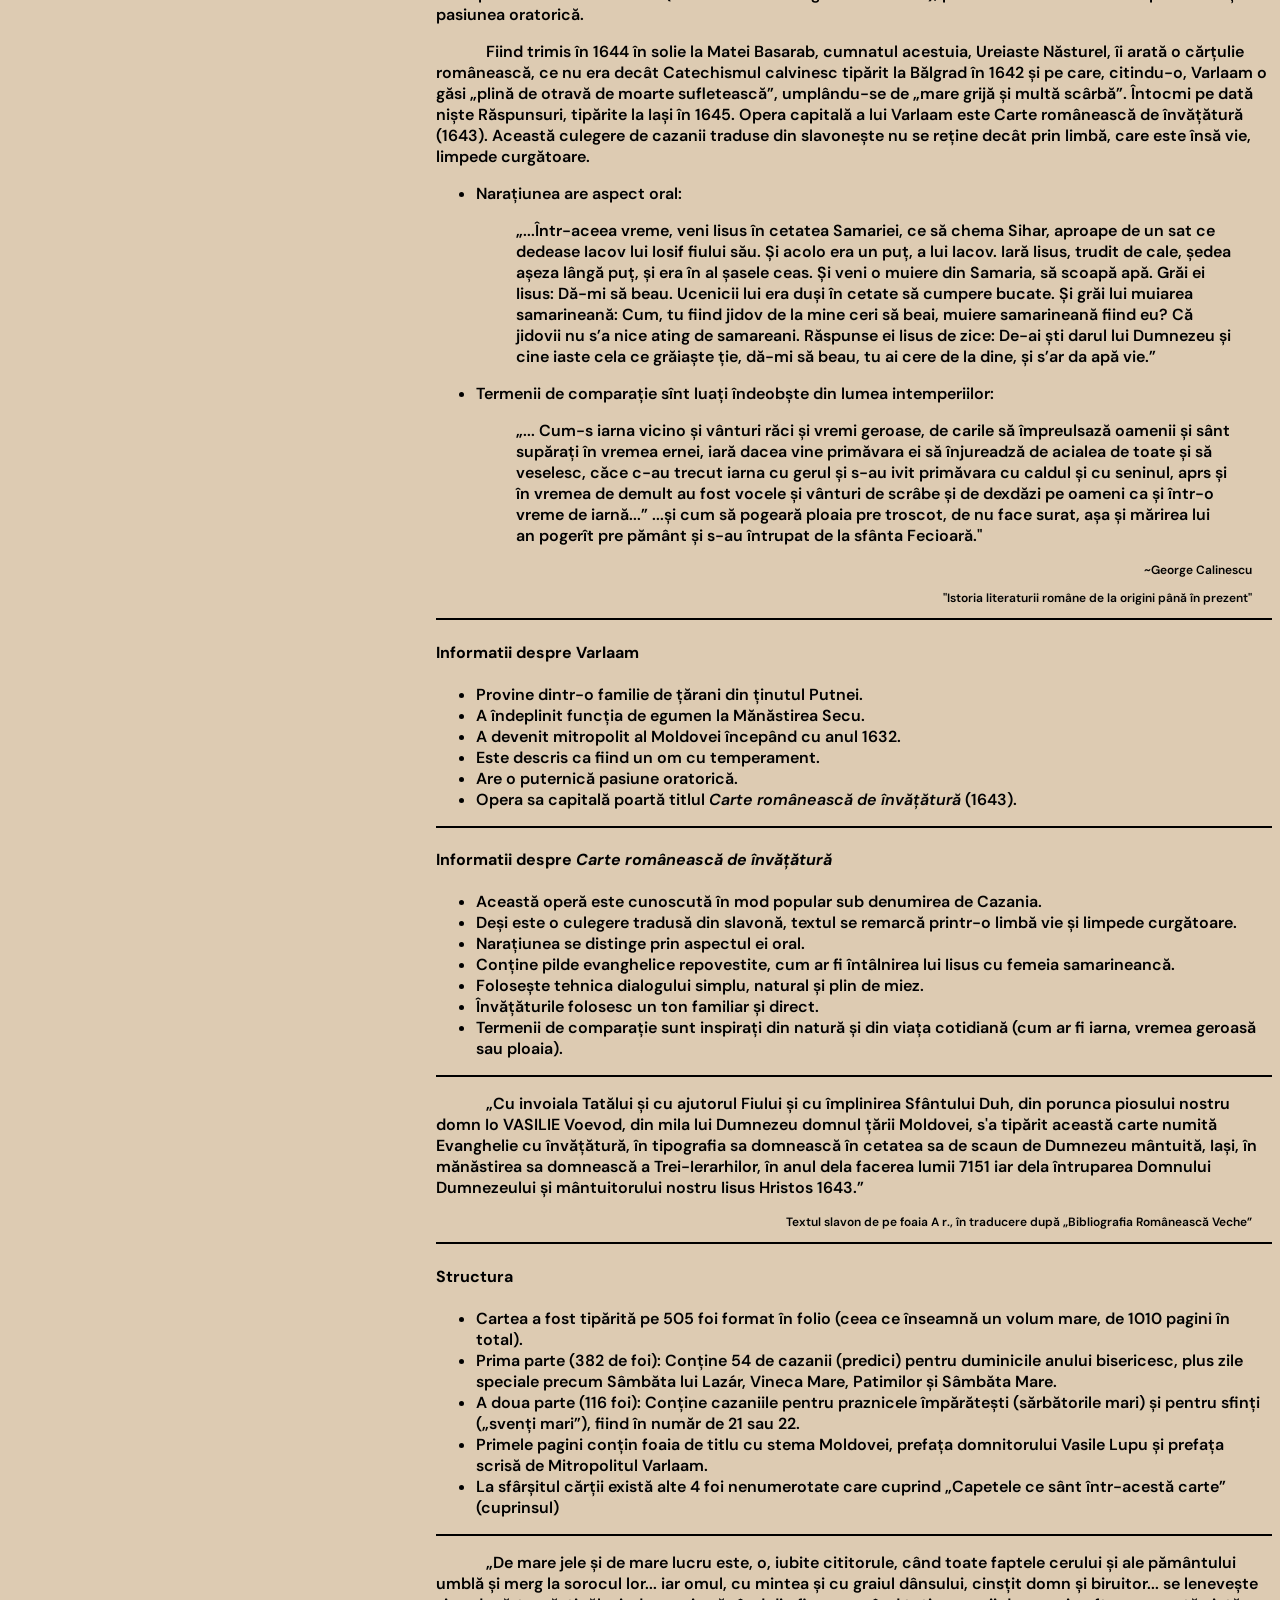
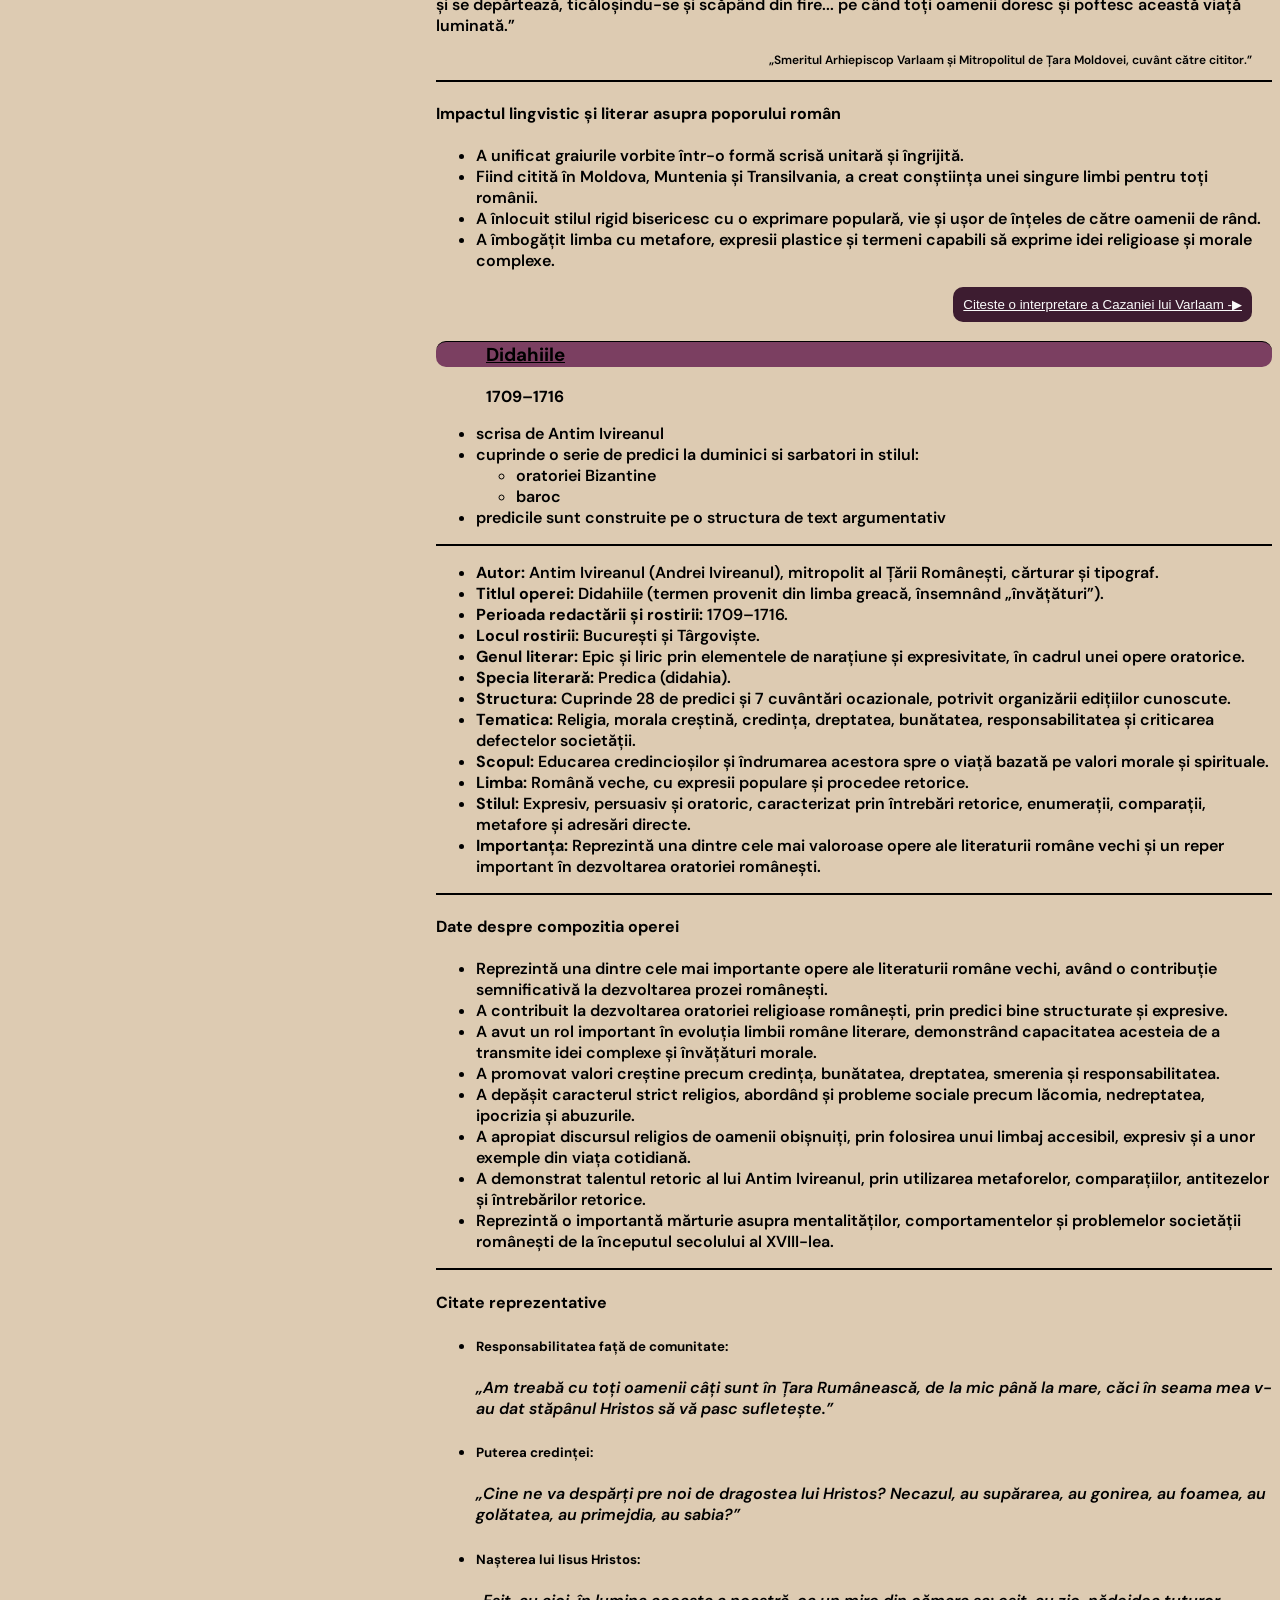
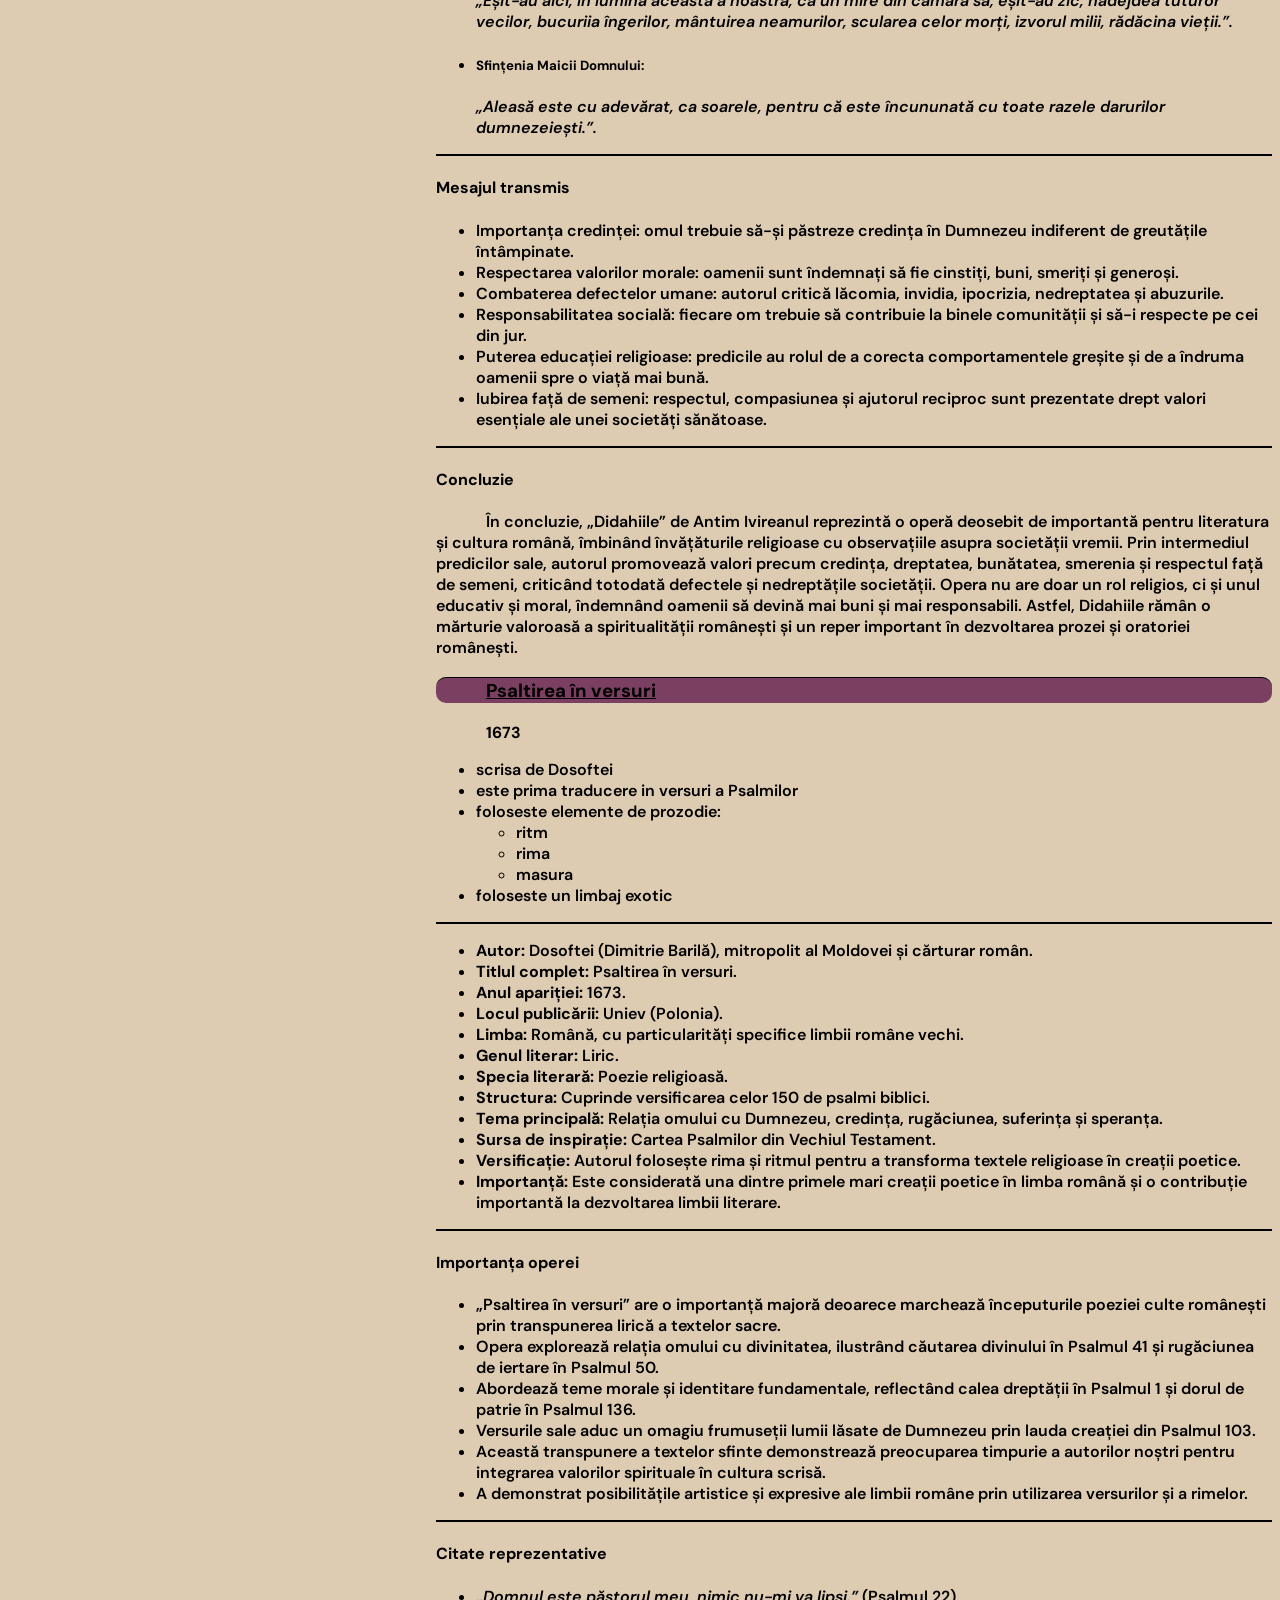
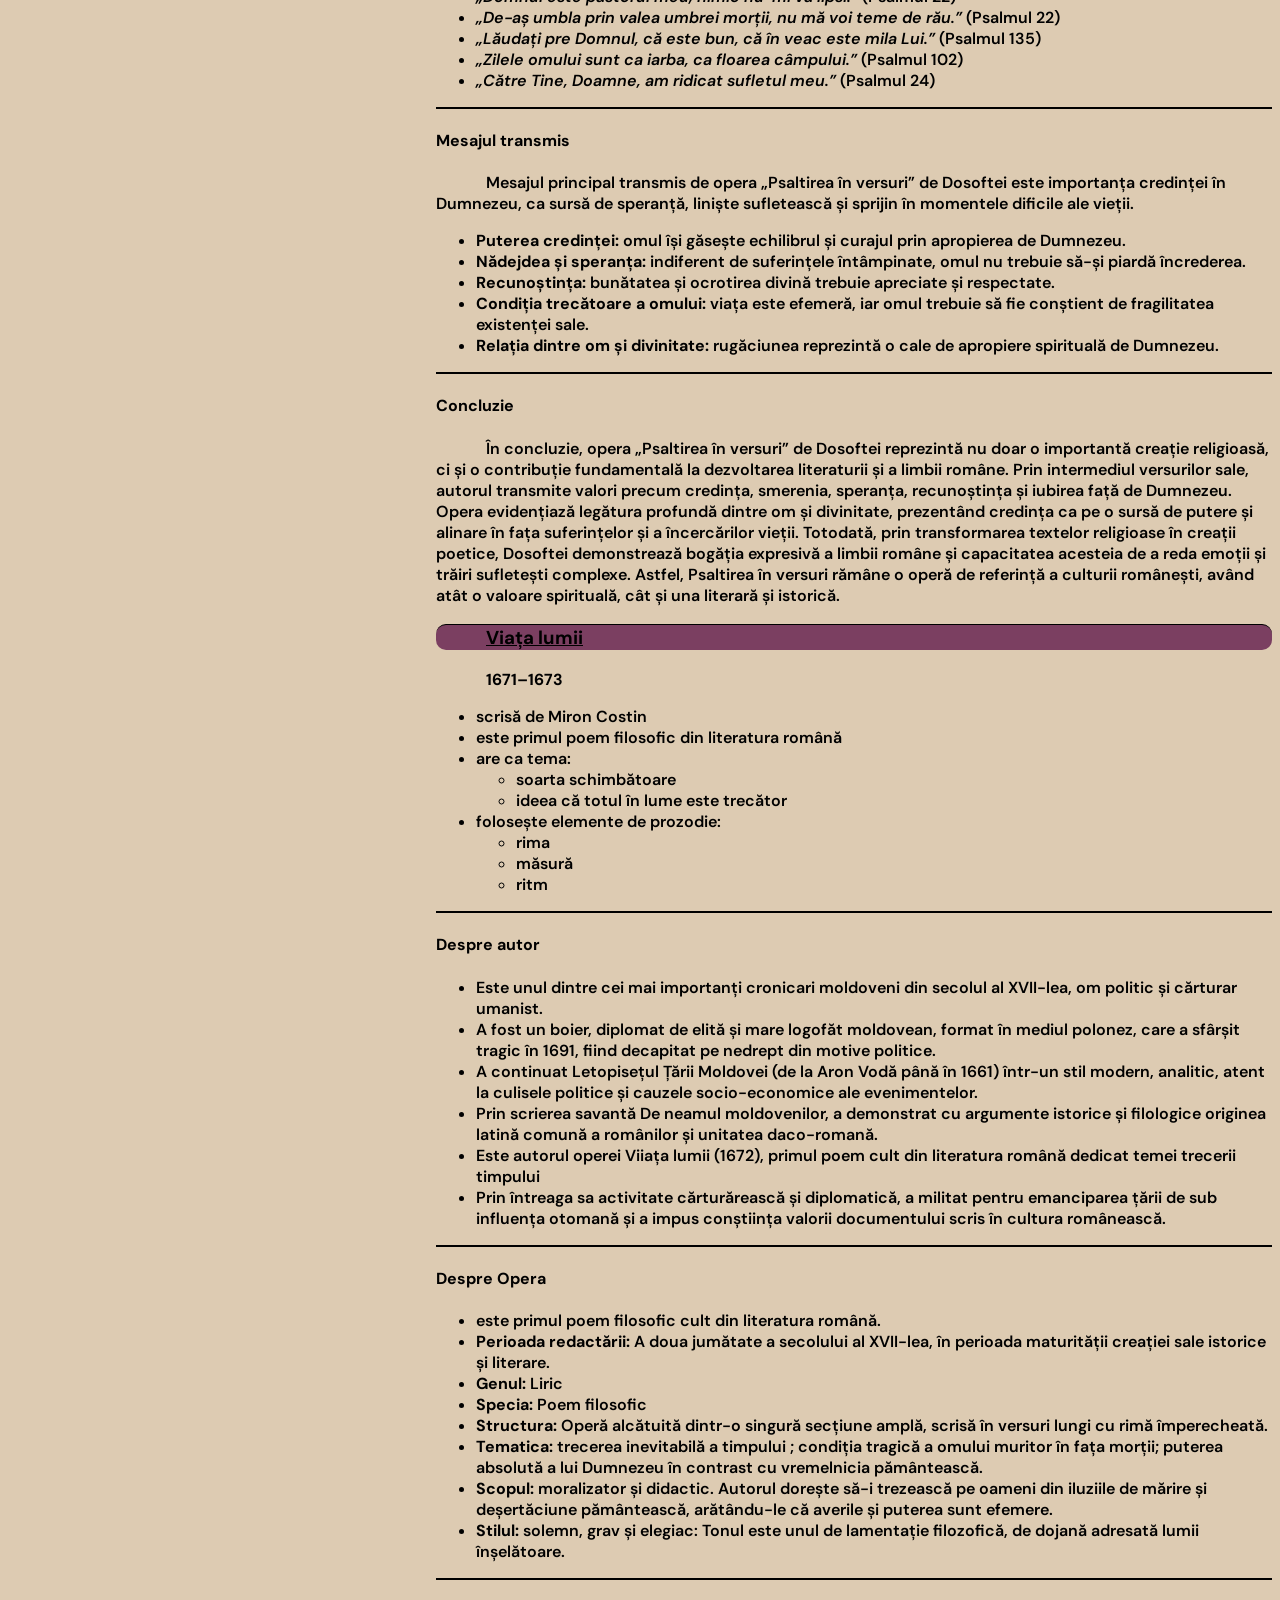
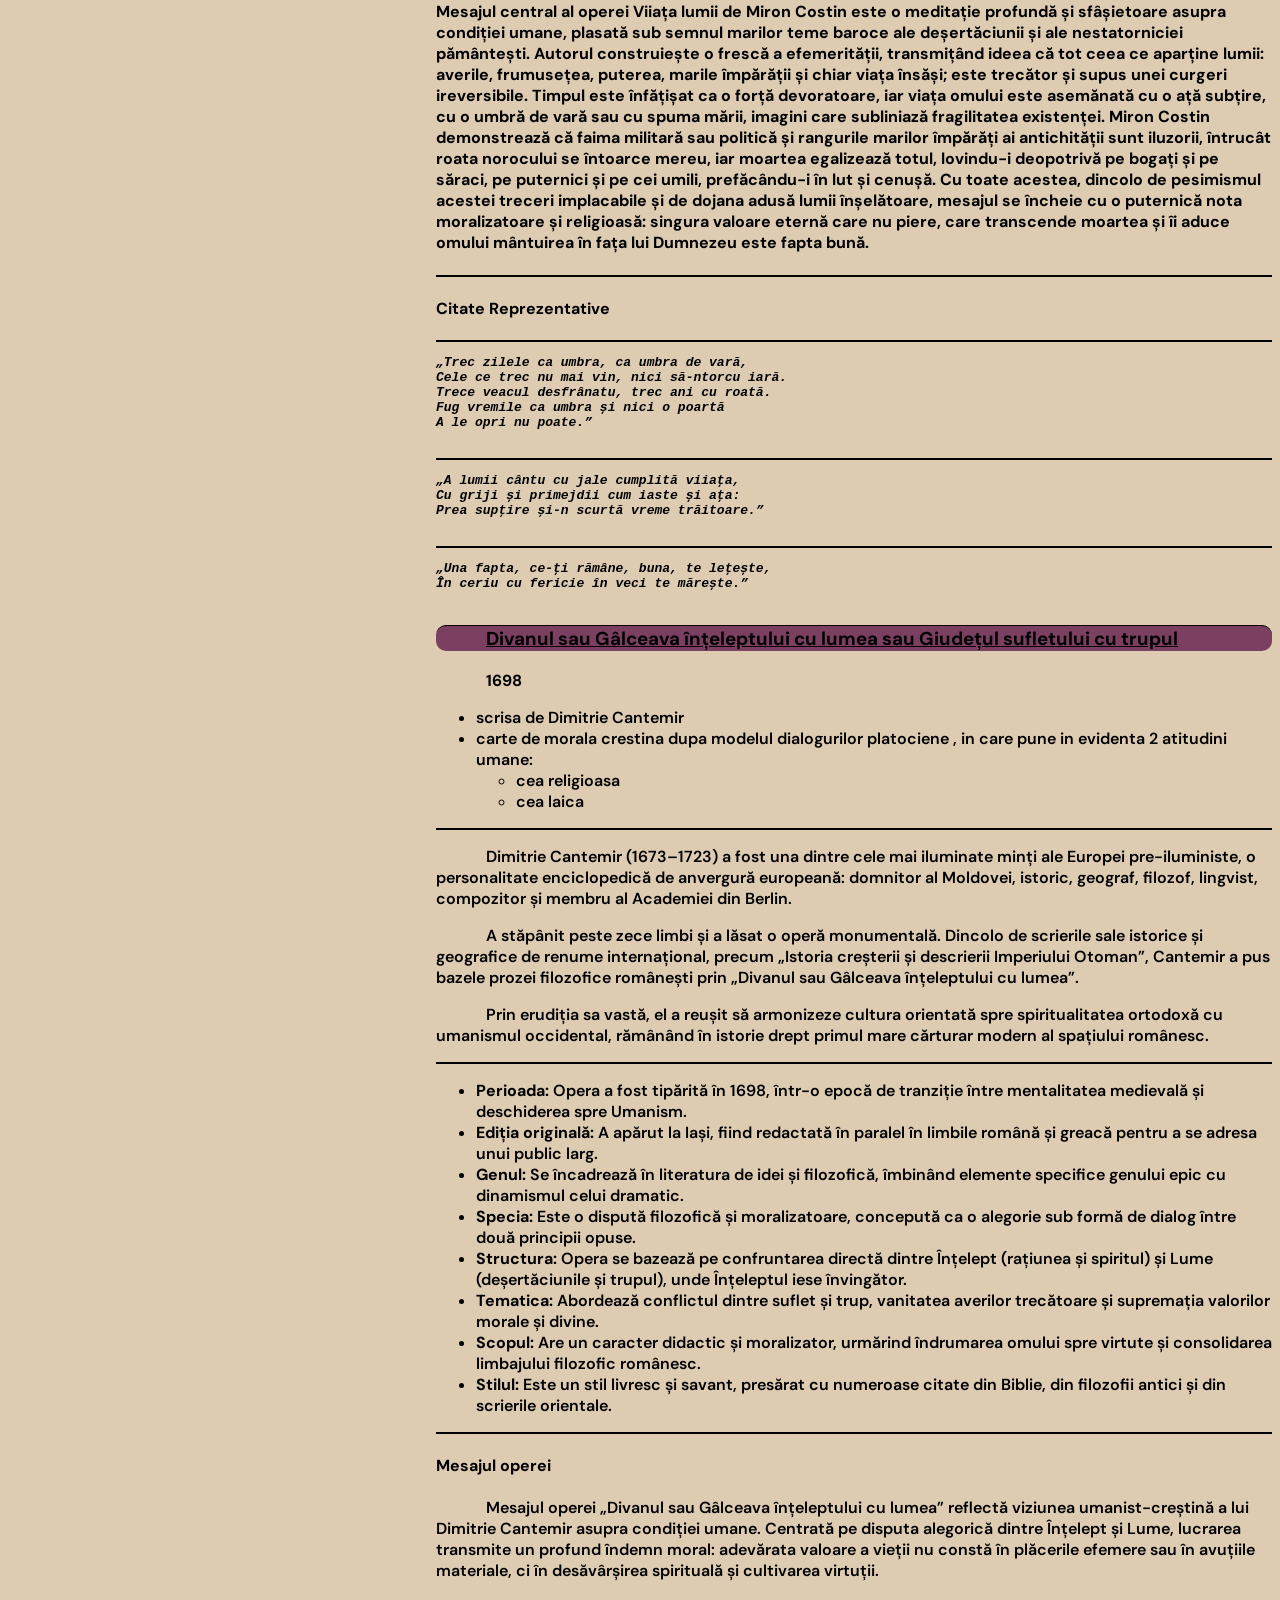
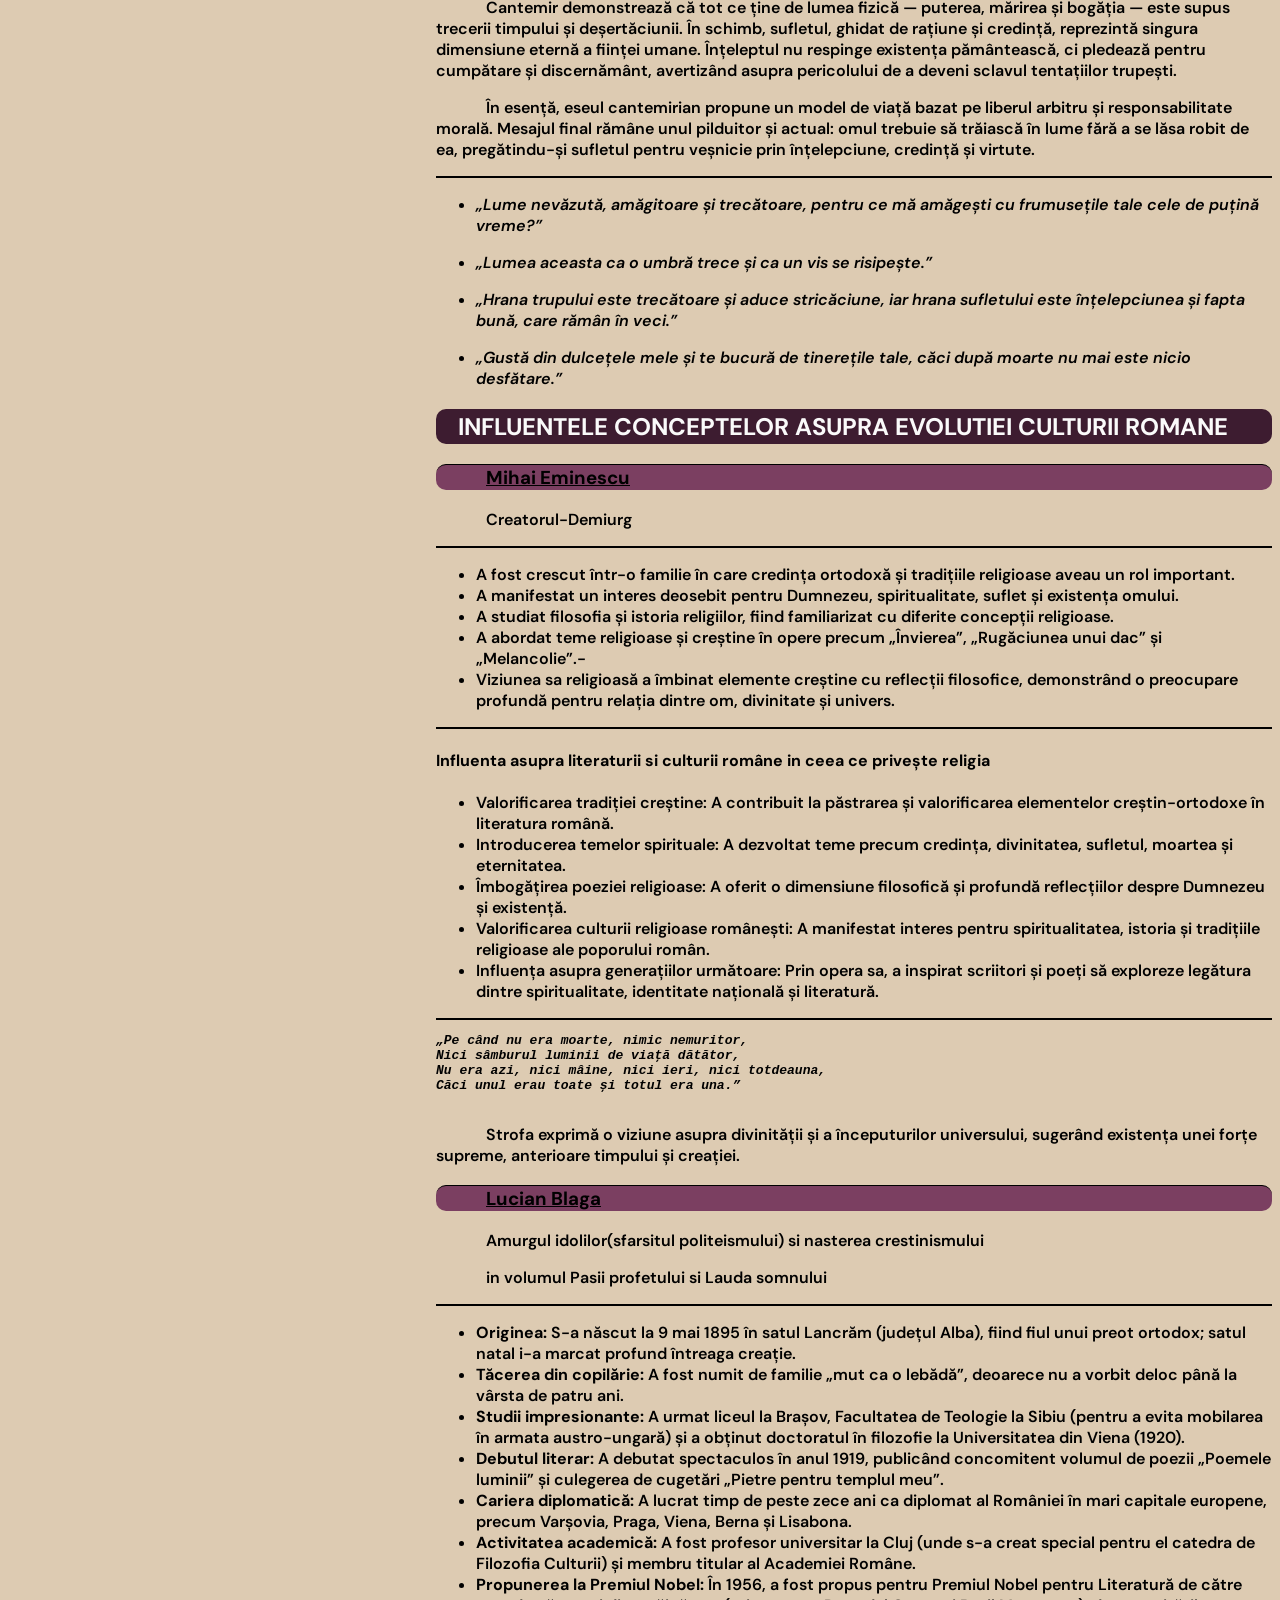
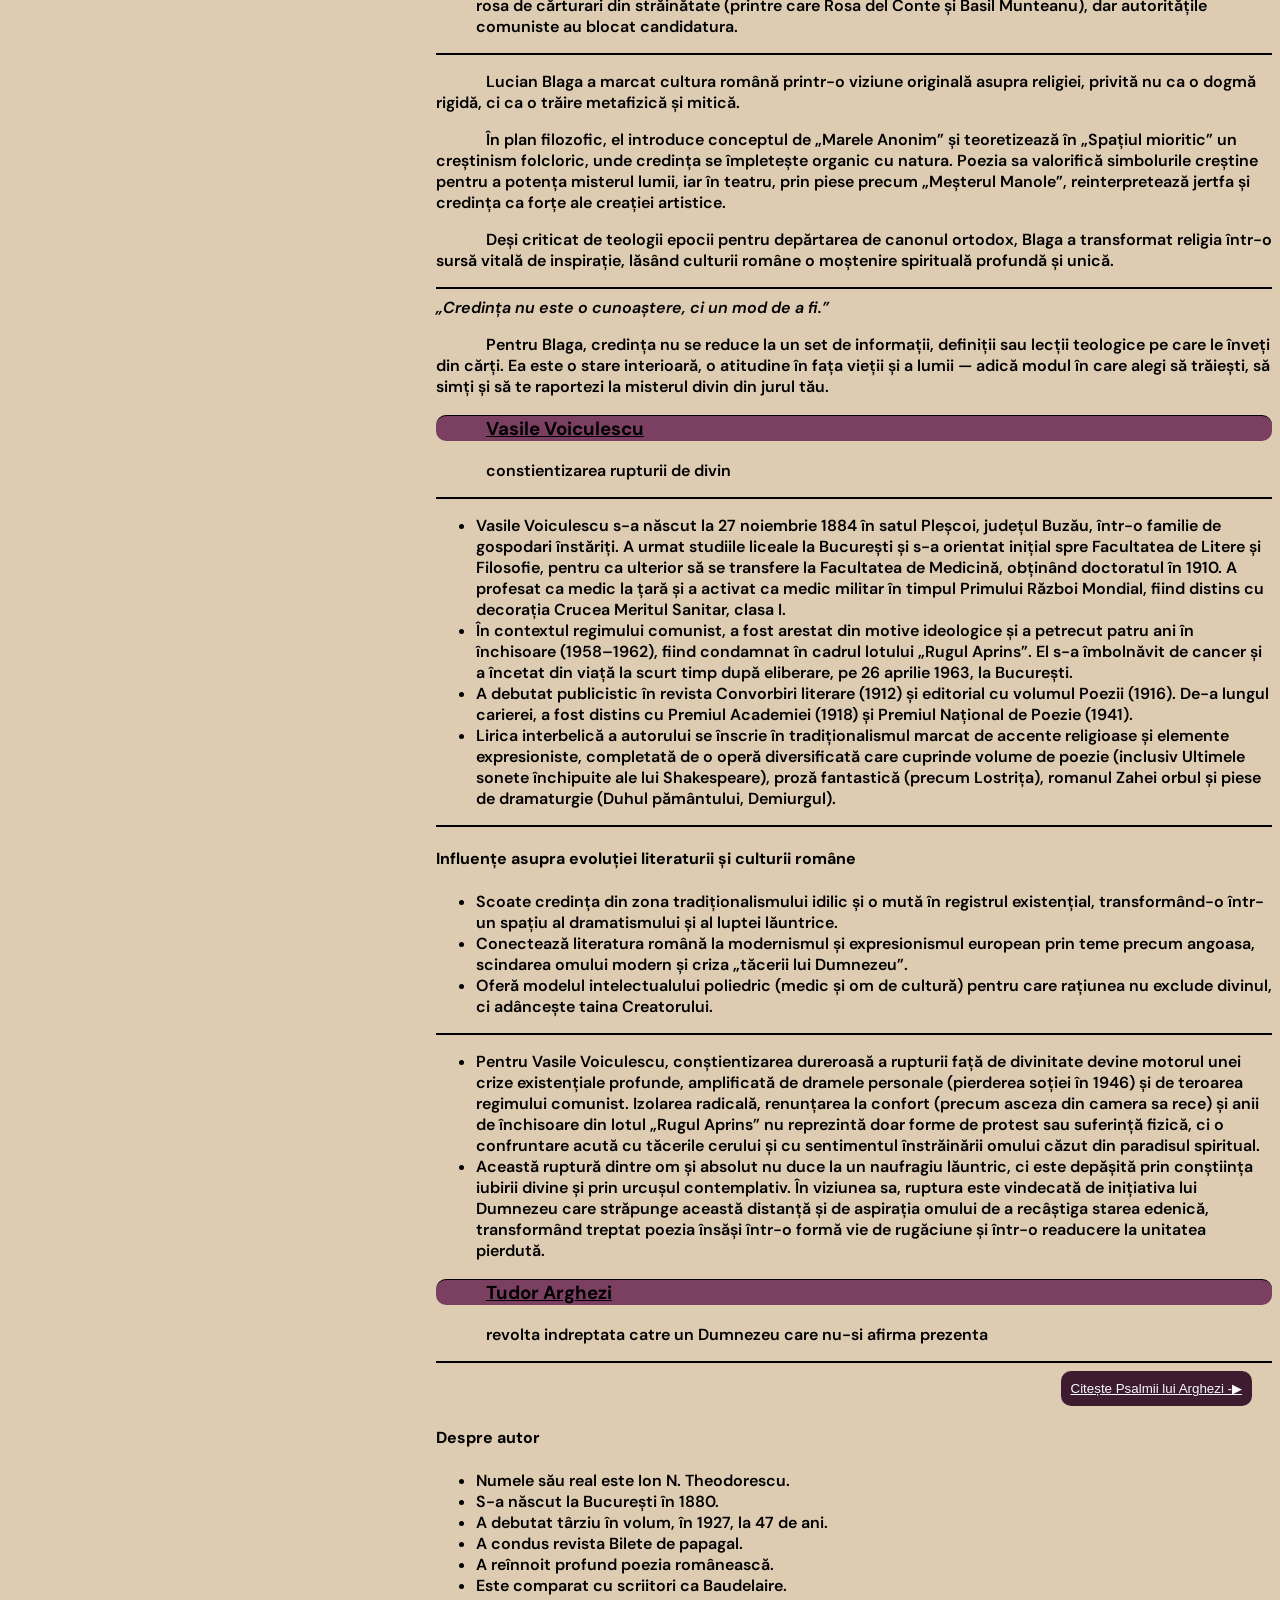
==== commit 7a6534df: "prepared the code to use images again" ====
--- a/index.html
+++ b/index.html
@@ -121,7 +121,18 @@
             <li>Credeau in nemurirea sufletului;</li>
             <li>Zeu=Zalmoxis.</li>
         </ul>
-        <img src="https://i.pinimg.com/474x/c6/54/f9/c654f981b059c21d90f6a179aee688eb.jpg">
+        <figure>
+            <img src="https://i.pinimg.com/474x/c6/54/f9/c654f981b059c21d90f6a179aee688eb.jpg" style="width:22vw">
+            <figcaption>
+                Zeul Zalmoxis
+            </figcaption>
+        </figure>
+        <figure>
+            <img src="https://touristinromania.wordpress.com/wp-content/uploads/2013/04/zamolxe-cu-lupii.jpg?w=584" style="width:22vw">
+            <figcaption>
+                Zalmoxis ca rege 
+            </figcaption>
+        </figure>
         <h3 id="politeismul">POLITEISMUL GRECO-ROMAN</h3>
         <ul>
             <li>VII i.Hr.-IV d.Hr.</li>
@@ -143,6 +154,24 @@
                     </ul>
             </li>
         </ul>
+        <figure>
+            <img src="https://encrypted-tbn0.gstatic.com/images?q=tbn:ANd9GcSrr7ziWxAqTv4crNJ1y9czweBMsMkVh-Em4BLCjRmpug&s=10" style="width:auto; height:15vw">
+            <figcaption>
+                Zeii Minerva, Jupiter și Junona
+            </figcaption>
+        </figure>
+        <figure>
+            <img src="https://thumb.wikimedia.org/wikipedia/commons/thumb/3/30/Isis_-_Vienna.jpg/330px-Isis_-_Vienna.jpg?utm_source=en.wikipedia.org&utm_campaign=parser&utm_content=thumbnail" style="width:auto; height:15vw">
+            <figcaption>
+                Zeița Isis
+            </figcaption>
+        </figure>
+        <figure>
+            <img src="https://i.dailymail.co.uk/i/pix/2018/01/02/22/47B4955A00000578-5229915-image-a-80_1514930974839.jpg" style="width:auto; height:15vw">
+            <figcaption>
+                Zeul Mithras
+            </figcaption>
+        </figure>
         <h3 id="paleocrestinismul">PALEOCRESTINISMUL</h3>
         <ul>
             <li>II-IV d.Hr</li>
@@ -155,6 +184,12 @@
                 </ul></li>
             </ul></li>
             <li>practicat in secret la inceput, devine public dupa anul 313(Edictul de la Milano)</li>
+            <figure>
+                <img src="" style="">
+                <figcaption>
+                    
+                </figcaption>
+            </figure>
         </ul>
         <h3 id="ortodox">CRESTINISM ORTODOX</h3>
         <ul>
--- a/styles.css
+++ b/styles.css
@@ -134,5 +134,26 @@
 button a{
     color:var(--white);
 }
-
-
+figure{
+    background-color:var(--mid);
+    display: inline-block;
+    width: min-content;
+    padding:20px;
+    filter:drop-shadow(hsla(0, 0%, 0%, 0.5) 20px 20px 20px);
+    border-radius:10px;
+    margin:10px;
+    font-size:100%;
+}
+figcaption{
+    background-color:var(--dark);
+    color:white;
+    padding:10px;
+    border-radius:0 0 10px 10px ;
+}
+.image{
+    width:auto;
+    height:100px;
+}
+.image:hover{
+    border:3px solid white;
+}
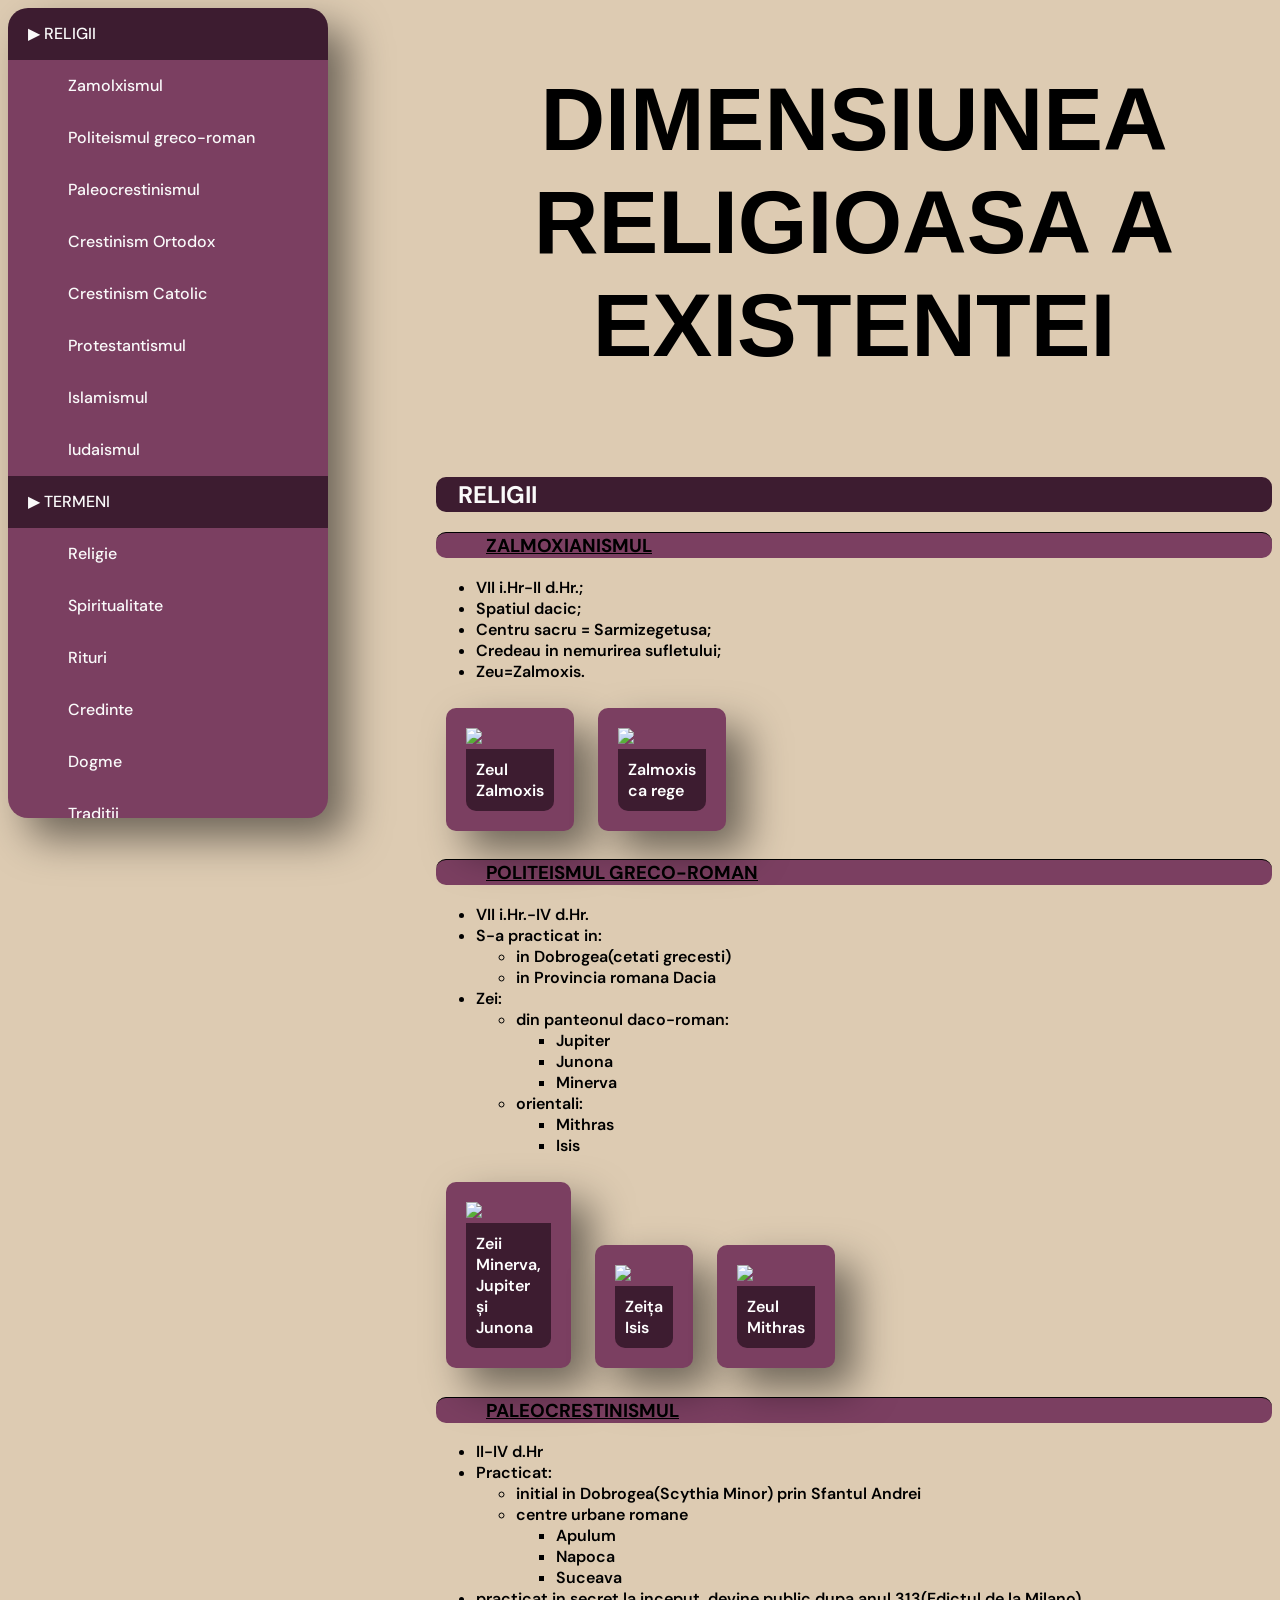
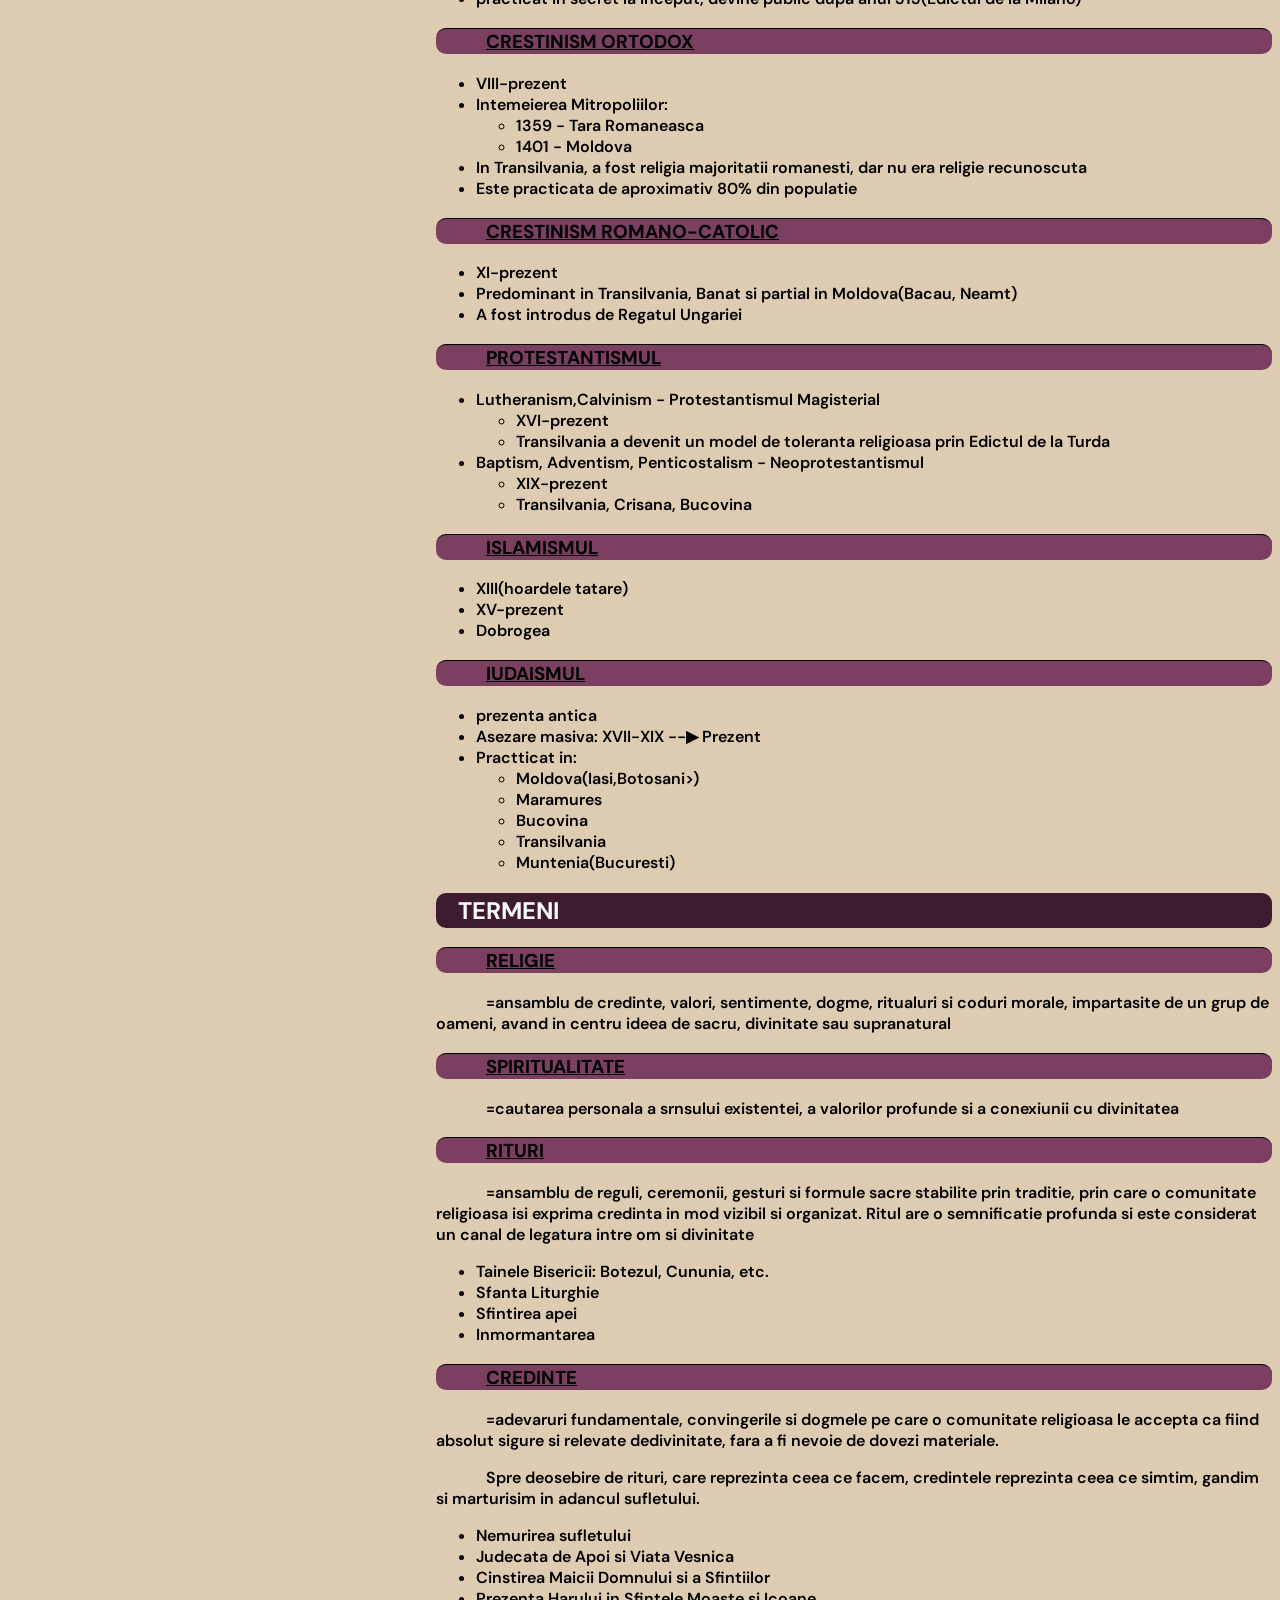
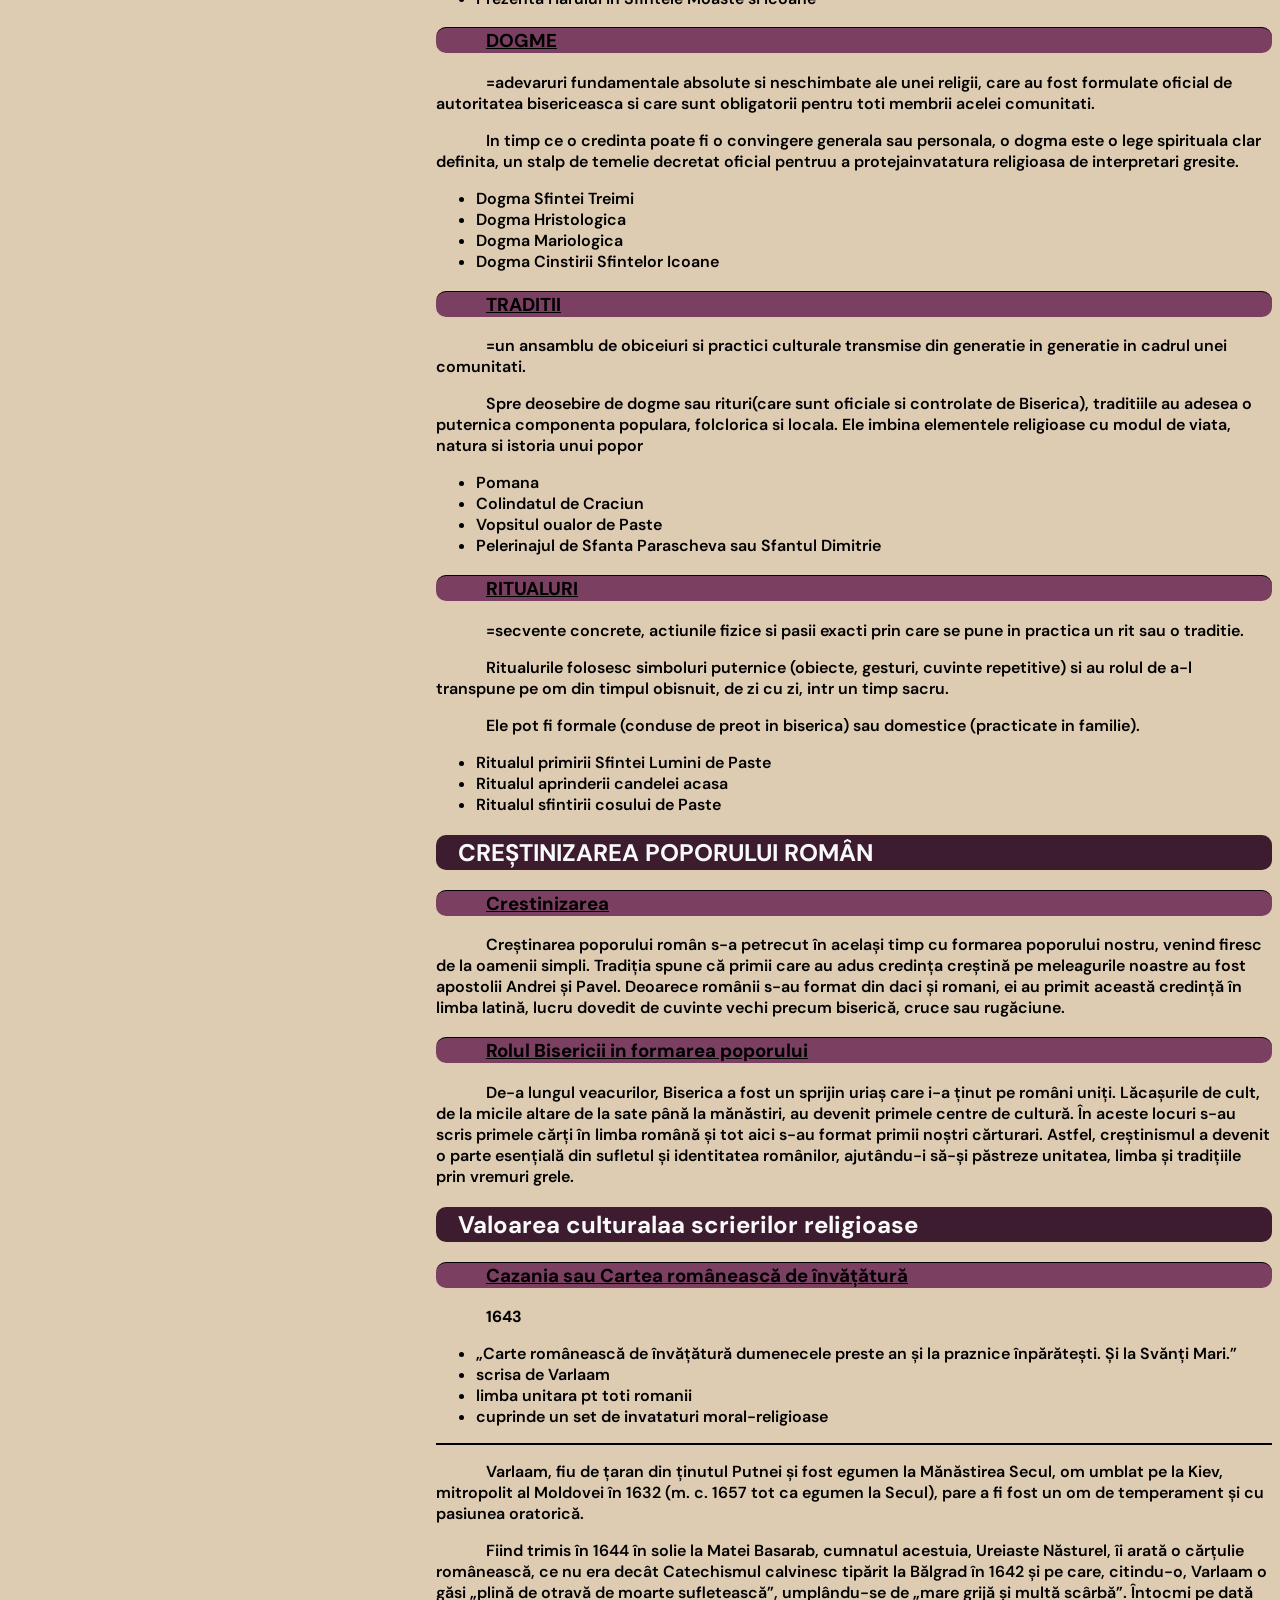
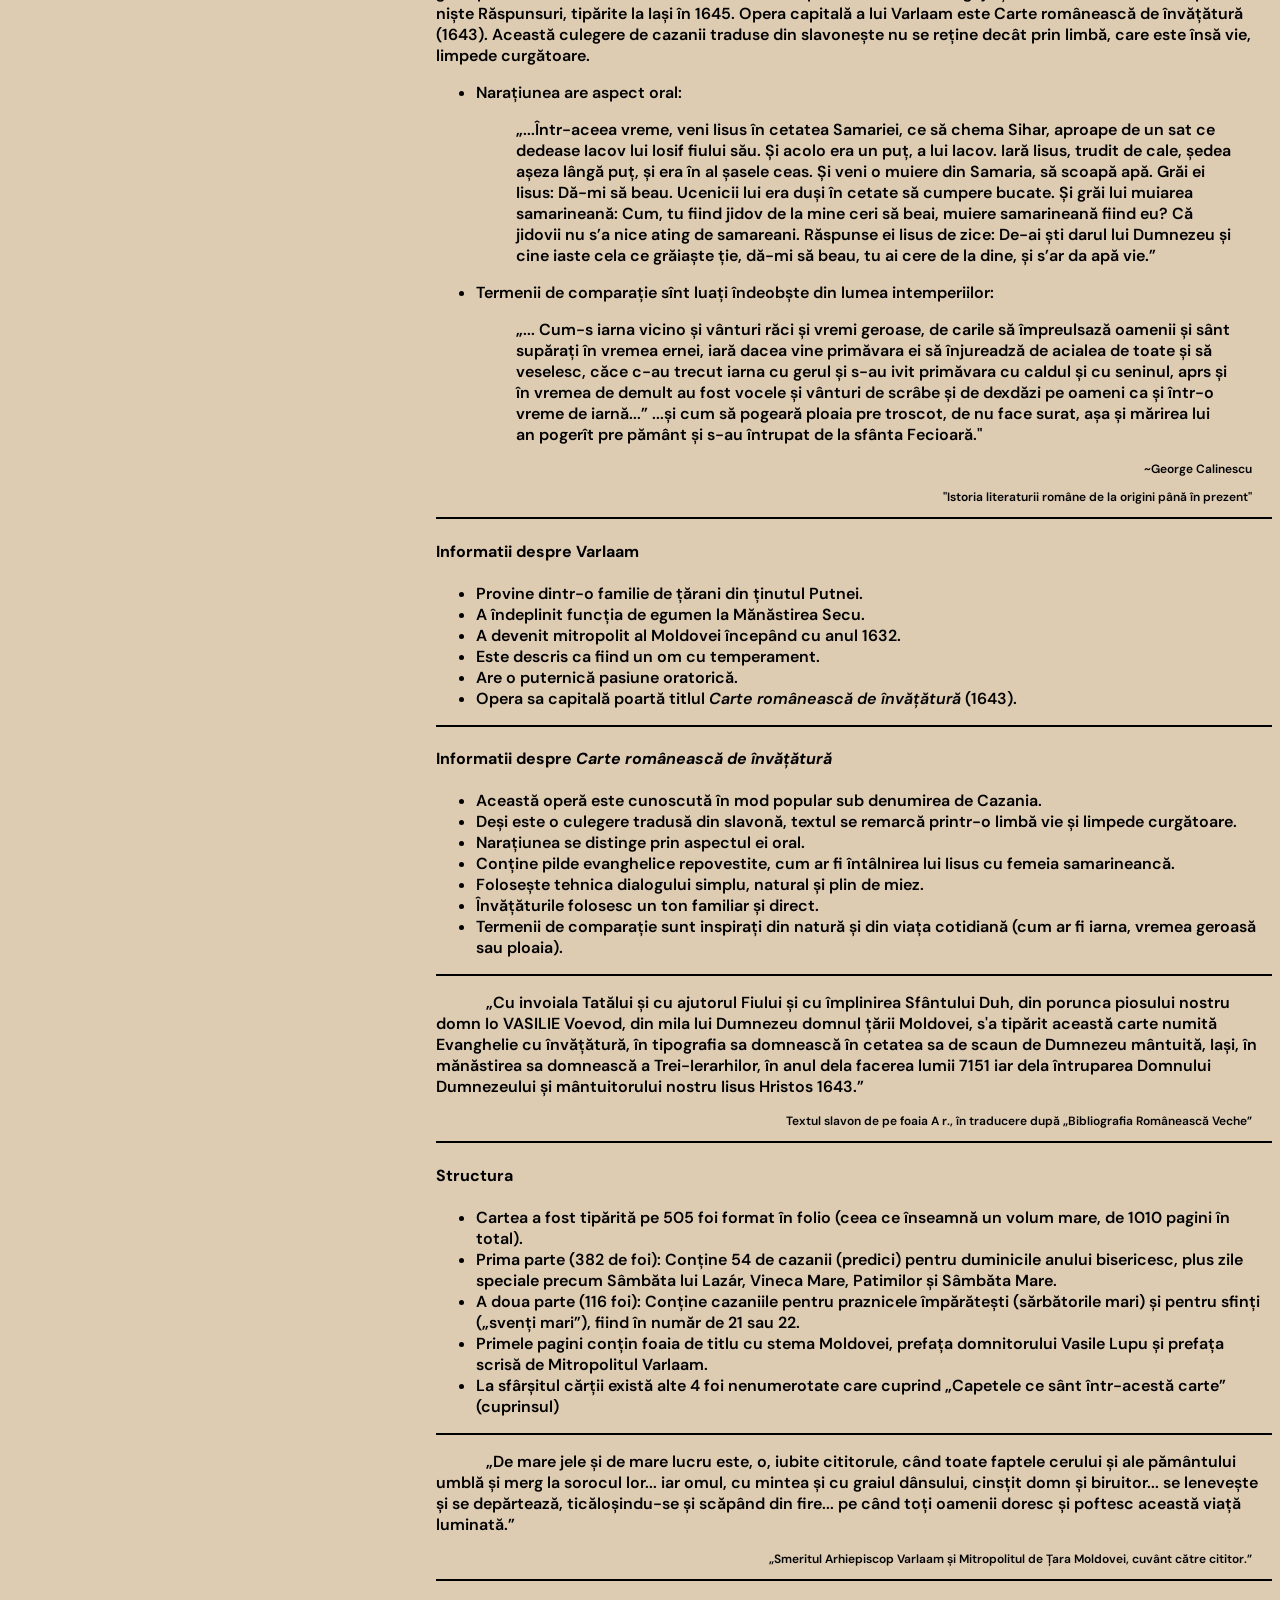
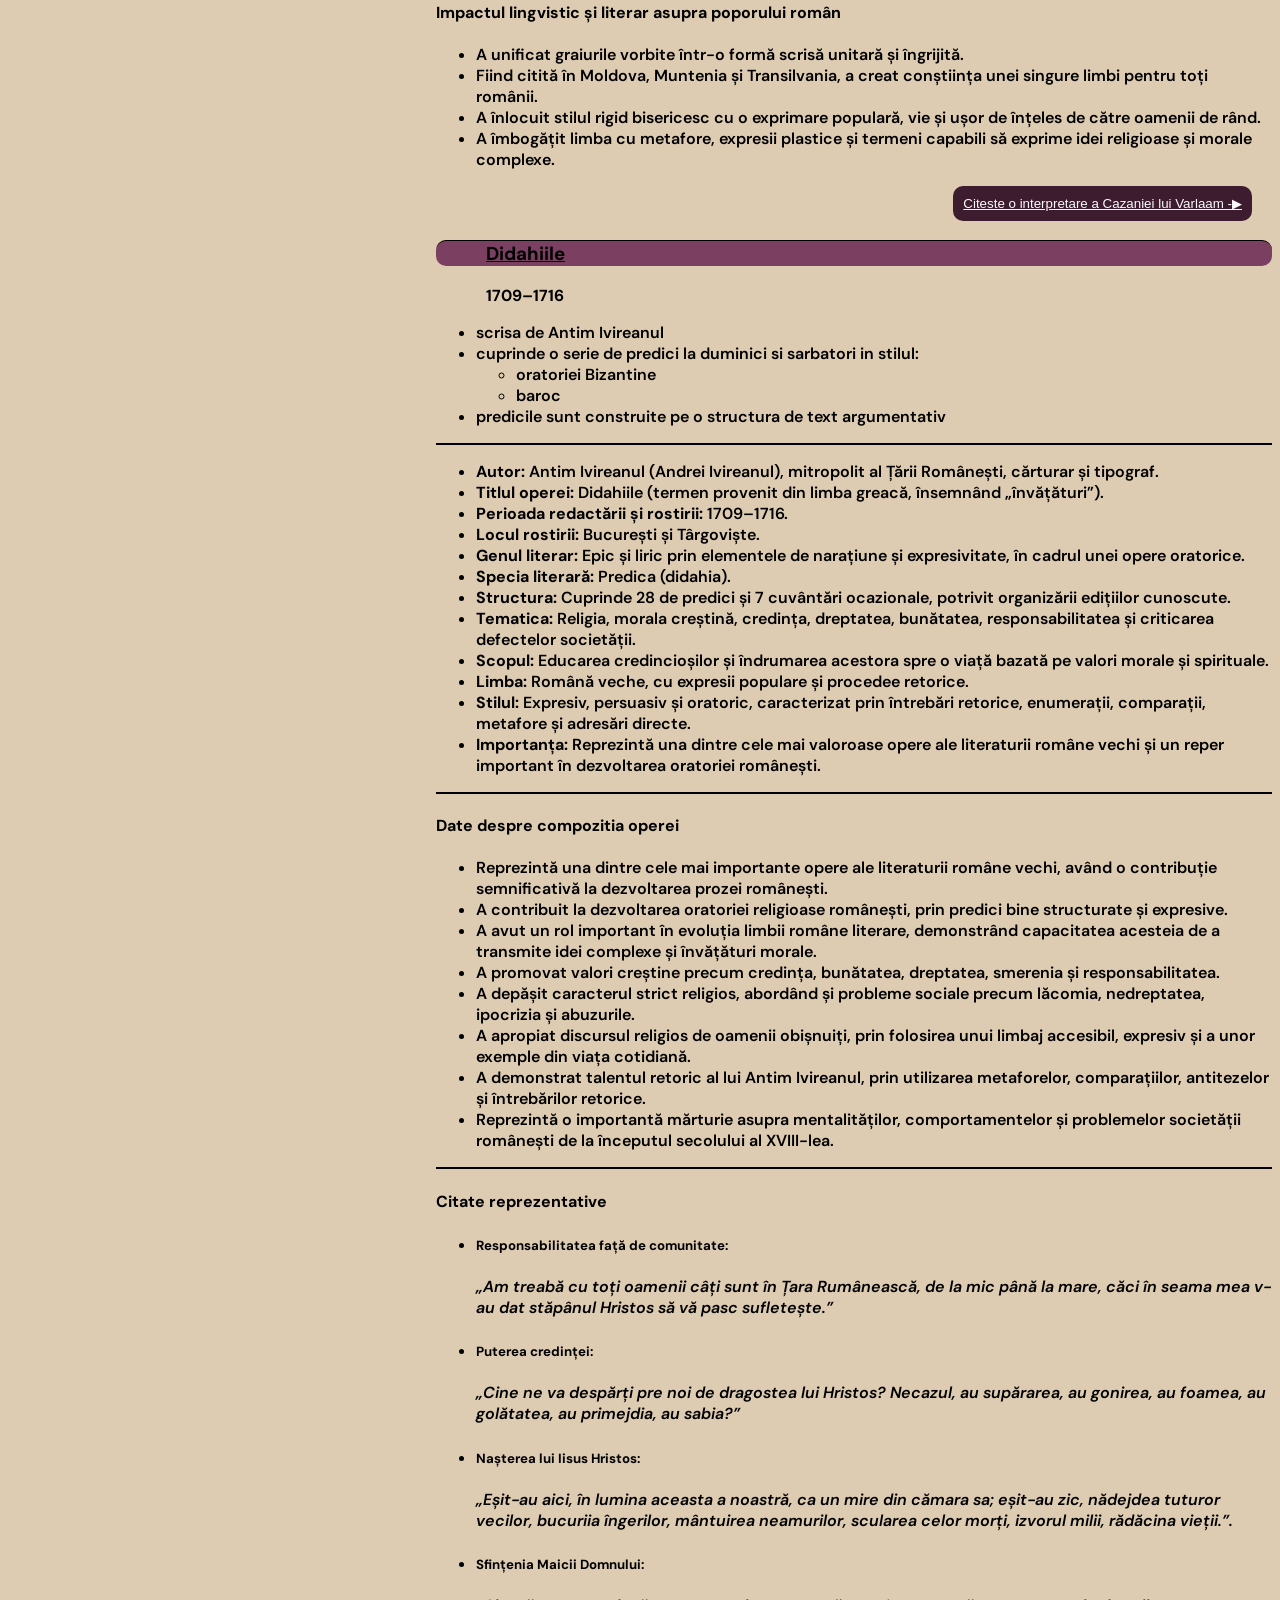
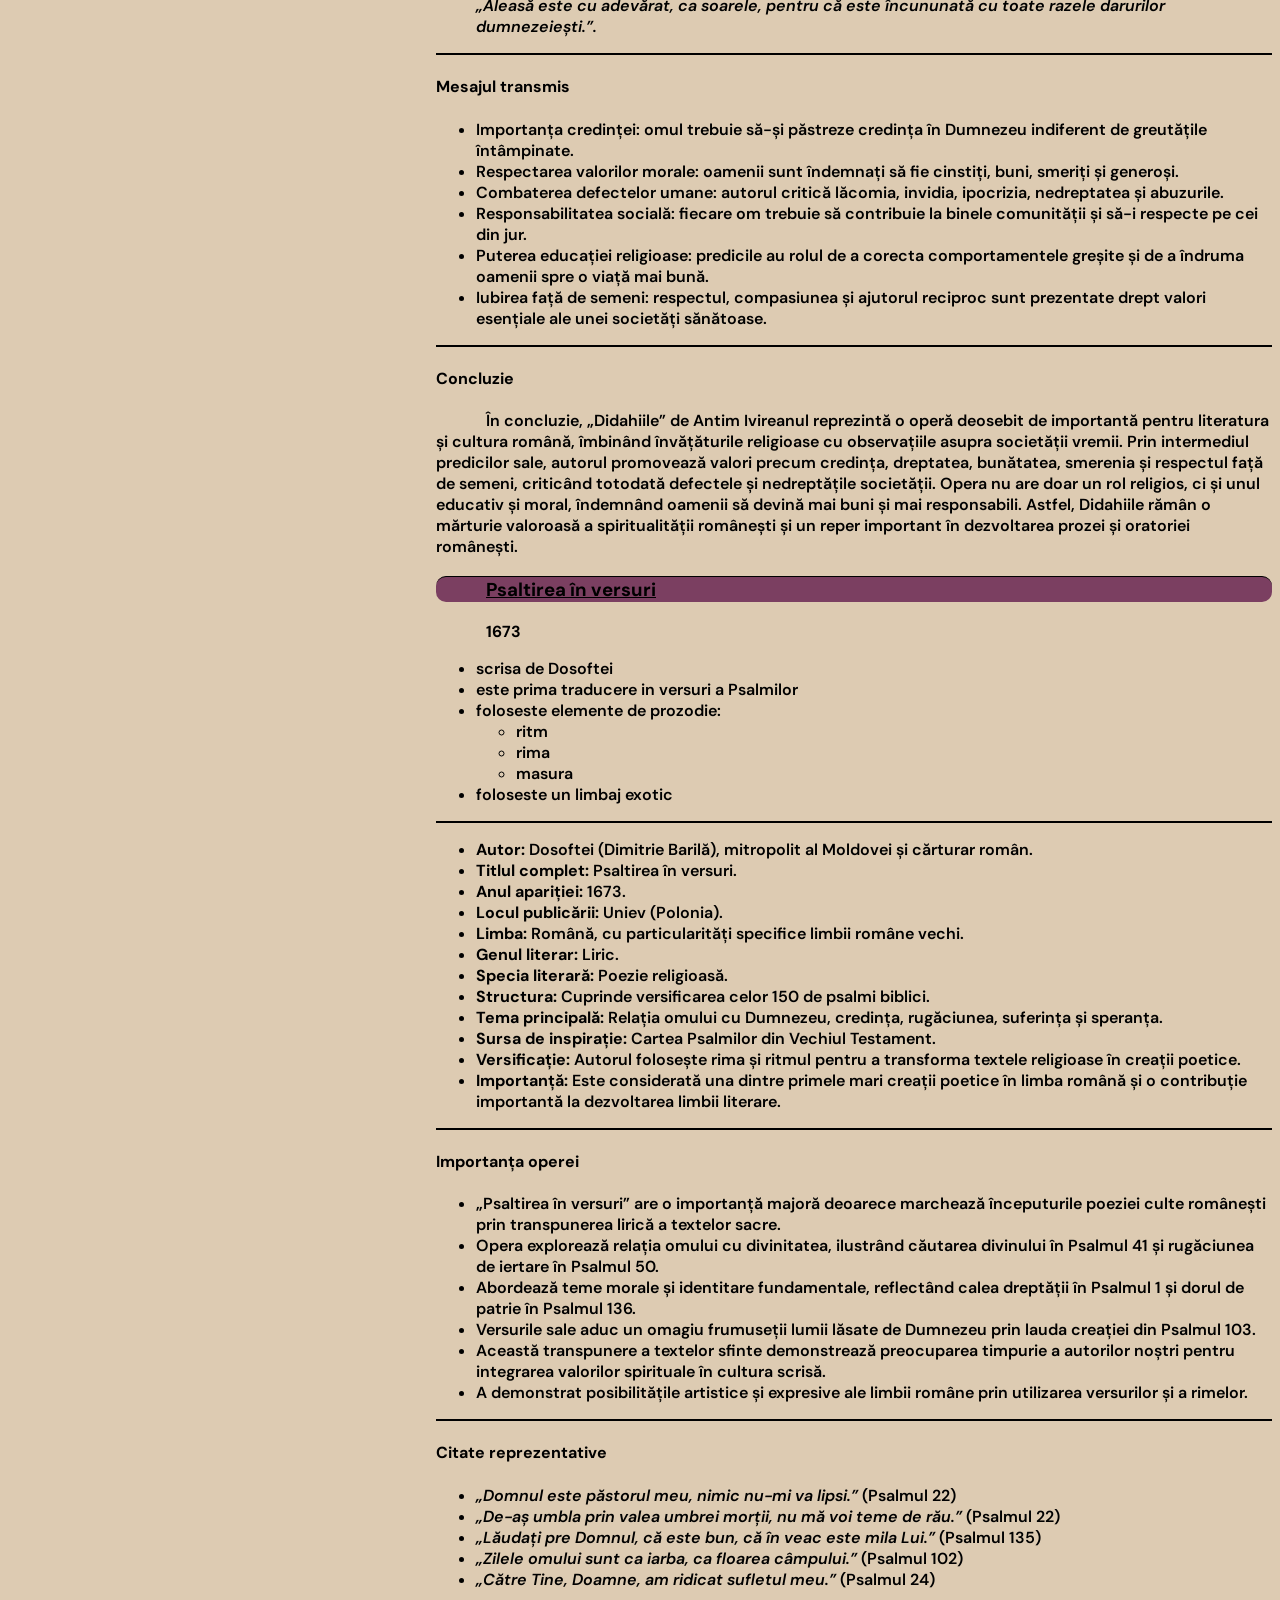
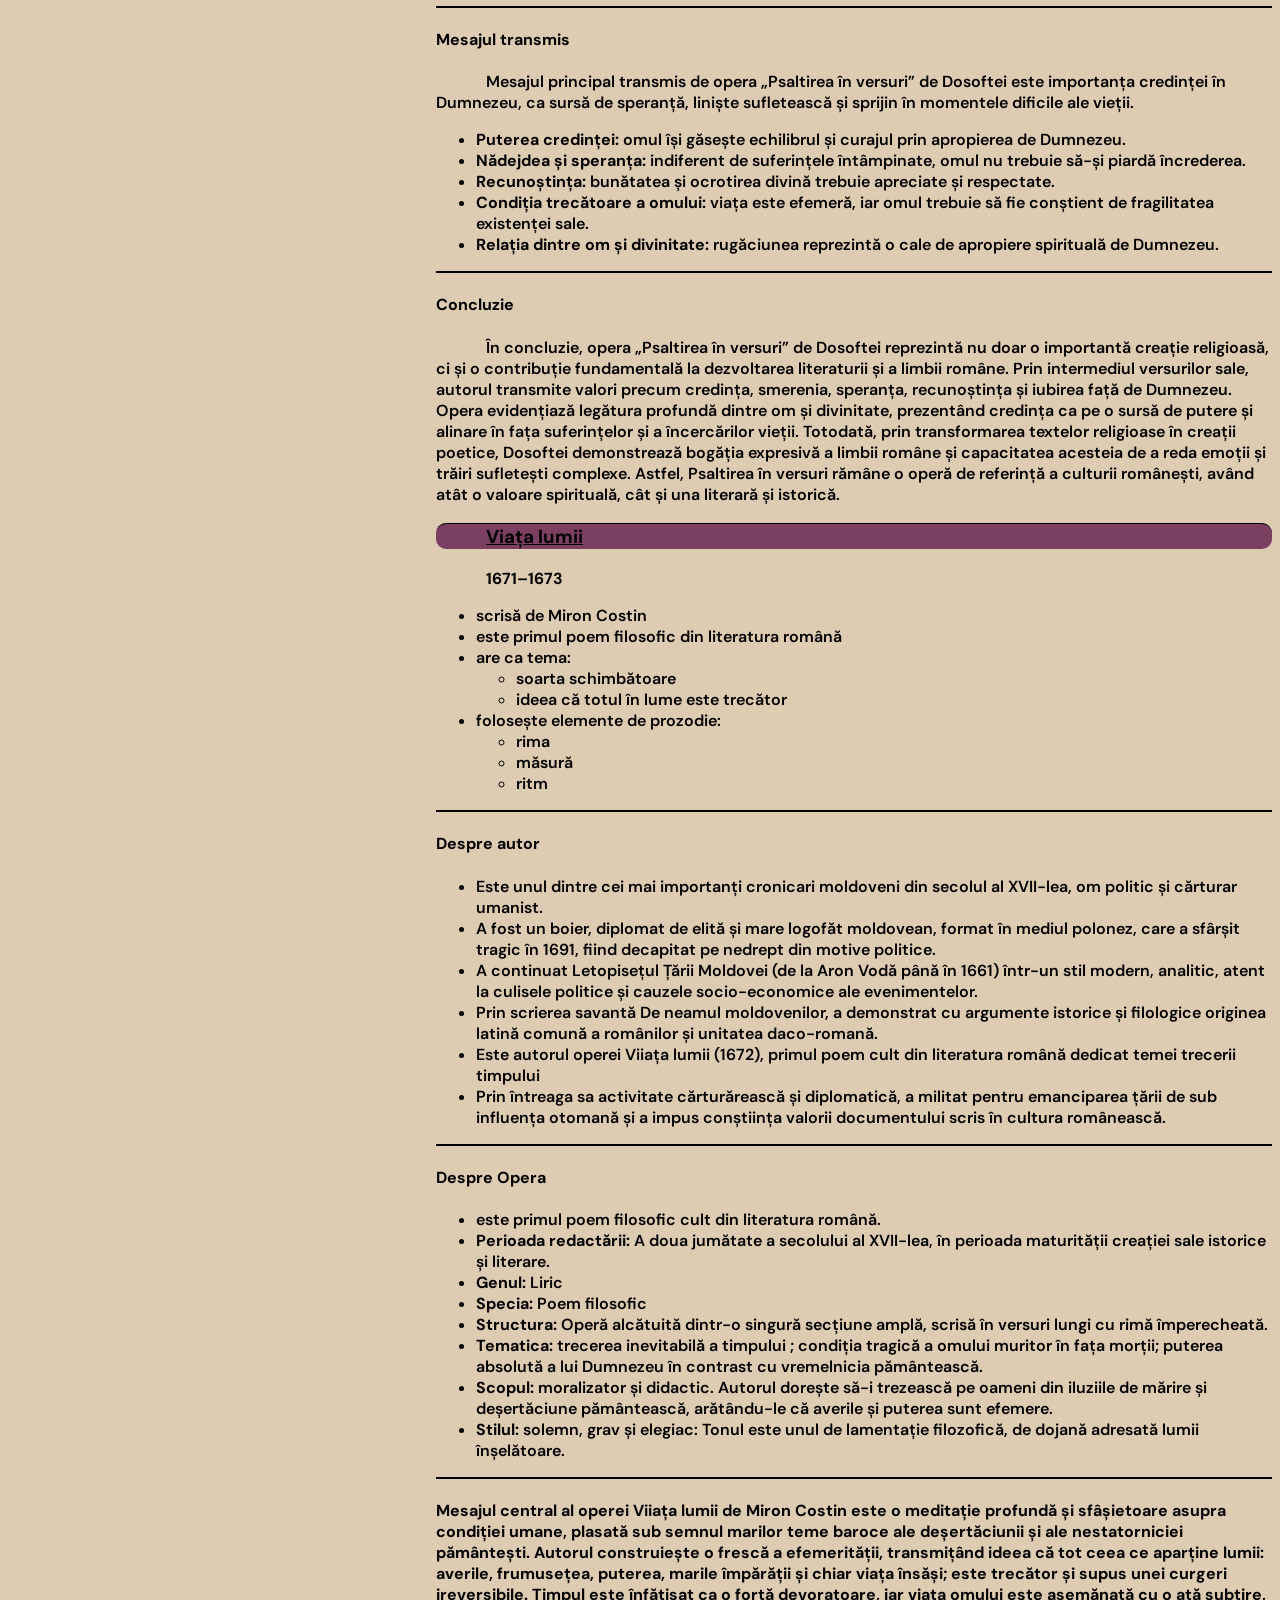
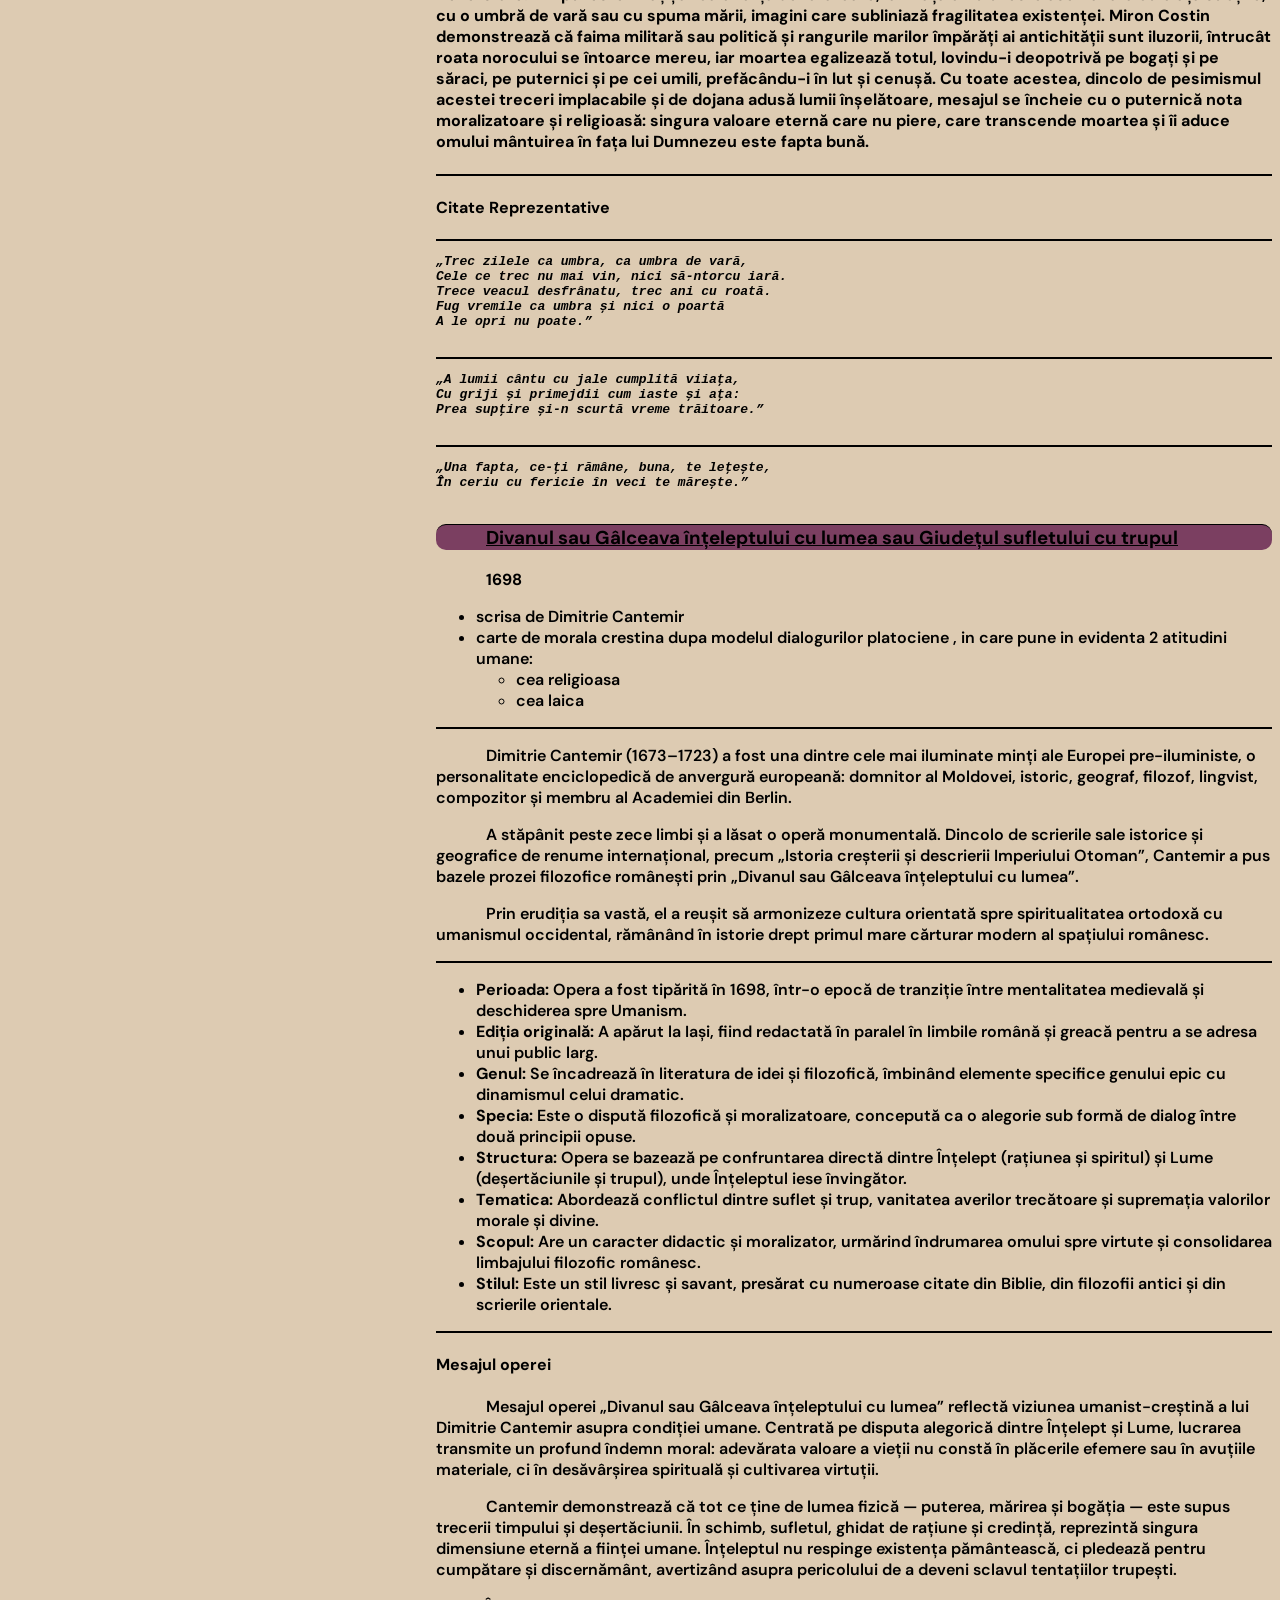
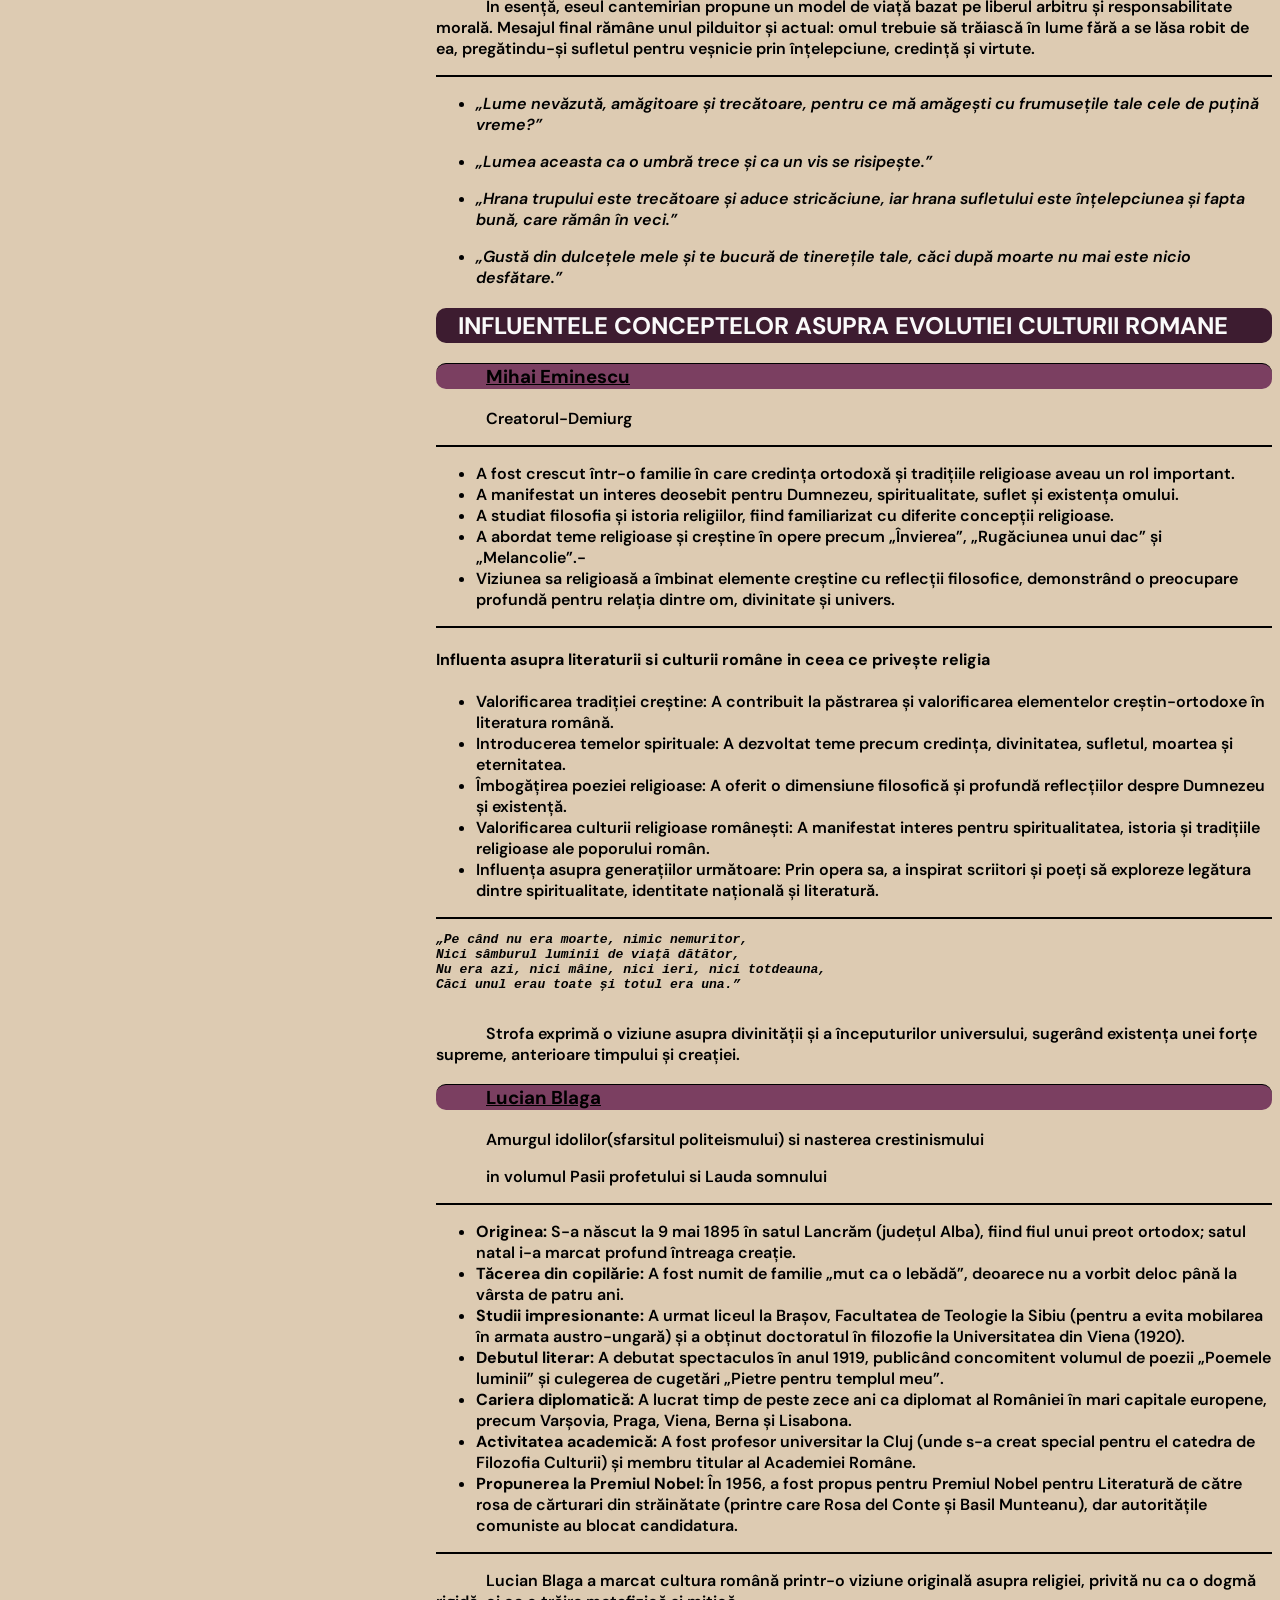
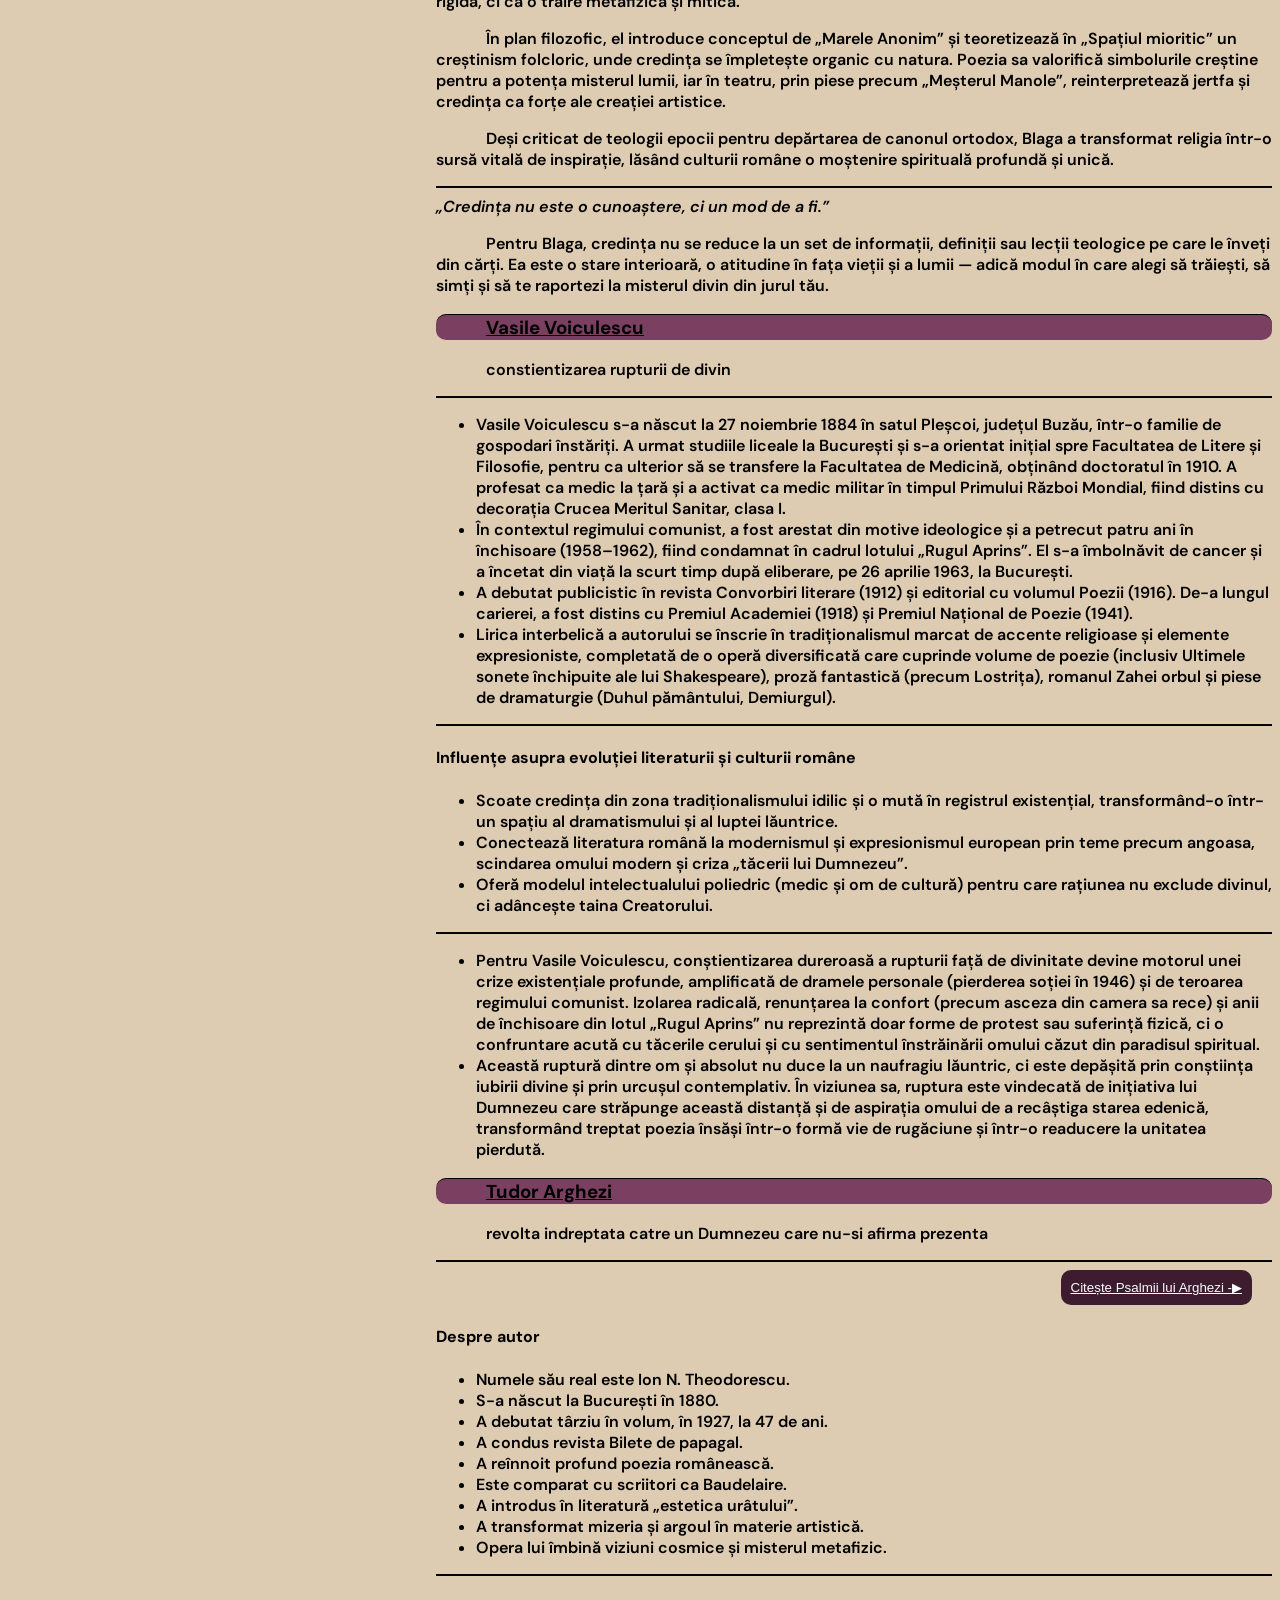
==== commit a277b7c5: "am sters niste linii de cod care nu ajutau" ====
--- a/index.html
+++ b/index.html
@@ -184,12 +184,6 @@
                 </ul></li>
             </ul></li>
             <li>practicat in secret la inceput, devine public dupa anul 313(Edictul de la Milano)</li>
-            <figure>
-                <img src="" style="">
-                <figcaption>
-                    
-                </figcaption>
-            </figure>
         </ul>
         <h3 id="ortodox">CRESTINISM ORTODOX</h3>
         <ul>
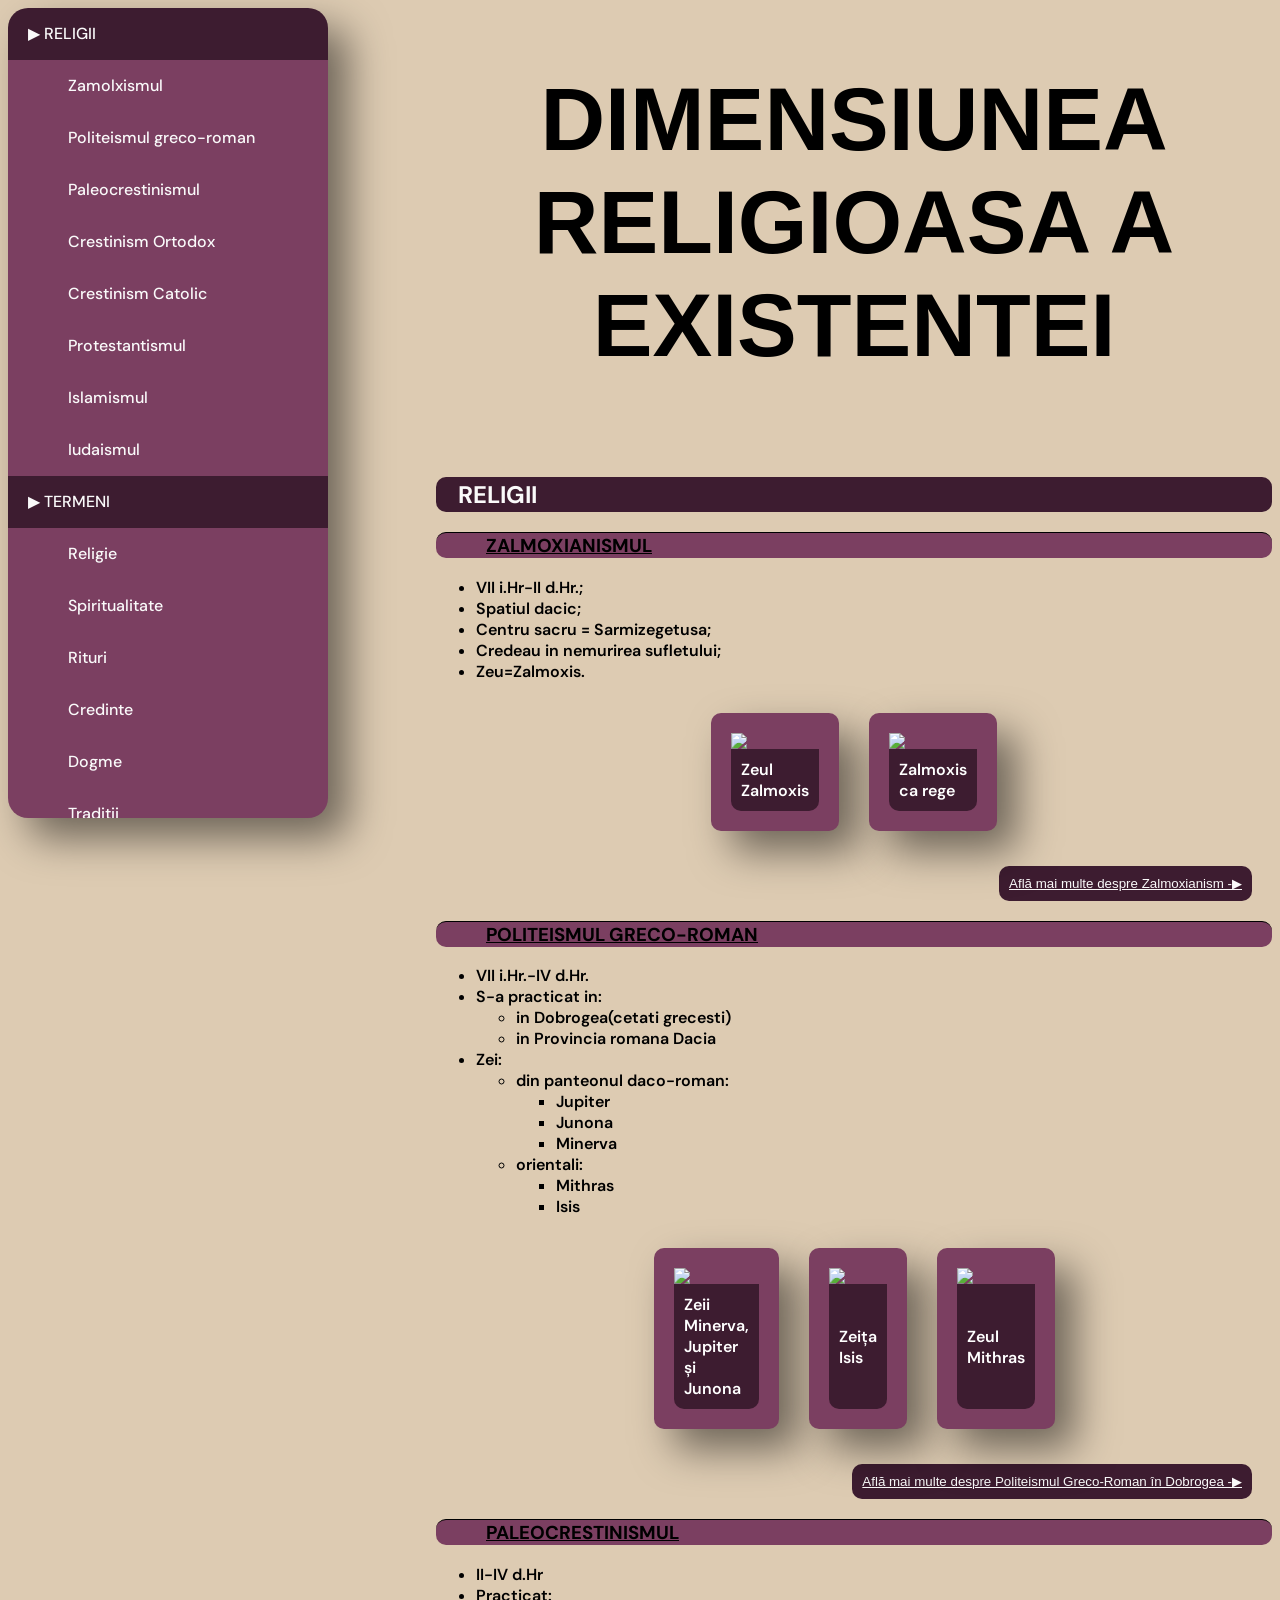
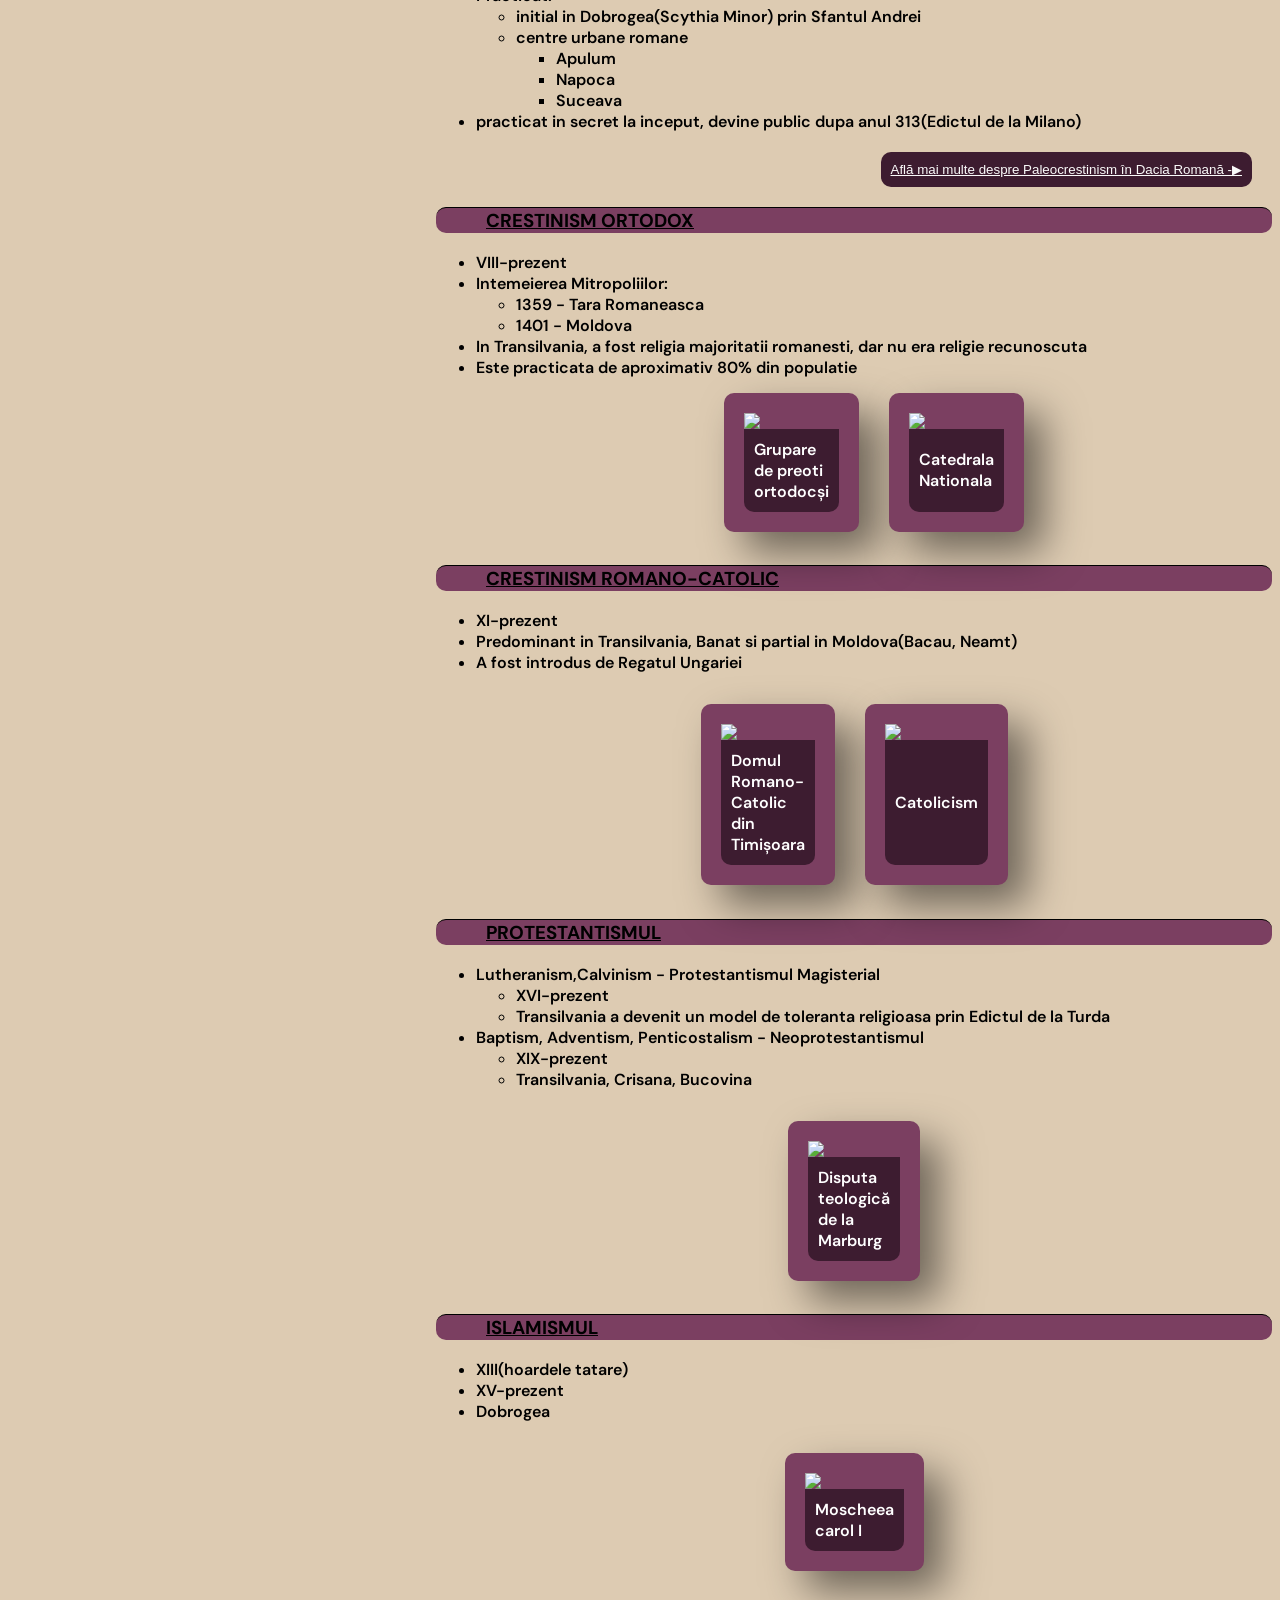
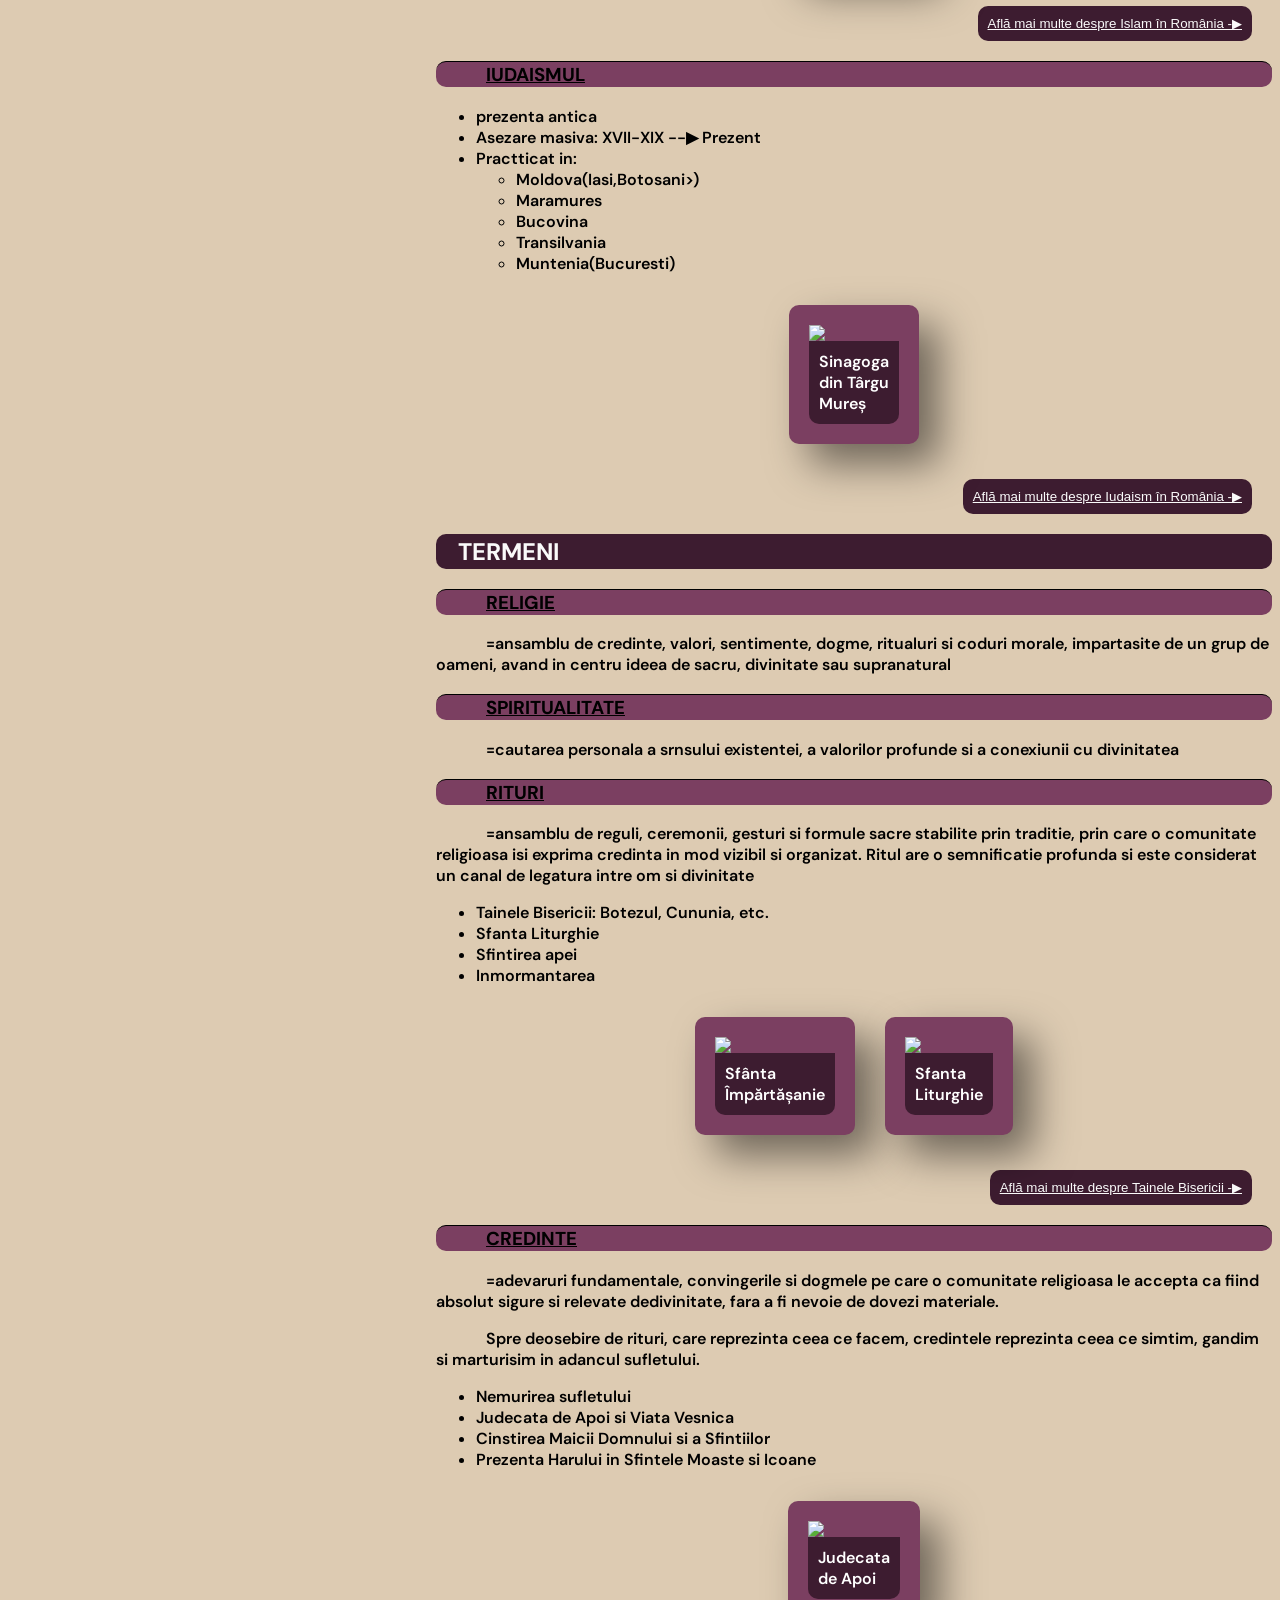
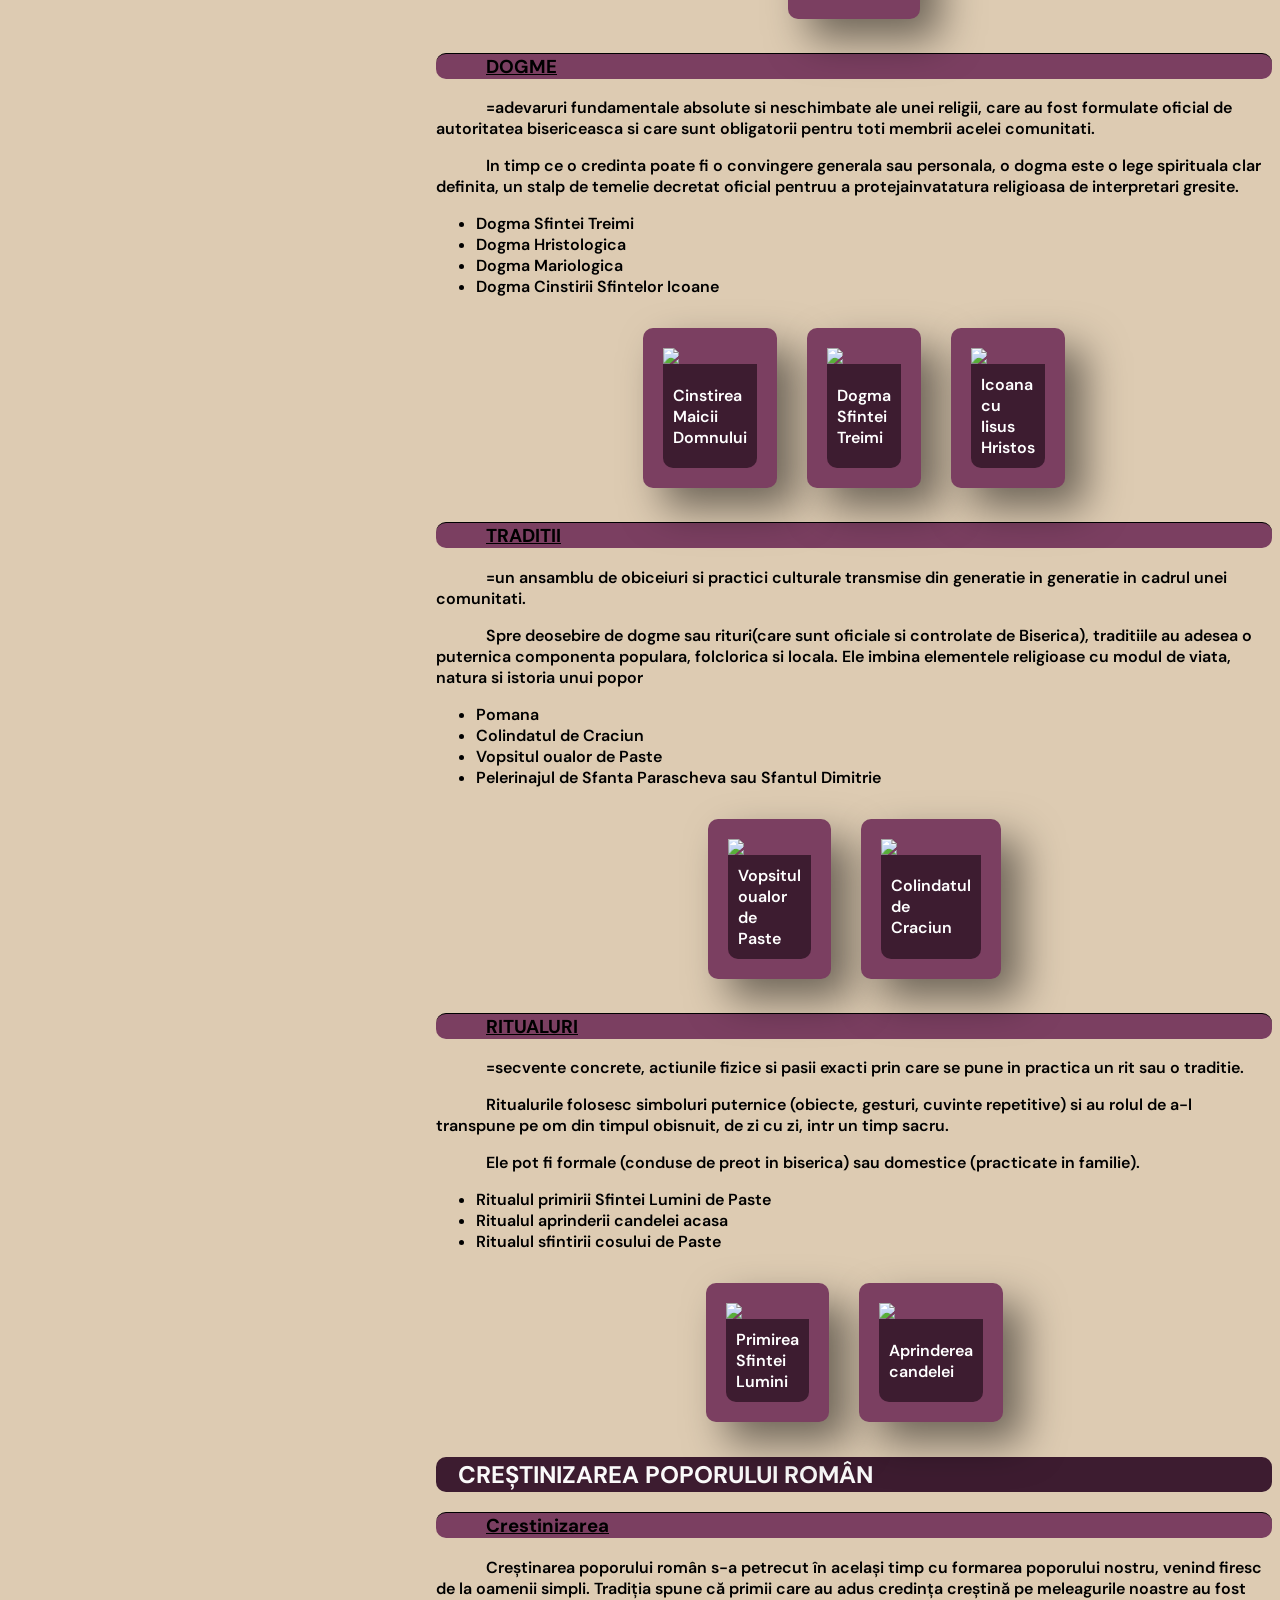
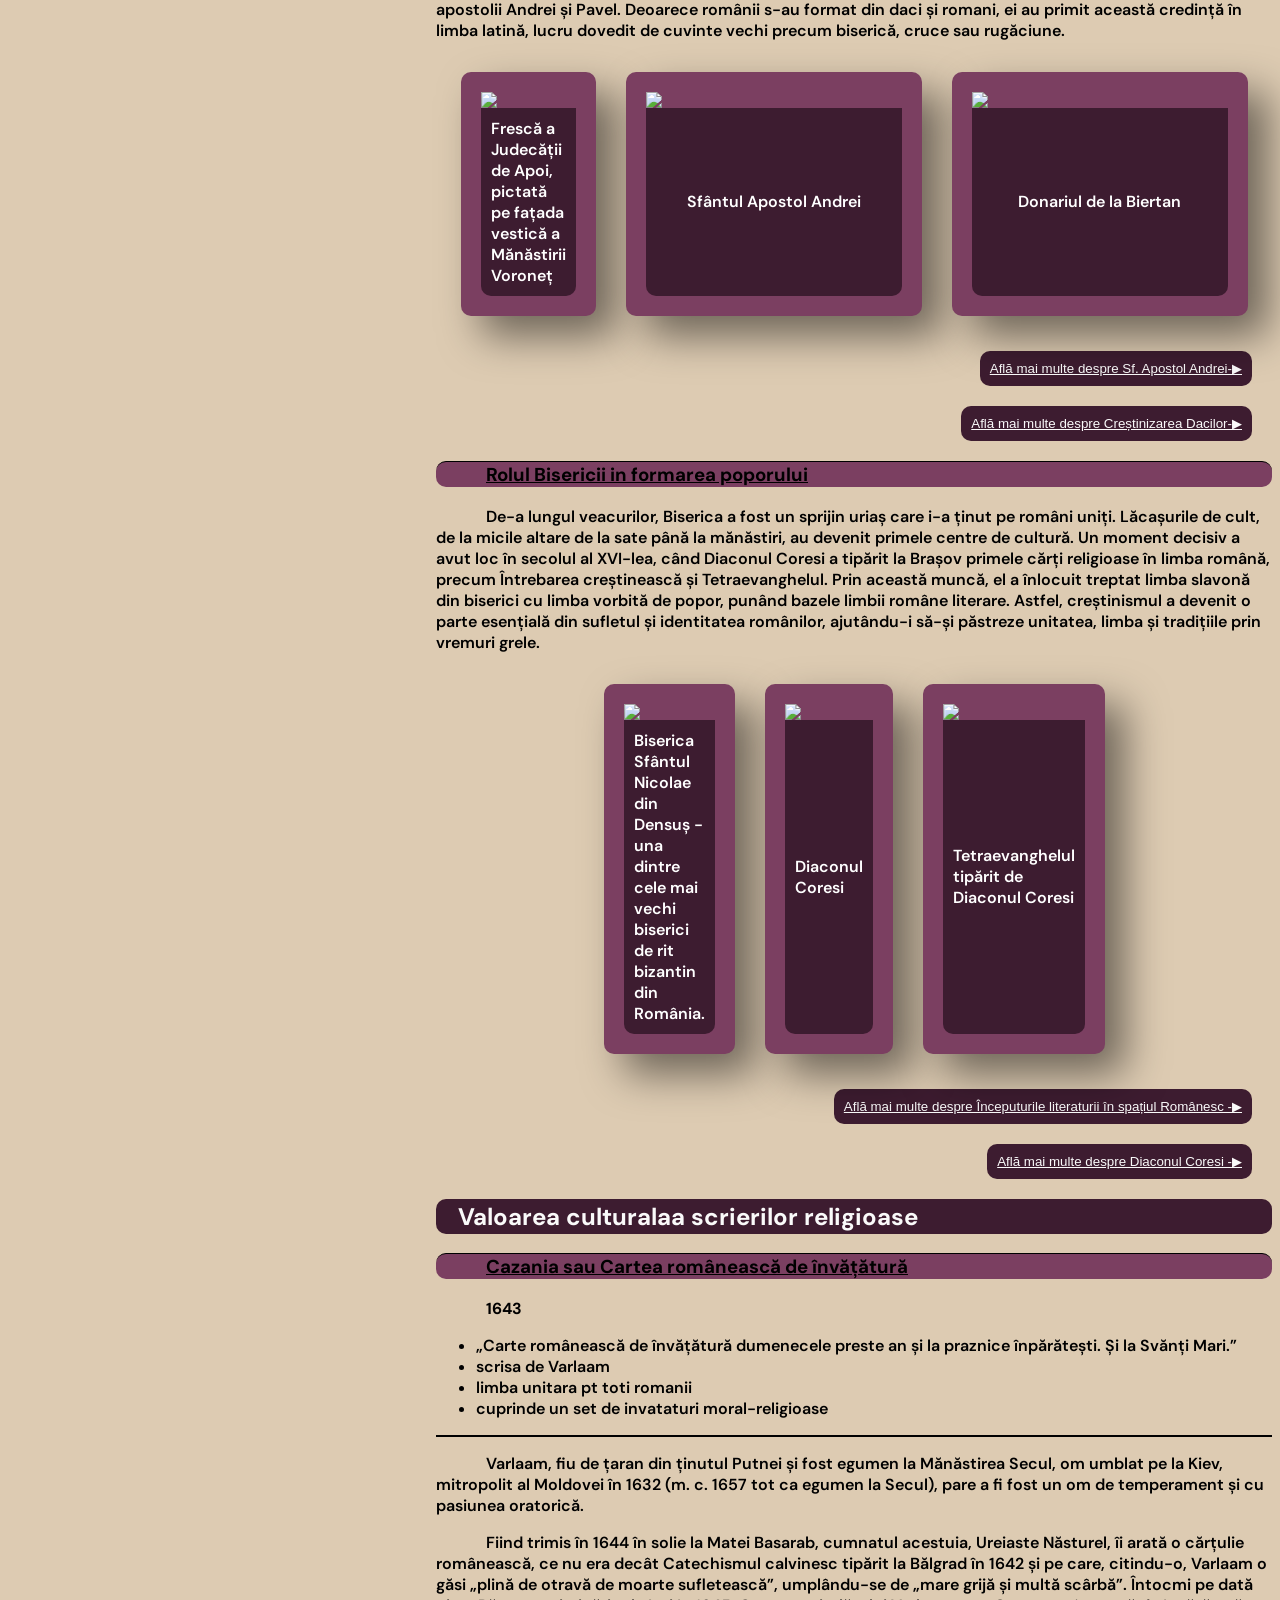
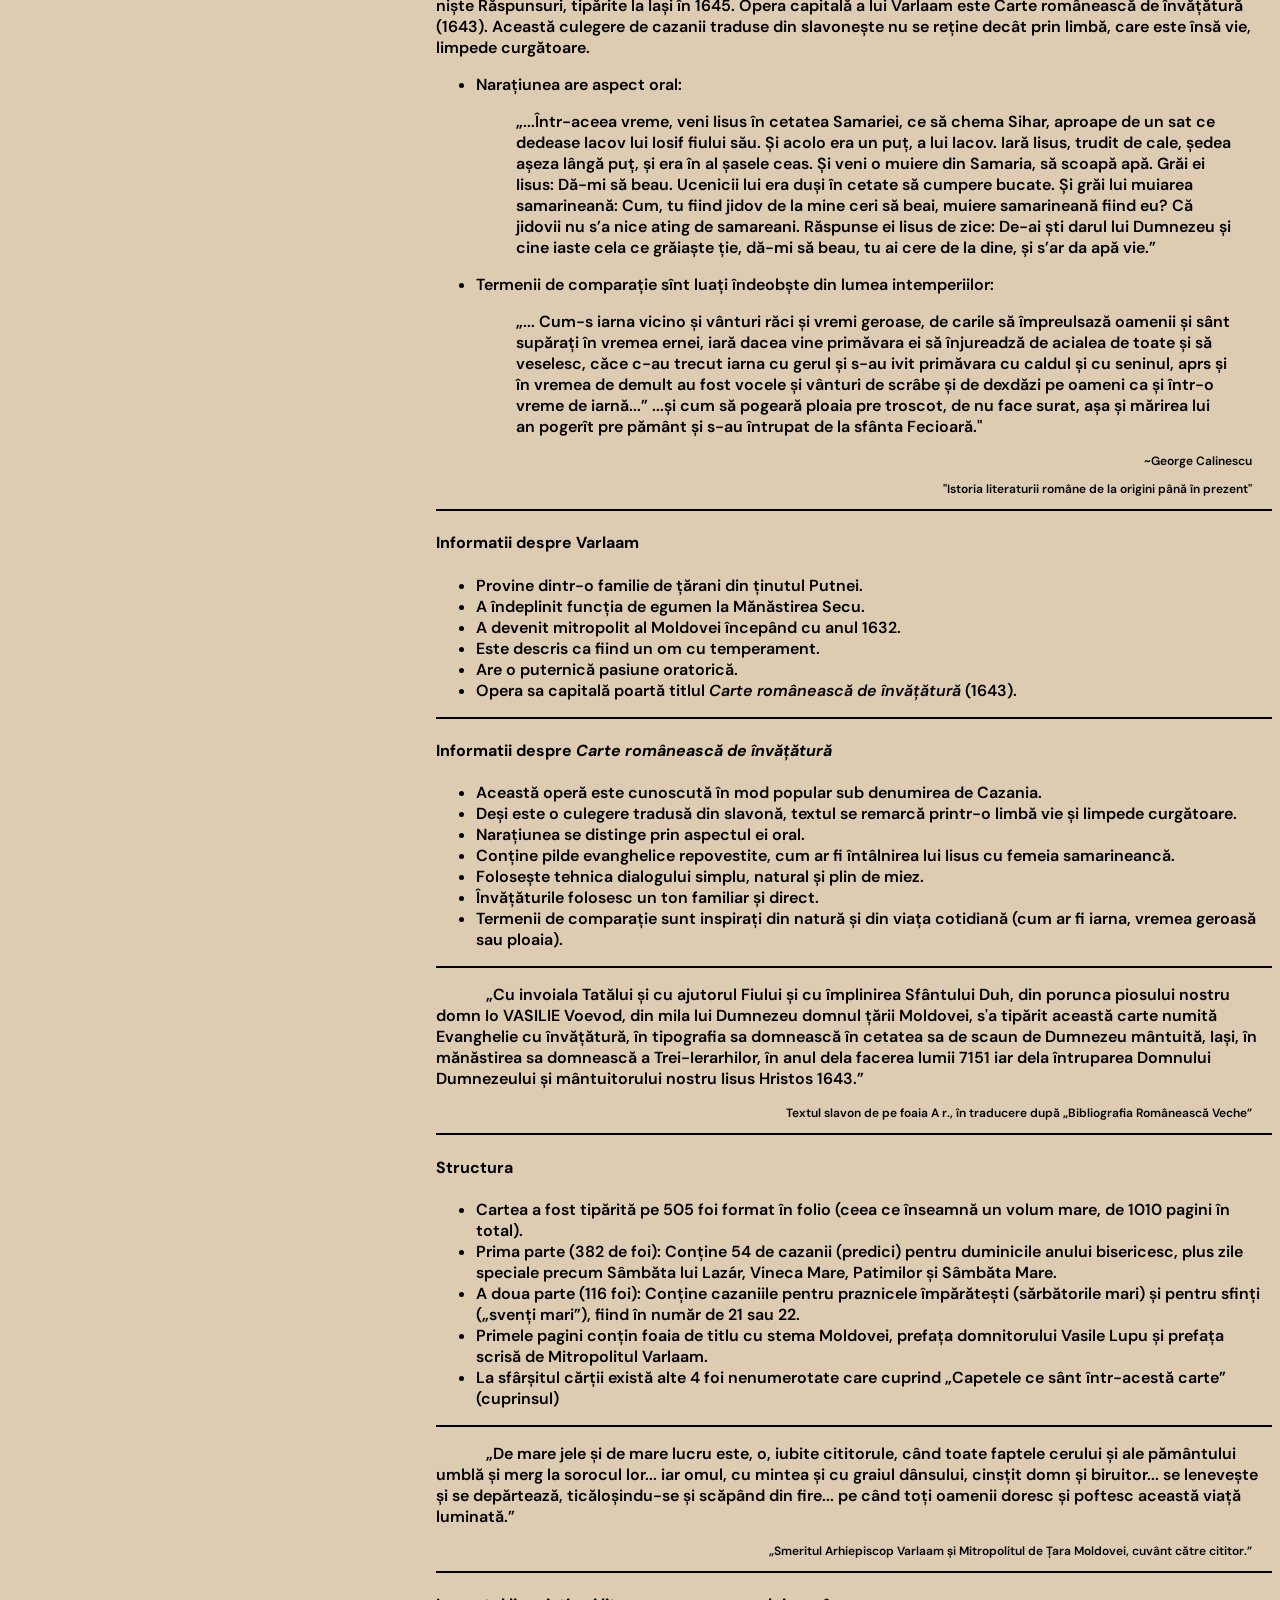
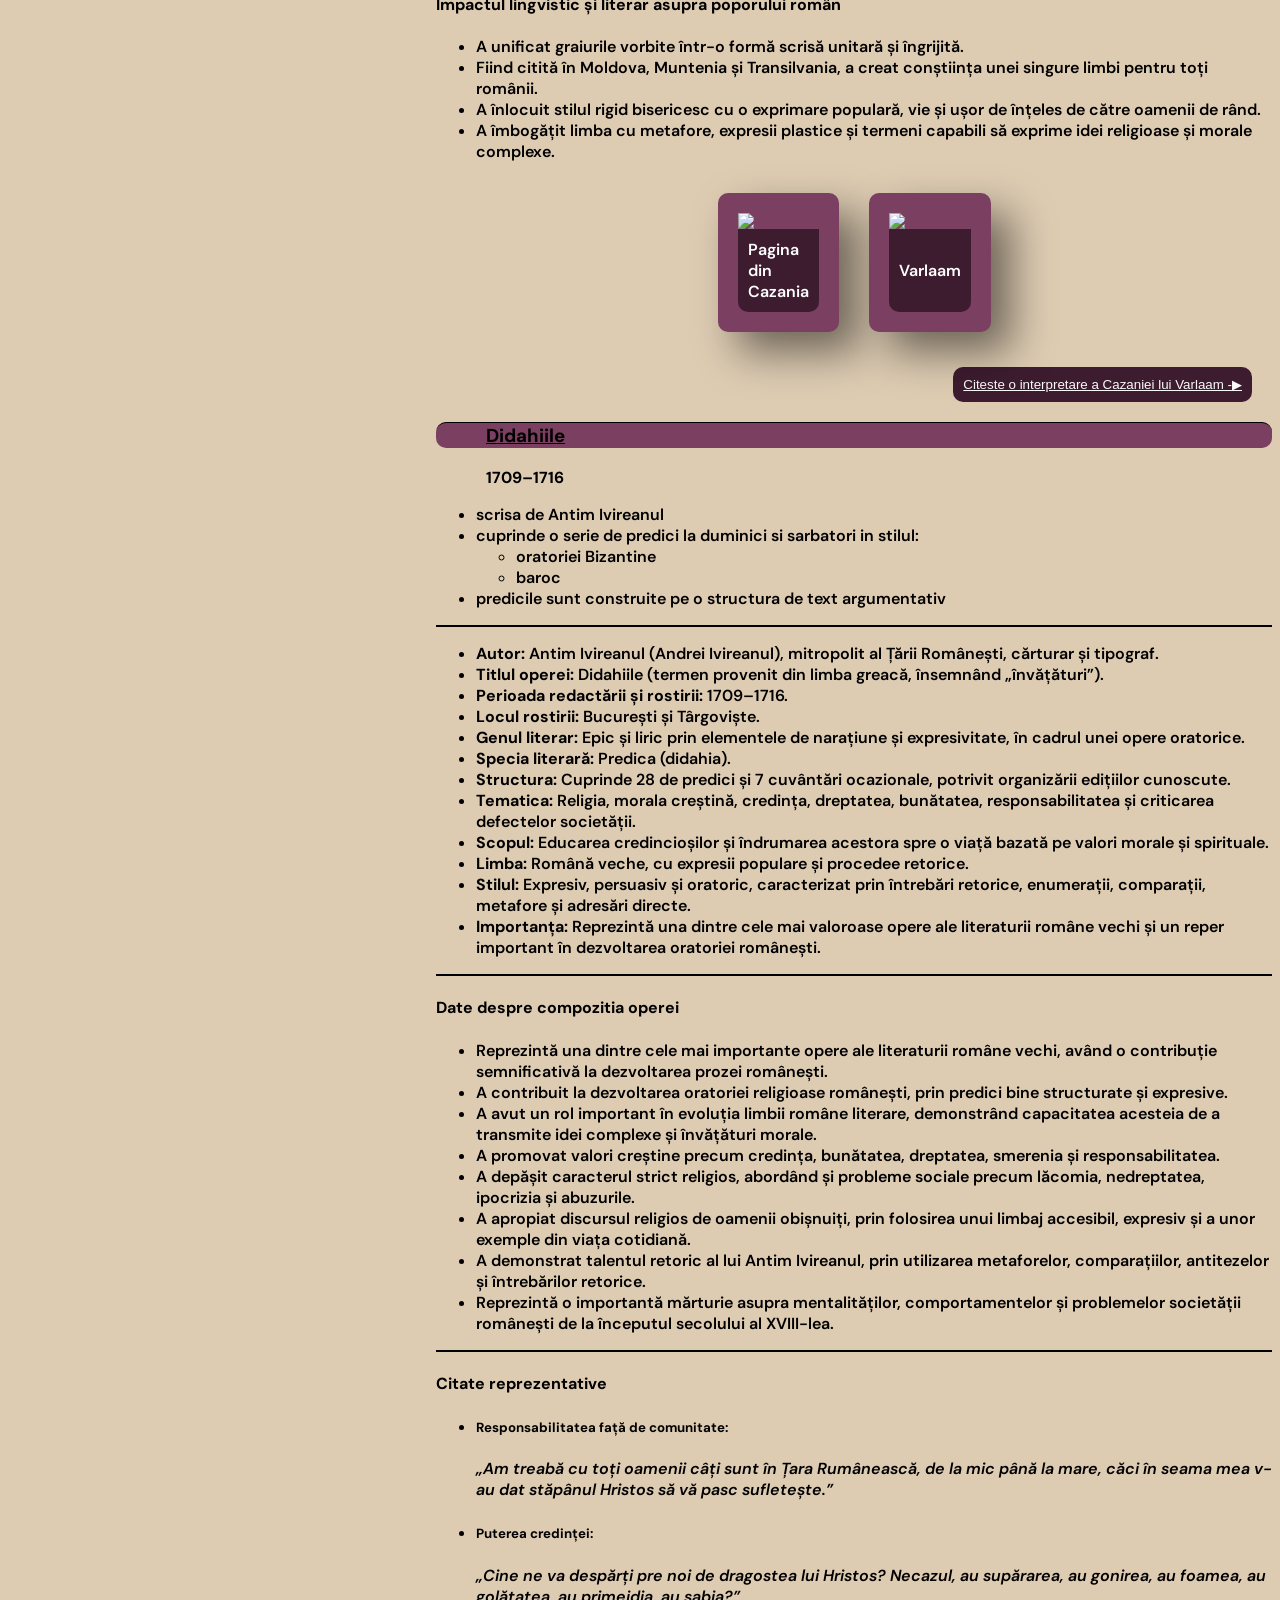
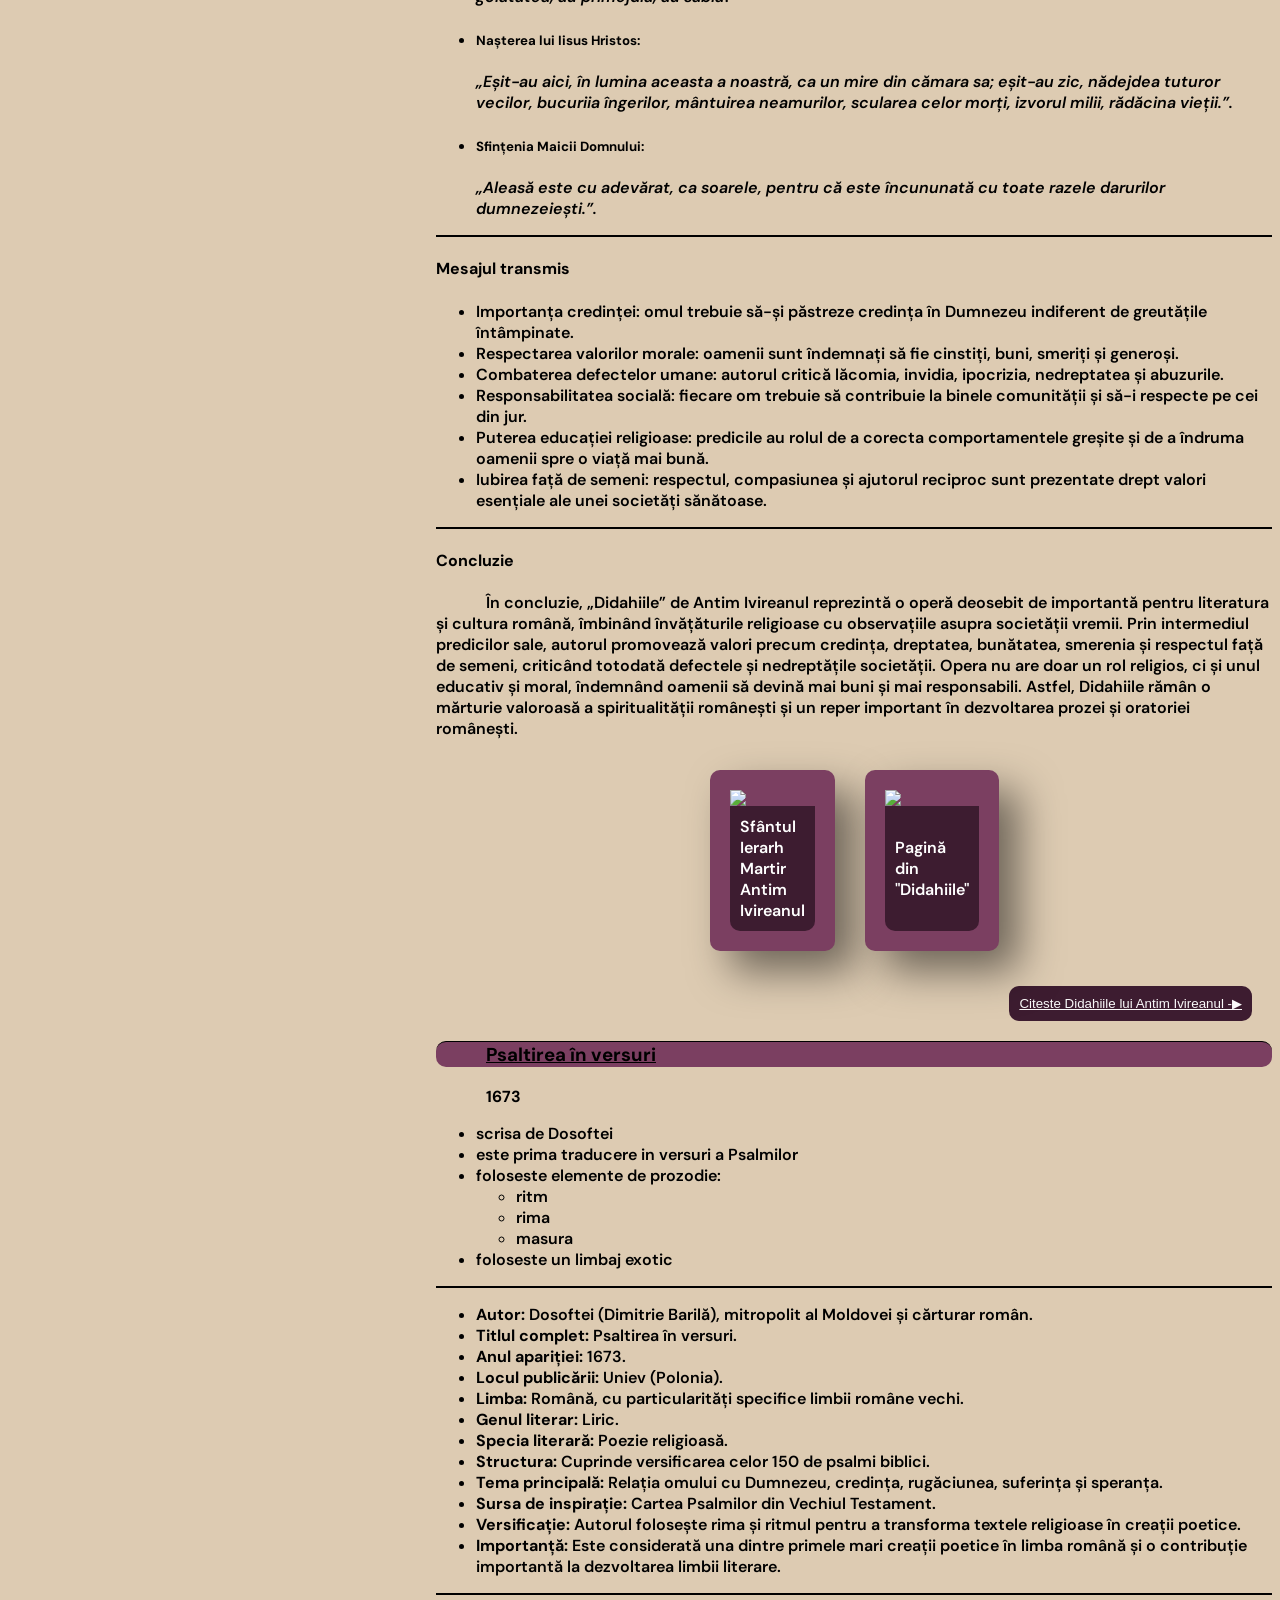
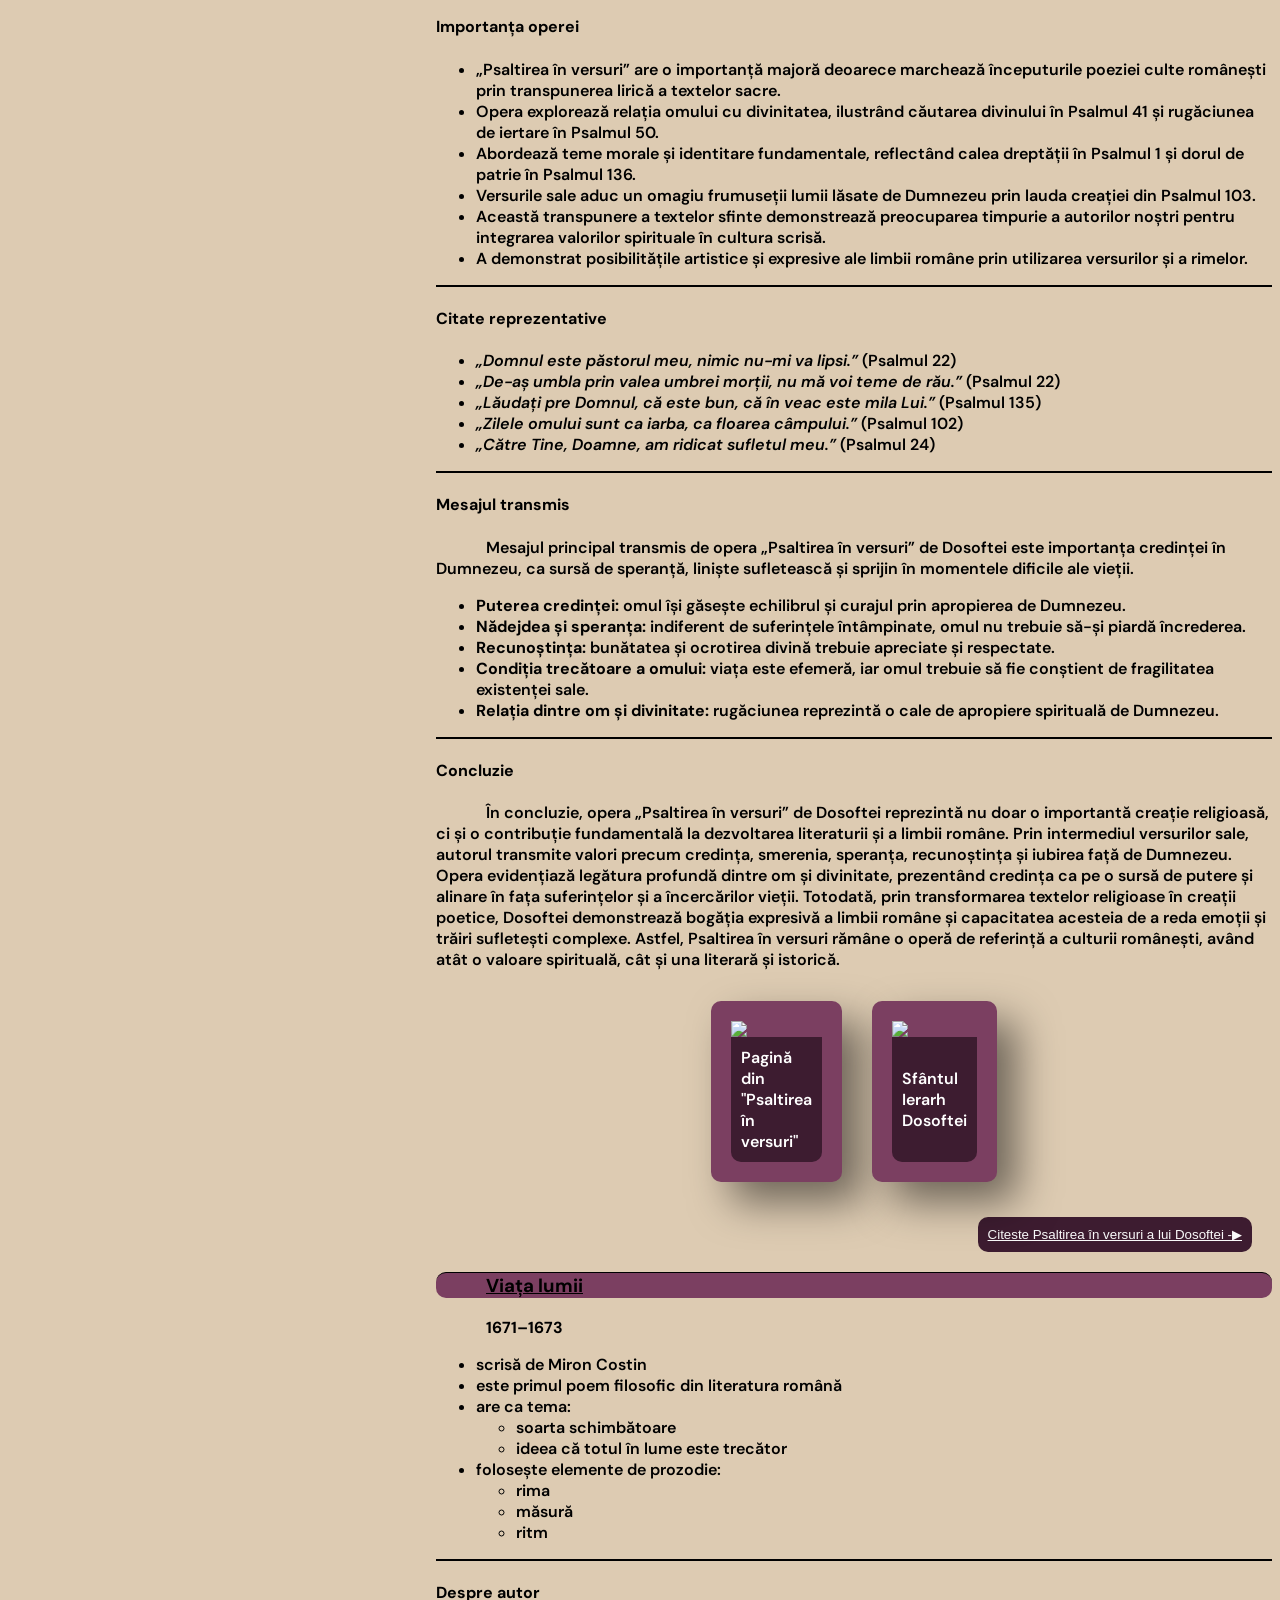
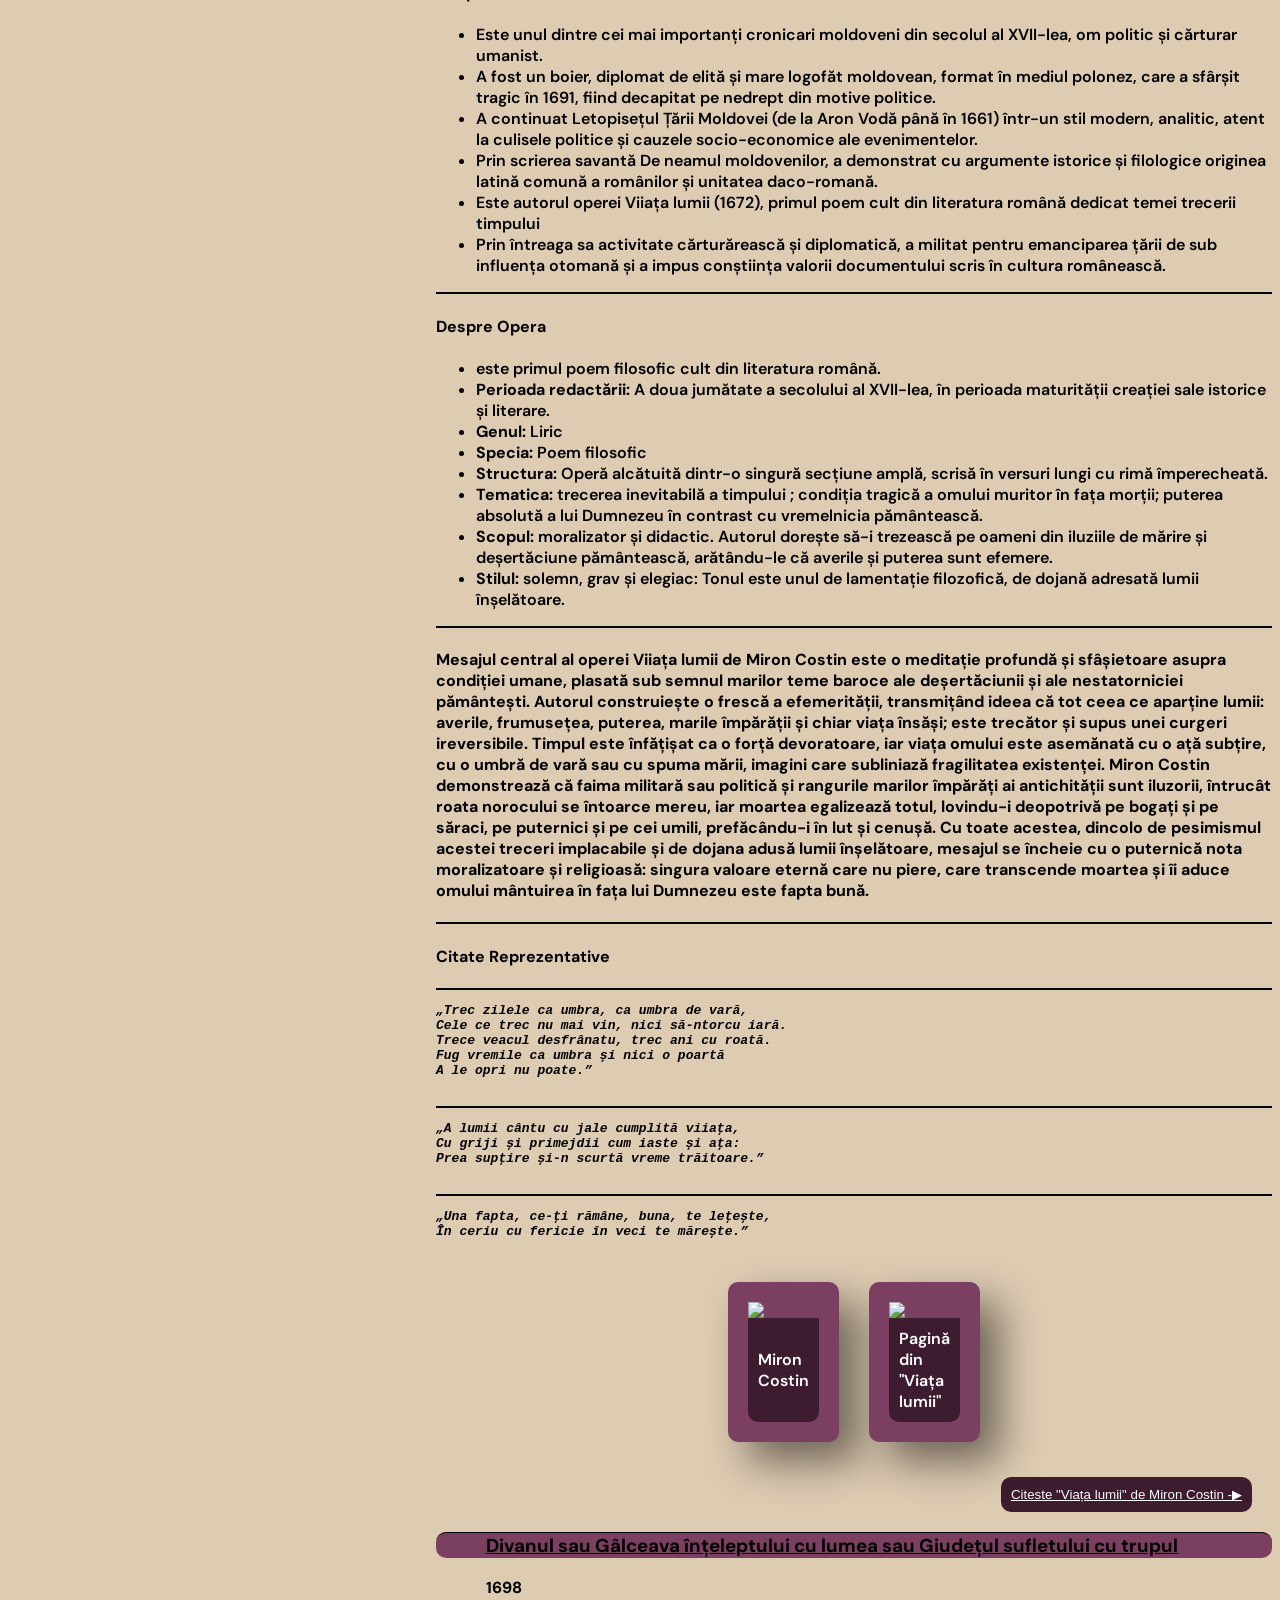
==== commit 8a55cb96: "am adaugat butoane de citeste mai mult pt toate sectiunile potrivite" ====
--- a/index.html
+++ b/index.html
@@ -121,18 +121,27 @@
             <li>Credeau in nemurirea sufletului;</li>
             <li>Zeu=Zalmoxis.</li>
         </ul>
-        <figure>
-            <img src="https://i.pinimg.com/474x/c6/54/f9/c654f981b059c21d90f6a179aee688eb.jpg" style="width:22vw">
+        <div class="image_container">
+        <figure>
+            <img src="https://i.pinimg.com/474x/c6/54/f9/c654f981b059c21d90f6a179aee688eb.jpg" class="image">
             <figcaption>
                 Zeul Zalmoxis
             </figcaption>
         </figure>
         <figure>
-            <img src="https://touristinromania.wordpress.com/wp-content/uploads/2013/04/zamolxe-cu-lupii.jpg?w=584" style="width:22vw">
+            <img src="https://touristinromania.wordpress.com/wp-content/uploads/2013/04/zamolxe-cu-lupii.jpg?w=584" class="image">
             <figcaption>
                 Zalmoxis ca rege 
             </figcaption>
         </figure>
+        </div>
+        <div class="button-container">
+            <button>
+                <a href="https://biblioteca-digitala.ro/reviste/pontica/276-Pontica-11-1978-P-ALEXANDRESCU-Zalmoxis-si-cercetarile-lui-Mircea-Eliade.pdf" type="_self">
+                   Află mai multe despre Zalmoxianism -▶
+                </a>
+            </button>
+        </div>
         <h3 id="politeismul">POLITEISMUL GRECO-ROMAN</h3>
         <ul>
             <li>VII i.Hr.-IV d.Hr.</li>
@@ -154,24 +163,33 @@
                     </ul>
             </li>
         </ul>
-        <figure>
-            <img src="https://encrypted-tbn0.gstatic.com/images?q=tbn:ANd9GcSrr7ziWxAqTv4crNJ1y9czweBMsMkVh-Em4BLCjRmpug&s=10" style="width:auto; height:15vw">
+        <div class="image_container">
+        <figure>
+            <img src="https://encrypted-tbn0.gstatic.com/images?q=tbn:ANd9GcSrr7ziWxAqTv4crNJ1y9czweBMsMkVh-Em4BLCjRmpug&s=10" class="image">
             <figcaption>
                 Zeii Minerva, Jupiter și Junona
             </figcaption>
         </figure>
         <figure>
-            <img src="https://thumb.wikimedia.org/wikipedia/commons/thumb/3/30/Isis_-_Vienna.jpg/330px-Isis_-_Vienna.jpg?utm_source=en.wikipedia.org&utm_campaign=parser&utm_content=thumbnail" style="width:auto; height:15vw">
+            <img src="https://thumb.wikimedia.org/wikipedia/commons/thumb/3/30/Isis_-_Vienna.jpg/330px-Isis_-_Vienna.jpg?utm_source=en.wikipedia.org&utm_campaign=parser&utm_content=thumbnail" class="image">
             <figcaption>
                 Zeița Isis
             </figcaption>
         </figure>
         <figure>
-            <img src="https://i.dailymail.co.uk/i/pix/2018/01/02/22/47B4955A00000578-5229915-image-a-80_1514930974839.jpg" style="width:auto; height:15vw">
+            <img src="https://i.dailymail.co.uk/i/pix/2018/01/02/22/47B4955A00000578-5229915-image-a-80_1514930974839.jpg" class="image">
             <figcaption>
                 Zeul Mithras
             </figcaption>
         </figure>
+        </div>
+        <div class="button-container">
+            <button>
+                <a href="https://www.ziuaconstanta.ro/fondul-documentar-dobrogea-de-ieri-si-de-azi/articol/istoria-dobrogei-institutii-religii-antice-6050.html" type="_self">
+                   Află mai multe despre Politeismul Greco-Roman în Dobrogea -▶
+                </a>
+            </button>
+        </div>
         <h3 id="paleocrestinismul">PALEOCRESTINISMUL</h3>
         <ul>
             <li>II-IV d.Hr</li>
@@ -185,6 +203,13 @@
             </ul></li>
             <li>practicat in secret la inceput, devine public dupa anul 313(Edictul de la Milano)</li>
         </ul>
+        <div class="button-container">
+            <button>
+                <a href="https://biblioteca-digitala.ro/reviste/EPHEMERIS-NAPOCENSIS/001_EPHEMERIS-NAPOCENSIS_I_1991_081-112.pdf" type="_self">
+                   Află mai multe despre Paleocrestinism în Dacia Romană -▶
+                </a>
+            </button>
+        </div>
         <h3 id="ortodox">CRESTINISM ORTODOX</h3>
         <ul>
             <li>VIII-prezent</li>
@@ -196,6 +221,20 @@
             </li>
             <li>In Transilvania, a fost religia majoritatii romanesti, dar nu era religie recunoscuta</li>
             <li>Este practicata de aproximativ 80% din populatie</li>
+            <div class="image_container">
+            <figure>
+                <img src="https://encrypted-tbn0.gstatic.com/images?q=tbn:ANd9GcS-h-nf7bslgbX0IDmUQM09CBkwXX1qxUTz2h4M6klnzlFz5ohKD42uhho&s=10" class="image">
+                <figcaption>
+                    Grupare de preoti ortodocși
+                </figcaption>
+            </figure>
+            <figure>
+            <img src="https://encrypted-tbn0.gstatic.com/images?q=tbn:ANd9GcR9QOsecosfrFX84YbKRzwiP3Rj4ExcQ02JyDo1_w6gdg&s=10" class="image">
+                <figcaption>
+                    Catedrala Nationala
+                </figcaption>
+        </figure>
+        </div>
         </ul>
         <h3 id="catolic">CRESTINISM ROMANO-CATOLIC</h3>
         <ul>
@@ -203,6 +242,20 @@
             <li>Predominant in Transilvania, Banat si partial in Moldova(Bacau, Neamt)</li>
             <li>A fost introdus de Regatul Ungariei</li>
         </ul>
+        <div class="image_container">
+        <figure>
+            <img src="https://locuridinromania.ro/wp-content/uploads/2016/10/Domul-Romano-Catolic-din-orasul-Timisoara-flickr.jpg" class="image">
+                <figcaption>
+                    Domul Romano-Catolic din Timișoara
+                </figcaption>
+        </figure>
+        <figure>
+            <img src="https://media.istockphoto.com/id/1073936892/ro/fotografie/preot-%C3%AEn-timpul-unei-ceremonii-de-nunt%C4%83-liturghie-nup%C8%9Bial%C4%83.jpg?s=612x612&w=0&k=20&c=PusxGawKMFZN_wx8sqDrQwpRKTQDVtNbC8fcAcoPLJk=" class="image">
+                <figcaption>
+                    Catolicism
+                </figcaption>
+        </figure>
+        </div>
         <h3 id="protestantismul">PROTESTANTISMUL</h3>
         <ul>
             <li>Lutheranism,Calvinism - Protestantismul Magisterial<ul>
@@ -215,12 +268,35 @@
             </ul>
             </li>
         </ul>
+        <div class="image_container">
+        <figure>
+            <img src="https://view.livresq.com/view/62b15cd35f8ca900096ccdb3/data/static/media/72b204e5-35c3-4257-a0df-c83619a72984.jpg?b=67707" class="image">
+                <figcaption>
+                    Disputa teologică de la Marburg
+                </figcaption>
+        </figure>
+        </div>
         <h3 id="islamul">ISLAMISMUL</h3>
         <ul>
             <li>XIII(hoardele tatare)</li>
             <li>XV-prezent</li>
             <li>Dobrogea</li>
         </ul>
+        <div class="image_container">
+        <figure>
+            <img src="https://encrypted-tbn0.gstatic.com/images?q=tbn:ANd9GcT7bZrQpdtT1BIwikDaZYEiOI5SXEpW3ZAQrxW4tffoVKMjBvU_PXW6Ci2P&s=10" class="image">
+                <figcaption>
+                    Moscheea carol I
+                </figcaption>
+        </figure>
+        </div>
+        <div class="button-container">
+            <button>
+                <a href="https://ro.wikipedia.org/wiki/Islamul_%C3%AEn_Rom%C3%A2nia" type="_self">
+                   Află mai multe despre Islam în România -▶
+                </a>
+            </button>
+        </div>
         <h3 id="iudaismul">IUDAISMUL</h3>
         <ul>
             <li>prezenta antica</li>
@@ -233,6 +309,21 @@
                 <li>Muntenia(Bucuresti)</li>
             </ul></li>
         </ul>
+        <div class="image_container">
+        <figure>
+            <img src="https://encrypted-tbn0.gstatic.com/images?q=tbn:ANd9GcShAnB-UXxgk3uvG-XAlPnKsROTdJtxwoRKNYRwY8eh6w&s=10" class="image">
+                <figcaption>
+                    Sinagoga din Târgu Mureș
+                </figcaption>
+        </figure>
+        </div>
+        <div class="button-container">
+            <button>
+                <a href="https://ro.wikipedia.org/wiki/Istoria_evreilor_din_Rom%C3%A2nia" type="_self">
+                   Află mai multe despre Iudaism în România -▶
+                </a>
+            </button>
+        </div>
         <h2 id="termeni">TERMENI</h2>
         <h3 id="religie">RELIGIE</h3>
         <p>=ansamblu de credinte, valori, sentimente, dogme, ritualuri si coduri morale, impartasite de un grup de oameni, avand in centru ideea de sacru, divinitate sau supranatural</p>
@@ -246,6 +337,27 @@
             <li>Sfintirea apei</li>
             <li>Inmormantarea</li>
         </ul>
+        <div class="image_container">
+        <figure>
+            <img src="https://doxologia.ro/sites/default/files/articol/2017/01/euharistie.jpg" class="image">
+                <figcaption>
+                    Sfânta Împărtășanie
+                </figcaption>
+        </figure>
+        <figure>
+            <img src="https://encrypted-tbn0.gstatic.com/images?q=tbn:ANd9GcT6xnzj9cuTudOyVtKLr8jxFwplWBa5lDjcSHHCCArBJ8k1CGEav-X_ATvS&s=10" class="image">
+                <figcaption>
+                    Sfanta Liturghie
+                </figcaption>
+        </figure>
+        </div>
+        <div class="button-container">
+            <button>
+                <a href="https://doxologia.ro/cele-sapte-sfinte-taine-ale-bisericii" type="_self">
+                   Află mai multe despre Tainele Bisericii -▶
+                </a>
+            </button>
+        </div>
         <h3 id="credinte">CREDINTE</h3>
         <p>=adevaruri fundamentale, convingerile si dogmele pe care o comunitate religioasa le accepta ca fiind absolut sigure si relevate dedivinitate, fara a fi nevoie de dovezi materiale.</p>
         <p>Spre deosebire de rituri, care reprezinta ceea ce facem, credintele reprezinta ceea ce simtim, gandim si marturisim in adancul sufletului.</p>
@@ -255,6 +367,14 @@
             <li>Cinstirea Maicii Domnului si a Sfintiilor</li>
             <li>Prezenta Harului in Sfintele Moaste si Icoane</li>
         </ul>
+        <div class="image_container">
+        <figure>
+            <img src="https://media1.thrillophilia.com/filestore/lrgz3ogbbguorsddjd0q8cg7unu6_the-last-judgement-jan-ii-provost.jpg?w=340&dpr=2" class="image">
+                <figcaption>
+                    Judecata de Apoi
+                </figcaption>
+        </figure>
+        </div>
         <h3 id="dogme">DOGME</h3>
         <p>=adevaruri fundamentale absolute si neschimbate ale unei religii, care au fost formulate oficial de autoritatea bisericeasca si care sunt obligatorii pentru toti membrii acelei comunitati.</p>
         <p>In timp ce o credinta poate fi o convingere generala sau personala, o dogma este o lege spirituala clar definita, un stalp de temelie decretat oficial pentruu a protejainvatatura religioasa de interpretari gresite.</p>
@@ -264,6 +384,26 @@
             <li>Dogma Mariologica</li>
             <li>Dogma Cinstirii Sfintelor Icoane</li>
         </ul>
+        <div class="image_container">
+        <figure>
+            <img src="https://encrypted-tbn0.gstatic.com/images?q=tbn:ANd9GcRpjqGx0VW3SY-HIFo1Vq6nd7dqTe4IrWH1ez25856iCg&s=10" class="image">
+                <figcaption>
+                    Cinstirea Maicii Domnului
+                </figcaption>
+        </figure>
+        <figure>
+            <img src="https://encrypted-tbn0.gstatic.com/images?q=tbn:ANd9GcRPEjIe1epsmI2Y9DKh6VxsKmpiMClzGNvRkfsVY5LnIQ&s=10" class="image">
+                <figcaption>
+                    Dogma Sfintei Treimi
+                </figcaption>
+        </figure>
+        <figure>
+            <img src="https://www.icoanata.ro/wp-content/uploads/2022/03/Icoana-pictata-Domnul-Iisus-Pantocrator-cod-ICIH04-1-600x848.jpg" class="image">
+                <figcaption>
+                    Icoana cu Iisus Hristos
+                </figcaption>
+        </figure>
+        </div>
         <h3 id="traditii">TRADITII</h3>
         <p>=un ansamblu de obiceiuri si practici culturale transmise din generatie in generatie in cadrul unei comunitati.</p>
         <p>Spre deosebire de dogme sau rituri(care sunt oficiale si controlate de Biserica), traditiile au adesea o puternica componenta populara, folclorica si locala. Ele imbina elementele religioase cu modul de viata, natura si istoria unui popor</p>
@@ -273,6 +413,20 @@
             <li>Vopsitul oualor de Paste</li>
             <li>Pelerinajul de Sfanta Parascheva sau Sfantul Dimitrie</li>
         </ul>
+        <div class="image_container">
+        <figure>
+            <img src="https://m.bucataras.ro/uploads/image/Bucataras/oua-vopsite-cu-coji-de-ceapa-375360.jpg" class="image">
+                <figcaption>
+                    Vopsitul oualor de Paste
+                </figcaption>
+        </figure>
+        <figure>
+            <img src="https://www.cotidianulagricol.ro/wp-content/uploads/2022/12/steaua.jpg" class="image">
+                <figcaption>
+                    Colindatul de Craciun
+                </figcaption>
+        </figure>
+        </div>
         <h3 id="ritualuri">RITUALURI</h3>
         <p>=secvente concrete, actiunile fizice si pasii exacti prin care se pune in practica un rit sau o traditie.</p>
         <p>Ritualurile folosesc simboluri puternice (obiecte, gesturi, cuvinte repetitive) si au rolul de a-l transpune pe om din timpul obisnuit, de zi cu zi, intr un timp sacru.</p>
@@ -282,11 +436,95 @@
             <li>Ritualul aprinderii candelei acasa</li>
             <li>Ritualul sfintirii cosului de Paste</li>
         </ul>
+        <div class="image_container">
+        <figure>
+            <img src="https://encrypted-tbn0.gstatic.com/images?q=tbn:ANd9GcSZx4s4Pvr96gkejwVNlZ-iOlHoRIaDIGKRuwQddlED3w&s=10" class="image">
+                <figcaption>
+                    Primirea Sfintei Lumini
+                </figcaption>
+        </figure>
+        <figure>
+            <img src="https://encrypted-tbn0.gstatic.com/images?q=tbn:ANd9GcQp0EXiH548PZSGuUJjBfegCl-eADmKyEPFgcRAa_Lp19dvQBM8FErQKIJO&s=10" class="image">
+                <figcaption>
+                    Aprinderea candelei
+                </figcaption>
+        </figure>
+        </div>
         <h2 id="crestinism">CREȘTINIZAREA POPORULUI ROMÂN</h2>
         <h3 id="crest">Crestinizarea</h3>
             <p>Creștinarea poporului român s-a petrecut în același timp cu formarea poporului nostru, venind firesc de la oamenii simpli. Tradiția spune că primii care au adus credința creștină pe meleagurile noastre au fost apostolii Andrei și Pavel. Deoarece românii s-au format din daci și romani, ei au primit această credință în limba latină, lucru dovedit de cuvinte vechi precum biserică, cruce sau rugăciune.</p>
+            <div class="image_container">
+                <figure>
+                    <img src="https://www.invietraditia.ro/wp/wp-content/uploads/2018/05/Fresc%C4%83-de-la-M%C3%A2n%C4%83stirea-Vorone%C5%A3-870x579.jpg" class="image">
+                    <figcaption>
+                        Frescă a Judecății de Apoi, pictată pe fațada vestică a Mănăstirii Voroneț
+                    </figcaption>
+                </figure>
+                <figure>
+                    <img src="https://cdn.adh.reperio.news/image-0/08521263-4ba1-445b-b741-c53d0b171601/index.jpeg?p=f%3Djpeg%26w%3D1200%26h%3D1200%26r%3Dcover" class="image" style="width:20vw">
+                    <figcaption>
+                        Sfântul Apostol Andrei
+                    </figcaption>
+                </figure>
+                <figure>
+                    <img src="https://upload.wikimedia.org/wikipedia/commons/1/10/DonariumBiertan.JPG?utm_source=ro.wikipedia.org&utm_campaign=index&utm_content=original" class="image" style="width:20vw">
+                    <figcaption>
+                        Donariul de la Biertan
+                    </figcaption>
+                </figure>
+            </div>
+            <div class="button-container">
+                <button>
+                    <a href="https://ziarullumina.ro/actualitate-religioasa/documentar/sfantul-apostol-andrei-parintele-crestinismului-romanesc-194219.html" type="_self">
+                        Află mai multe despre Sf. Apostol Andrei-▶
+                    </a>
+                </button>
+            </div>
+            <div class="button-container">
+                <button>
+                    <a href="https://www.invietraditia.ro/editorial/inceputurile-crestinismului-la-romani/?srsltid=AYCX9vIcBZcI6-Xi-4iCwYjfYyKPMAnCxTM_502Avjp_zFyx9InjVaU3" type="_self">
+                        Află mai multe despre Creștinizarea Dacilor-▶
+                    </a>
+                </button>
+            </div>
         <h3 id="biserica">Rolul Bisericii in formarea poporului</h3>
-            <p>De-a lungul veacurilor, Biserica a fost un sprijin uriaș care i-a ținut pe români uniți. Lăcașurile de cult, de la micile altare de la sate până la mănăstiri, au devenit primele centre de cultură. În aceste locuri s-au scris primele cărți în limba română și tot aici s-au format primii noștri cărturari. Astfel, creștinismul a devenit o parte esențială din sufletul și identitatea românilor, ajutându-i să-și păstreze unitatea, limba și tradițiile prin vremuri grele.</p>
+            <p>
+                De-a lungul veacurilor, Biserica a fost un sprijin uriaș care i-a ținut pe români uniți. Lăcașurile de cult, de la micile altare de la sate până la mănăstiri, au devenit primele centre de cultură. Un moment decisiv a avut loc în secolul al XVI-lea, când Diaconul Coresi a tipărit la Brașov primele cărți religioase în limba română, precum Întrebarea creștinească și Tetraevanghelul. Prin această muncă, el a înlocuit treptat limba slavonă din biserici cu limba vorbită de popor, punând bazele limbii române literare. Astfel, creștinismul a devenit o parte esențială din sufletul și identitatea românilor, ajutându-i să-și păstreze unitatea, limba și tradițiile prin vremuri grele.
+            </p>
+            <div class="image_container">
+                <figure>
+                    <img src="https://www.lumeasatului.ro/images/articole/2016/07.iulie_2016/21/Biserica-Densus.jpg" class="image">
+                    <figcaption>
+                        Biserica Sfântul Nicolae din Densuș - una dintre cele mai vechi biserici de rit bizantin din România.
+                    </figcaption>
+                </figure>
+                <figure>
+                    <img class="image" src="https://encrypted-tbn0.gstatic.com/images?q=tbn:ANd9GcSsm7KjWlaTR3HO8zSr-IT8o4PKHrwajUZTu1Bp9u9rkA&s=10">
+                    <figcaption>
+                        Diaconul Coresi
+                    </figcaption>
+                </figure>
+                <figure>
+                    <img class="image" src="https://www.rador.ro/wp-content/uploads/2017/01/coresi-1024x733.jpg">
+                    <figcaption>
+                        Tetraevanghelul tipărit de Diaconul Coresi
+                    </figcaption>
+                </figure>
+            </div>
+            <div class="button-container">
+                <button>
+                    <a href="https://ro.orthodoxwiki.org/%C3%8Enceputurile_literaturii_rom%C3%A2ne%C8%99ti#Cele_mai_vechi_manuscrise" type="_self">
+                        Află mai multe despre Începuturile literaturii în spațiul Românesc -▶
+                    </a>
+                </button>
+            </div>
+            <div class="button-container">
+                <button>
+                    <a href="https://ziarullumina.ro/regionale/transilvania/tiparituri-ale-diaconului-coresi-la-brasov-116174.html" type="_self">
+                        Află mai multe despre Diaconul Coresi -▶
+                    </a>
+                </button>
+            </div>
         <h2 id="valCultScrieriReligioase">Valoarea culturalaa scrierilor religioase</h2>
         <h3 id="cazania">Cazania sau Cartea românească de învățătură</h3>
         <p><b>1643</b></p>
@@ -418,6 +656,20 @@
                 A îmbogățit limba cu metafore, expresii plastice și termeni capabili să exprime idei religioase și morale complexe.
             </li>
         </ul>
+        <div class="image_container">
+        <figure>
+            <img src="https://encrypted-tbn0.gstatic.com/images?q=tbn:ANd9GcTAEVPDEvik-cTlxWzXF2m4RxKT3j4S7W80o3mM2wW9xQ&s=10" >
+                <figcaption>
+                    Pagina  din Cazania
+                </figcaption>
+        </figure>
+        <figure>
+            <img src="https://encrypted-tbn0.gstatic.com/images?q=tbn:ANd9GcS3XGKLh8x6gk8uWLDsaMcXGvF469YfA9mmuc7xxl0C9Q&s=10" >
+                <figcaption>
+                    Varlaam
+                </figcaption>
+        </figure>
+        </div>
         <div class="button-container">
             <button>
                 <a href="https://resurse.go.ro/text/scan/Cazania%20lui%20Varlaam%20%5B1643%5D%20ed%201943.pdf">
@@ -608,6 +860,33 @@
         <p>
             În concluzie, „Didahiile” de Antim Ivireanul reprezintă o operă deosebit de importantă pentru literatura și cultura română, îmbinând învățăturile religioase cu observațiile asupra societății vremii. Prin intermediul predicilor sale, autorul promovează valori precum credința, dreptatea, bunătatea, smerenia și respectul față de semeni, criticând totodată defectele și nedreptățile societății. Opera nu are doar un rol religios, ci și unul educativ și moral, îndemnând oamenii să devină mai buni și mai responsabili. Astfel, Didahiile rămân o mărturie valoroasă a spiritualității românești și un reper important în dezvoltarea prozei și oratoriei românești.
         </p>
+        <div class="image_container">
+        <figure>
+                <img 
+                    src="https://doxologia.ro/sites/default/files/styles/img_media_1200/public/imagine/2010/09/sf-antim-2008.jpg?itok=2HgiHlgO"
+                    class="image"
+                >
+                <figcaption>
+                    Sfântul Ierarh Martir Antim Ivireanul
+                </figcaption>
+            </figure>
+            <figure>
+                <img
+                    src="https://encrypted-tbn0.gstatic.com/images?q=tbn:ANd9GcQIZyC7PqJwwEcn_q0SMPVedh9967lfoL7MYXG5jcg4729tbUMZJQNTdjPF&s=10"
+                    class="image"
+                >
+                <figcaption>
+                    Pagină din "Didahiile"
+                </figcaption>
+            </figure>
+        </div>
+        <div class="button-container">
+            <button>
+                <a href="https://tineretulortodox.md/wp-content/uploads/2011/03/AntimIvireanulDidahii.pdf">
+                    Citeste Didahiile lui Antim Ivireanul -▶
+                </a>
+            </button>
+        </div>
         <h3 id="psaltirea">Psaltirea în versuri</h3>
         <p><b>1673</b></p>
             <ul>
@@ -811,6 +1090,27 @@
             <p>
                 În concluzie, opera „Psaltirea în versuri” de Dosoftei reprezintă nu doar o importantă creație religioasă, ci și o contribuție fundamentală la dezvoltarea literaturii și a limbii române. Prin intermediul versurilor sale, autorul transmite valori precum credința, smerenia, speranța, recunoștința și iubirea față de Dumnezeu. Opera evidențiază legătura profundă dintre om și divinitate, prezentând credința ca pe o sursă de putere și alinare în fața suferințelor și a încercărilor vieții. Totodată, prin transformarea textelor religioase în creații poetice, Dosoftei demonstrează bogăția expresivă a limbii române și capacitatea acesteia de a reda emoții și trăiri sufletești complexe. Astfel, Psaltirea în versuri rămâne o operă de referință a culturii românești, având atât o valoare spirituală, cât și una literară și istorică.
             </p>
+        <div class="image_container">
+            <figure>
+                <img class="image" src="https://revista.bcub.ro/wp-content/uploads/2023/09/Pagina-titlu-Psaltirea_Dosoftei.jpg">
+                <figcaption>
+                    Pagină din "Psaltirea în versuri"
+                </figcaption>
+            </figure>
+            <figure>
+                <img class="image" src="https://doxologia.ro/sites/default/files/styles/max_1300x1300/public/articol/2012/10/dosoftei-moldova-c.jpg?itok=oEAA9eZk">
+                <figcaption>
+                    Sfântul Ierarh Dosoftei
+                </figcaption>
+            </figure>
+        </div>
+        <div class="button-container">
+            <button>
+                <a href="https://nicugane.ro/articole/biblioteca/DOSOFTEI%20-%20Psaltirea%20in%20versuri.pdf">
+                    Citeste Psaltirea în versuri a lui Dosoftei -▶
+                </a>
+            </button>
+        </div>
         <h3 id="viata-lumii">Viața lumii</h3>
         <p><b>1671–1673</b></p>
             <ul>
@@ -934,6 +1234,33 @@
 În ceriu cu fericie în veci te mărește.”
             </pre>
         </cite>
+        <div class="image_container">
+            <figure>
+                <img 
+                    src="https://cnamonline.ro/wp-content/uploads/2019/03/Miron-Costin-5.jpg"
+                    class="image"
+                >
+                <figcaption>
+                    Miron Costin
+                </figcaption>
+            </figure>
+            <figure>
+                <img 
+                    src="https://tiparituriromanesti.wordpress.com/wp-content/uploads/2014/02/miron-costin-viata-lumii-1.jpg"
+                    class="image"
+                >
+                <figcaption>
+                    Pagină din "Viața lumii"
+                </figcaption>
+            </figure>
+        </div>
+        <div class="button-container">
+            <button>
+                <a href="https://poezie.ro/clasici/miron-costin-0002661/poezie/viata-lumii">
+                    Citeste "Viața lumii" de Miron Costin -▶
+                </a>
+            </button>
+        </div>
         <h3 id="divanul">Divanul sau Gâlceava înțeleptului cu lumea sau Giudețul sufletului cu trupul</h3>
             <p><b>1698</b></p>
             <ul>
@@ -1038,6 +1365,32 @@
                     </li>
                 </ul>
             </cite>
+            <div class="image_container">
+                <figure>
+                    <img
+                        src="https://encrypted-tbn0.gstatic.com/images?q=tbn:ANd9GcRS9cnFl7NfgkDv_hcVfro3kyULyacvcaGRA2s8NG7L-Q&s=10"
+                        class="image"
+                    >
+                    <figcaption>
+                        Dimitrie Cantemir
+                    </figcaption>
+                </figure>
+                <figure>
+                    <img 
+                        src="https://encrypted-tbn0.gstatic.com/images?q=tbn:ANd9GcQIYXOJcfgcGVjb9rorCqX8XbEp9UcaYVuj6jB-ga4SX3n8cAmlJqJULPa1&s=10"
+                        class="image">
+                    <figcaption>
+                        Pagină din "Gâlceava înțeleptului cu lumea"
+                    </figcaption>
+                </figure>
+            </div>
+            <div class="button-container">
+            <button>
+                <a href="chiu_daniel_ro.pdf">
+                    Citeste "Divanul" sau "Gâlceava înțeleptului cu lumea" -▶
+                </a>
+            </button>
+        </div>
         <h2 id="autori">INFLUENTELE CONCEPTELOR ASUPRA EVOLUTIEI CULTURII ROMANE</h2>
         <h3 id="eminescu">Mihai Eminescu</h3>
             <p>Creatorul-Demiurg</p>
@@ -1092,6 +1445,33 @@
         <p>
             Strofa exprimă o viziune asupra divinității și a începuturilor universului, sugerând existența unei forțe supreme, anterioare timpului și creației.
         </p>
+        <div class="image_container">
+            <figure>
+                <img
+                    src="https://encrypted-tbn0.gstatic.com/images?q=tbn:ANd9GcRdX0nMhbRHO6K10SpBYejIz8ts4C-s4p4CMwuFxfpO06bUxnDUFDmeWls&s=10"
+                    class="image"
+                >
+                <figcaption>
+                    Întâlnirea dintre Cătălina și Hyperion – reprezentare artistică
+                </figcaption>
+            </figure>
+            <figure>
+                <img
+                    src="https://armoniiculturale.ro/wp-content/uploads/2019/01/Sabin_Balasa_Luceafarul_Eminescu.jpg"
+                    class="image"
+                >
+                <figcaption>
+                    „Luceafărul”- Sabin Bălașa
+                </figcaption>
+            </figure>
+        </div>
+        <div class="button-container">
+            <button>
+                <a href="https://centruleminescubm.wordpress.com/2021/09/17/hyperion-si-demiurg/">
+                    Află mai multe -▶
+                </a>
+            </button>
+        </div>
         <h3 id="blaga">Lucian Blaga</h3>
             <p>Amurgul idolilor(sfarsitul politeismului) si nasterea crestinismului</p>
             <p>in volumul Pasii profetului si Lauda somnului</p>
@@ -1157,6 +1537,34 @@
             <p>
                 Pentru Blaga, credința nu se reduce la un set de informații, definiții sau lecții teologice pe care le înveți din cărți. Ea este o stare interioară, o atitudine în fața vieții și a lumii — adică modul în care alegi să trăiești, să simți și să te raportezi la misterul divin din jurul tău.
             </p>
+        <div class="image_container">
+            <figure>
+                <img src="https://encrypted-tbn0.gstatic.com/images?q=tbn:ANd9GcT1eAUB5fXST7UccL47rxqjAwPQIVmzD2lRwnCKfGQ52Q&s=10" class="image">
+                <figcaption>
+                    Lucian Blaga
+                </figcaption>
+            </figure>
+            <figure>
+                <img class="image" src="https://i.gr-assets.com/images/S/compressed.photo.goodreads.com/books/1282638291i/9032990._UX160_.jpg" id="poza_mica">
+                <figcaption>
+                    Coperta volumului "Lauda somnului"
+                </figcaption>
+            </figure>
+        </div>
+        <div class="button-container">
+            <button>
+                <a href="https://poetii-nostri.ro/lucian-blaga-pasii-profetului-poezie-id-36584/">
+                    Citește "Pașii Profetului" -▶
+                </a>
+            </button>
+        </div>
+        <div class="button-container">
+            <button>
+                <a href="https://www.dragos-serban.ro/carti/volume/lucian-blaga-lauda-somnului-1929">
+                    Citește "Lauda Somnului"-▶
+                </a>
+            </button>
+        </div>
         <h3 id="voiculescu">Vasile Voiculescu</h3>
             <p>constientizarea rupturii de divin</p>
             <hr>
@@ -1198,16 +1606,16 @@
                 Această ruptură dintre om și absolut nu duce la un naufragiu lăuntric, ci este depășită prin conștiința iubirii divine și prin urcușul contemplativ. În viziunea sa, ruptura este vindecată de inițiativa lui Dumnezeu care străpunge această distanță și de aspirația omului de a recâștiga starea edenică, transformând treptat poezia însăși într-o formă vie de rugăciune și într-o readucere la unitatea pierdută.
             </li>
         </ul>
+        <div class="button-container">
+            <button>
+                <a href="https://doxologia.ro/vasile-voiculescu-poetul-coborat-din-icoana">
+                    Află mai multe -▶
+                </a>
+            </button>
+        </div>
         <h3 id="arghezi">Tudor Arghezi</h3>
             <p>revolta indreptata catre un Dumnezeu care nu-si afirma prezenta</p>
             <hr>
-            <div class="button-container">
-                <button>
-                    <a href="Arghezi.html" type="_self">
-                        Citește Psalmii lui Arghezi  -▶
-                    </a>
-                </button>
-            </div>
             <h4>
                 Despre autor
             </h4>
@@ -1394,17 +1802,36 @@
                     </ul>
                 </li>
             </ul>
-        <!--
-        <a href=""><figure>
-            <img 
-                src="" 
-                alt="" 
-                class="image"
-            >
-            <figcaption></figcaption>
-        </figure></a>
--->
-
+            <div class="image_container">
+                <figure>
+                    <img src="https://encrypted-tbn0.gstatic.com/images?q=tbn:ANd9GcR2DM94ohSzJlbu4Oc5KgJWdly6suWLfGWISRJB-qbvPDVLYyQjCY4ZsJ8&s=10" class="image">
+                    <figcaption>
+                        Unul dintre Psalmii lui Arghezi
+                    </figcaption>
+                </figure>
+                <figure>
+                    <img src="https://encrypted-tbn0.gstatic.com/images?q=tbn:ANd9GcSRZ1L8VHgFuwQEhxh7HewK9ssYY0emjaazcdwjczFz4g&s=10" class="image">
+                    <figcaption>
+                        Tudor Arghezi
+                    </figcaption>
+                </figure>
+            </div>
+            <div class="button-container">
+                <button>
+                    <a href="Arghezi.html" type="_self">
+                        Citește Psalmii lui Arghezi  -▶
+                    </a>
+                </button>
+            </div>
     </main>
 </body>
 </html>
+<!--
+<div class="button-container">
+    <button>
+        <a href="" type="_self">
+            -▶
+        </a>
+    </button>
+</div>
+-->
--- a/styles.css
+++ b/styles.css
@@ -105,10 +105,6 @@
     padding:10px;
     border-radius:0 0 10px 10px ;
 }
-.image{
-    width:auto;
-    height:100px;
-}
 .image:hover{
     border:3px solid var(--white);
 }
@@ -121,6 +117,8 @@
     display:flex;
     justify-content: right;
     padding-right:20px;
+    margin-top: 20px;
+    margin-bottom: 20px;
 }
 button{
     background-color:var(--dark);
@@ -134,14 +132,20 @@
 button a{
     color:var(--white);
 }
+.image_container{
+    display:flex;
+    flex-wrap:wrap;
+    justify-content: center;
+}
 figure{
     background-color:var(--mid);
-    display: inline-block;
+    display: flex;
+    flex-direction:column;
     width: min-content;
     padding:20px;
     filter:drop-shadow(hsla(0, 0%, 0%, 0.5) 20px 20px 20px);
     border-radius:10px;
-    margin:10px;
+    margin:15px;
     font-size:100%;
 }
 figcaption{
@@ -149,11 +153,18 @@
     color:white;
     padding:10px;
     border-radius:0 0 10px 10px ;
+    flex-grow:1;
+    display: flex;
+  justify-content: center;
+  align-items: center
 }
 .image{
     width:auto;
-    height:100px;
+    max-height:400px;
 }
 .image:hover{
     border:3px solid white;
+}
+#poza_mica{
+    width:300px;
 }
